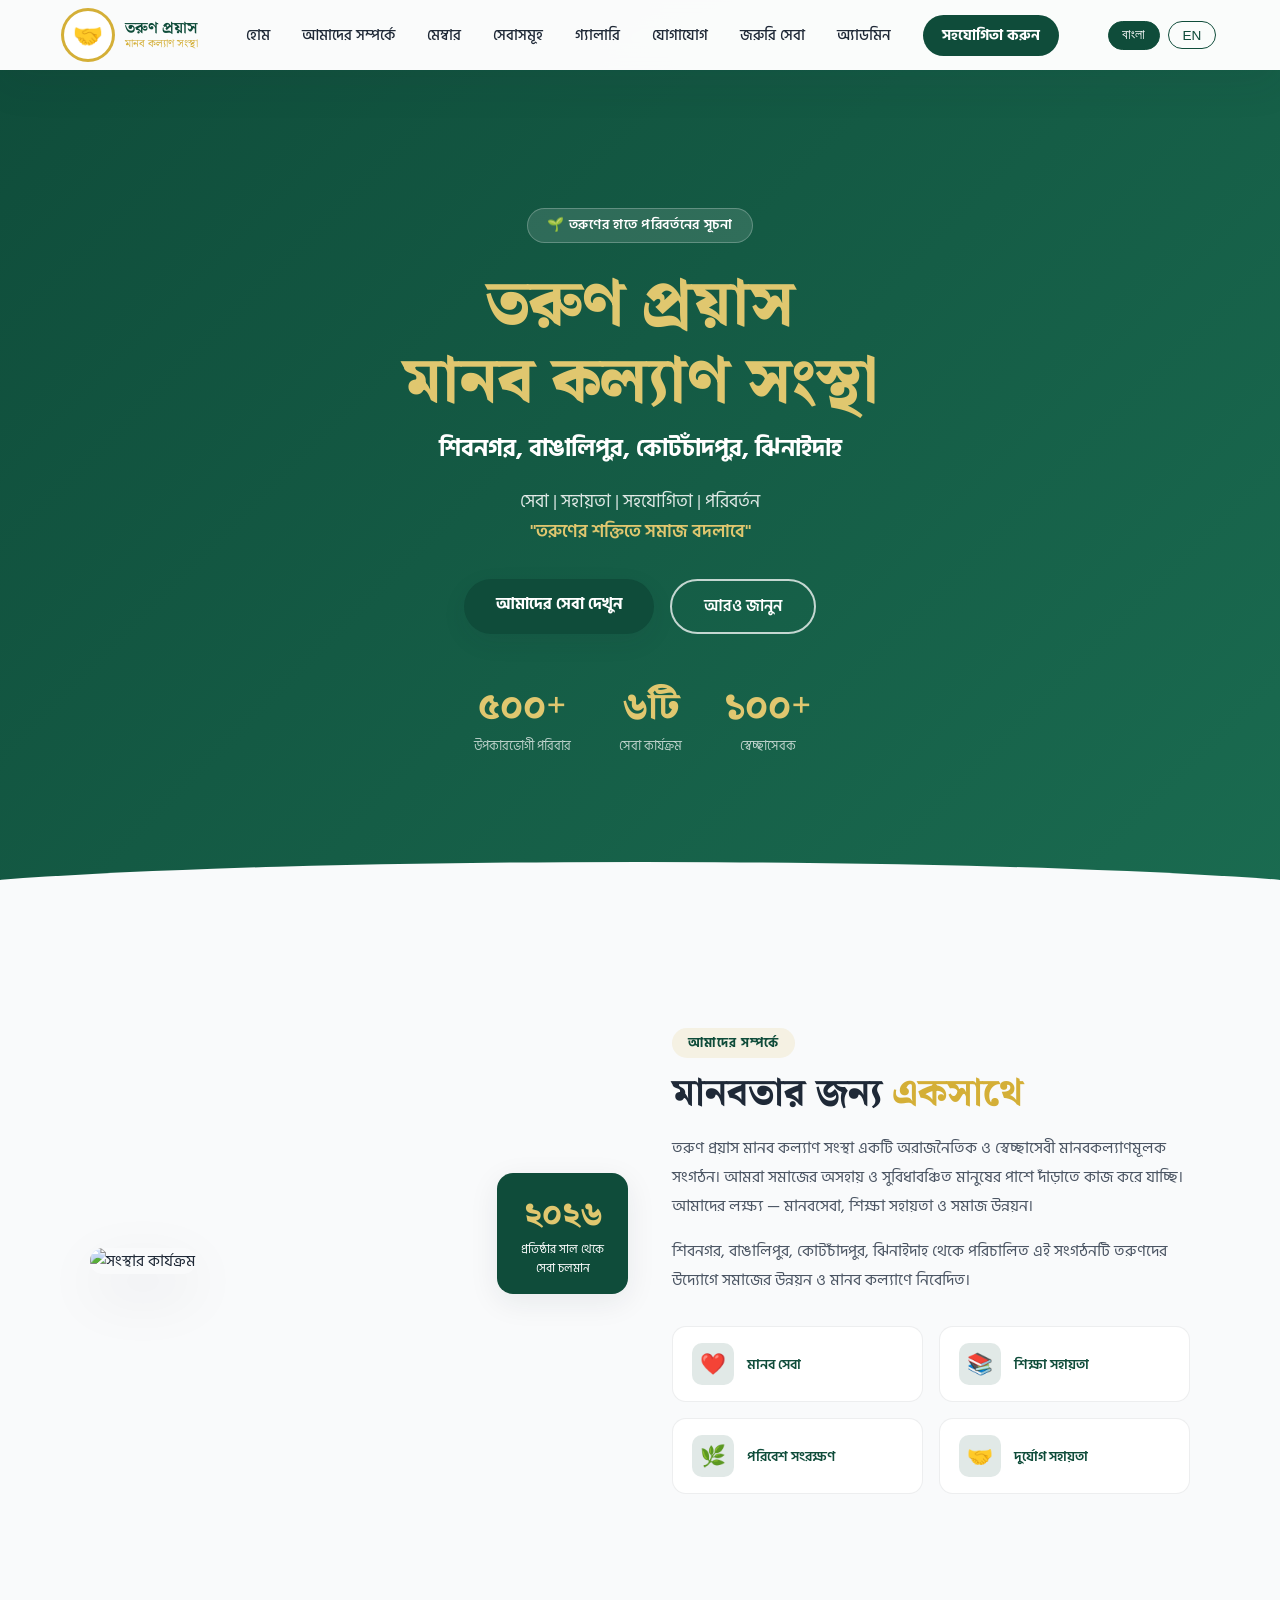
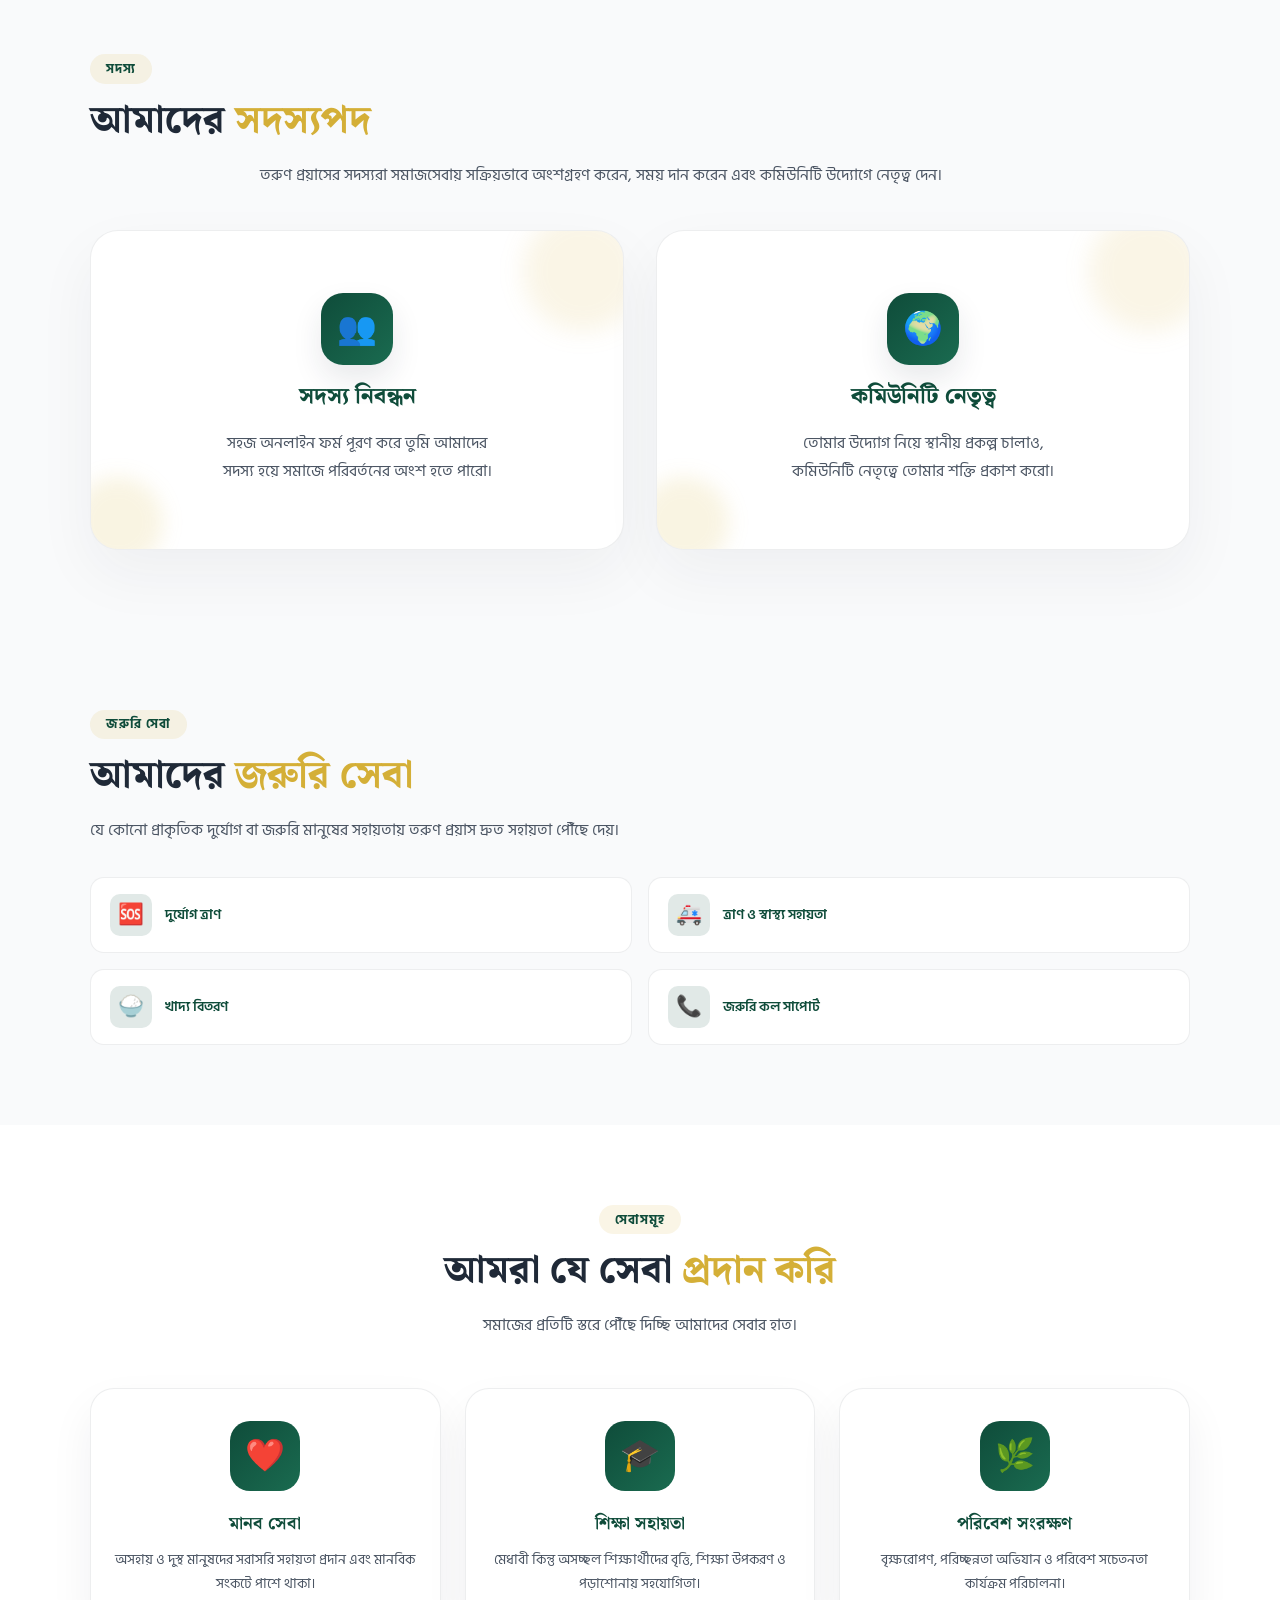
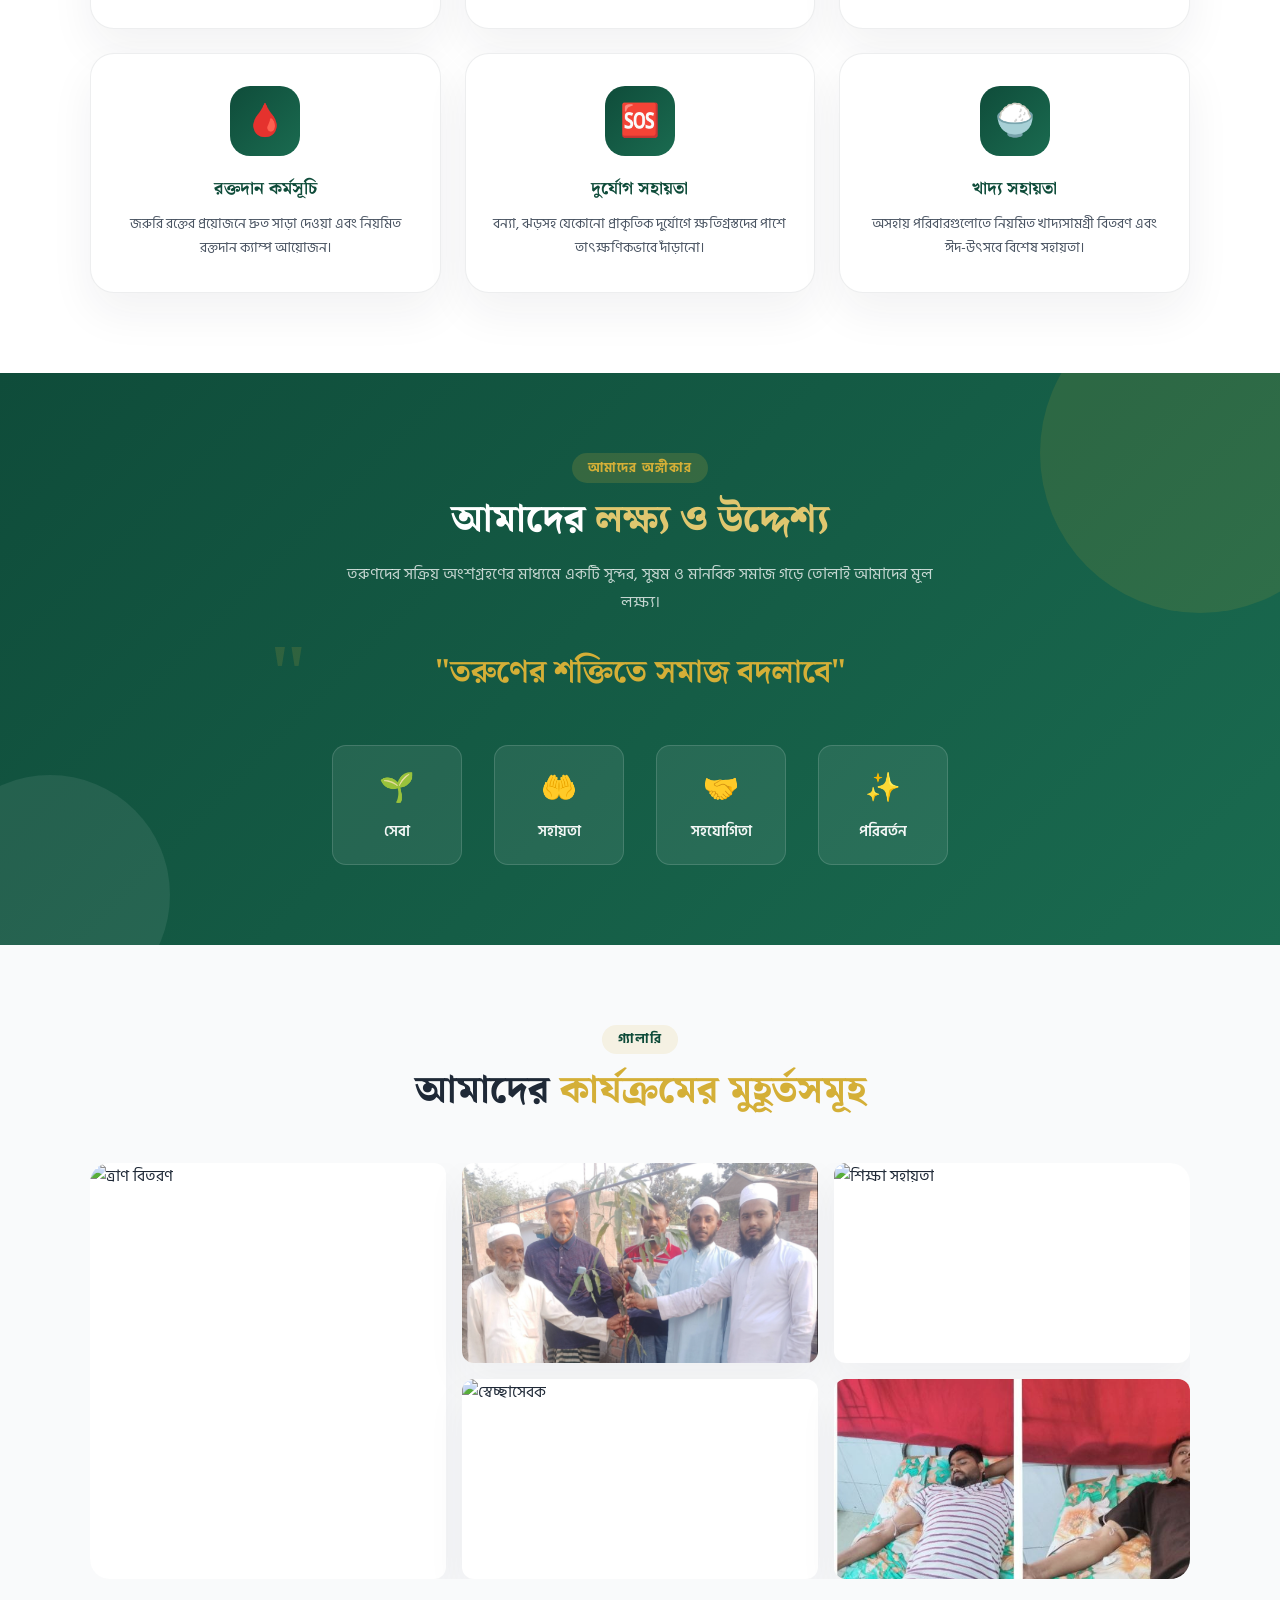
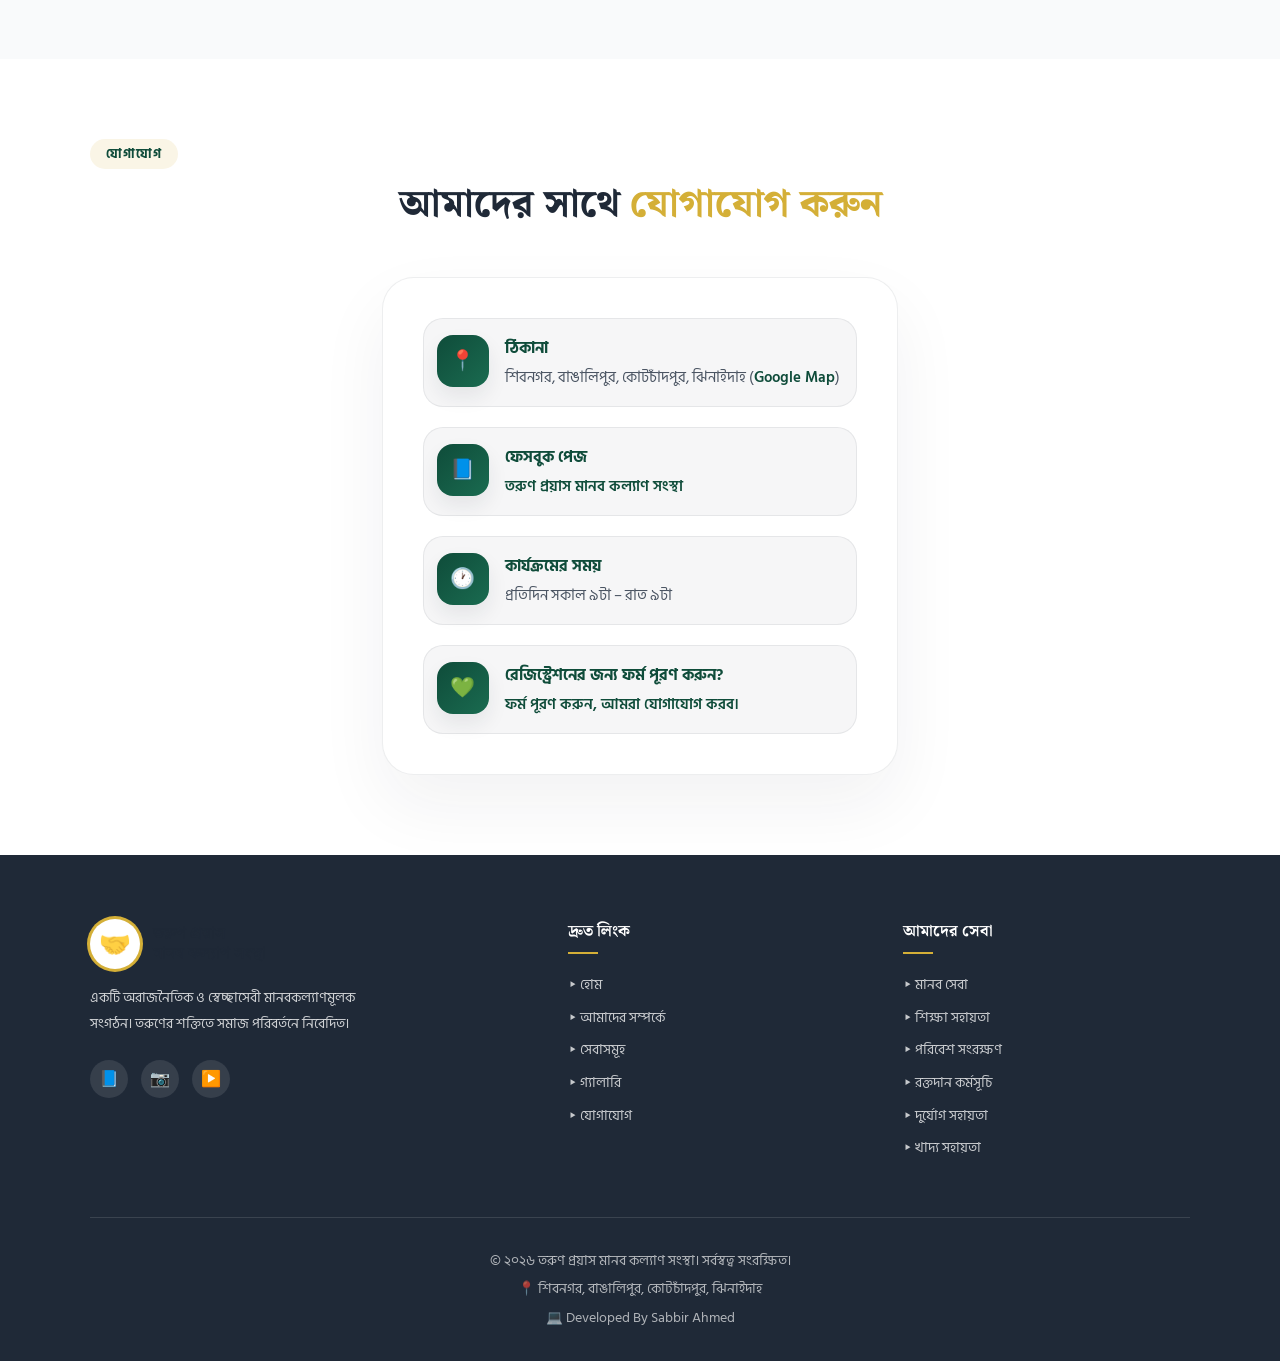
==== index.html @ 4848bf57 "Member Section Added" ====
<!DOCTYPE html>
<html lang="bn">
<head>
  <meta charset="UTF-8" />
  <meta name="viewport" content="width=device-width, initial-scale=1.0"/>
  <title>তরুণ প্রয়াস মানব কল্যাণ সংস্থা</title>
  <link href="https://fonts.googleapis.com/css2?family=Hind+Siliguri:wght@300;400;500;600;700&family=Noto+Serif+Bengali:wght@400;600;700;900&display=swap" rel="stylesheet"/>
  <style>
    :root {
      --green-dark: #0F4C3A;
      --green-mid: #1A6B50;
      --green-light: #4F845E;
      --gold: #D4AF37;
      --gold-light: #E0C76F;
      --white: #ffffff;
      --off-white: #F9FAFB;
      --text-dark: #1F2937;
      --text-mid: #4B5563;
      --shadow: rgba(31,41,55,0.08);
    }

    * { margin: 0; padding: 0; box-sizing: border-box; }

    html { scroll-behavior: smooth; }

    body {
      font-family: 'Hind Siliguri', sans-serif;
      background: var(--off-white);
      color: var(--text-dark);
      overflow-x: hidden;
    }

    /* ===== NAVBAR ===== */
    nav {
      position: fixed;
      top: 0; left: 0; right: 0;
      z-index: 1000;
      background: var(--white);
      backdrop-filter: blur(12px);
      display: flex;
      align-items: center;
      justify-content: space-between;
      padding: 0.7rem 4rem;
      box-shadow: 0 15px 40px rgba(31,41,55,0.08);
    }

    .nav-logo {
      display: flex;
      align-items: center;
      gap: 0.8rem;
      text-decoration: none;
    }

    .nav-logo-icon {
      width: 48px; height: 48px;
      background: var(--white);
      border-radius: 50%;
      display: flex;
      align-items: center;
      justify-content: center;
      font-size: 1.5rem;
      color: var(--green-dark);
      box-shadow: 0 0 0 3px var(--gold);
    }

    .nav-logo-text {
      color: var(--green-dark);
      font-family: 'Noto Serif Bengali', serif;
      font-size: 1rem;
      font-weight: 700;
      line-height: 1.2;
    }

    .nav-logo-text span {
      display: block;
      font-size: 0.7rem;
      font-weight: 400;
      color: var(--gold);
    }

    .nav-links {
      display: flex;
      gap: 2rem;
      list-style: none;
    }

    .nav-links a {
      color: var(--text-dark);
      text-decoration: none;
      font-size: 0.95rem;
      font-weight: 500;
      transition: color 0.2s;
      position: relative;
    }

    .nav-links a::after {
      content: '';
      position: absolute;
      bottom: -4px; left: 0;
      width: 0; height: 2px;
      background: var(--gold);
      transition: width 0.3s;
    }

    .nav-links a:hover { color: var(--gold); }
    .nav-links a:hover::after { width: 100%; }

    .nav-donate-btn {
      background: var(--green-dark);
      color: var(--white) !important;
      padding: 0.5rem 1.2rem;
      border-radius: 50px;
      font-weight: 700 !important;
      transition: background 0.2s, transform 0.2s !important;
    }

    .nav-donate-btn:hover {
      background: var(--gold) !important;
      color: var(--green-dark) !important;
      transform: translateY(-2px);
    }

    .nav-donate-btn::after { display: none; }

    .lang-toggle {
      display: flex;
      gap: 0.5rem;
      align-items: center;
    }

    .lang-btn {
      border: 1px solid var(--green-dark);
      background: transparent;
      color: var(--green-dark);
      padding: 0.35rem 0.85rem;
      border-radius: 999px;
      cursor: pointer;
      font-size: 0.85rem;
      transition: background 0.2s, color 0.2s, transform 0.2s;
    }

    .lang-btn:hover {
      background: rgba(15,76,58,0.08);
      transform: translateY(-1px);
    }

    .lang-btn.active {
      background: var(--green-dark);
      color: var(--white);
      border-color: var(--green-dark);
    }

    /* Hamburger */
    .hamburger {
      display: none;
      flex-direction: column;
      gap: 5px;
      cursor: pointer;
      padding: 4px;
    }

    .hamburger span {
      display: block;
      width: 26px; height: 3px;
      background: var(--green-dark);
      border-radius: 2px;
      transition: 0.3s;
    }

    /* ===== HERO ===== */
    .hero {
      min-height: 100vh;
      background: linear-gradient(135deg, var(--green-dark) 0%, var(--green-mid) 100%);
      display: flex;
      align-items: center;
      justify-content: center;
      text-align: center;
      padding: 8rem 2rem 4rem;
      position: relative;
      overflow: hidden;
      color: var(--white);
    }

    .hero::before {
      content: '';
      position: absolute;
      bottom: -2px; left: 0; right: 0;
      height: 40px;
      background: var(--off-white);
      clip-path: ellipse(60% 100% at 50% 100%);
    }

    .hero-badge {
      display: inline-block;
      background: rgba(255,255,255,0.12);
      border: 1px solid rgba(255,255,255,0.24);
      color: var(--white);
      padding: 0.35rem 1.2rem;
      border-radius: 50px;
      font-size: 0.85rem;
      font-weight: 600;
      letter-spacing: 0.05em;
      margin-bottom: 1.5rem;
      animation: fadeDown 0.8s ease both;
    }

    .hero h1 {
      font-family: 'Noto Serif Bengali', serif;
      font-size: clamp(2.2rem, 5vw, 4rem);
      font-weight: 900;
      color: var(--white);
      line-height: 1.2;
      margin-bottom: 0.5rem;
      animation: fadeDown 0.9s 0.1s ease both;
    }

    .hero h1 span {
      color: var(--gold-light);
      display: block;
    }

    .hero-tagline {
      font-size: 1.1rem;
      color: rgba(255,255,255,0.85);
      margin: 1.2rem auto 2rem;
      max-width: 600px;
      line-height: 1.7;
      animation: fadeDown 1s 0.2s ease both;
    }

    .hero-tagline em {
      color: var(--gold-light);
      font-style: normal;
      font-weight: 600;
    }

    .hero-cta {
      display: flex;
      gap: 1rem;
      justify-content: center;
      flex-wrap: wrap;
      animation: fadeDown 1s 0.3s ease both;
    }

    .btn-primary {
      background: var(--green-dark);
      color: var(--white);
      padding: 0.8rem 2rem;
      border-radius: 50px;
      font-weight: 700;
      font-size: 1rem;
      text-decoration: none;
      font-family: 'Hind Siliguri', sans-serif;
      transition: transform 0.2s, box-shadow 0.2s, background 0.2s;
      box-shadow: 0 8px 24px rgba(31,41,55,0.08);
    }

    .btn-primary:hover {
      background: var(--gold);
      color: var(--green-dark);
      transform: translateY(-3px);
      box-shadow: 0 12px 32px rgba(31,41,55,0.12);
    }

    .btn-outline {
      background: transparent;
      color: var(--white);
      padding: 0.8rem 2rem;
      border-radius: 50px;
      border: 2px solid rgba(255,255,255,0.75);
      font-weight: 600;
      font-size: 1rem;
      text-decoration: none;
      font-family: 'Hind Siliguri', sans-serif;
      transition: background 0.2s, border-color 0.2s;
    }

    .btn-outline:hover {
      background: rgba(255,255,255,0.16);
      border-color: rgba(255,255,255,0.95);
    }

    .hero-stats {
      display: flex;
      gap: 3rem;
      justify-content: center;
      margin-top: 3rem;
      animation: fadeUp 1s 0.5s ease both;
    }

    .stat {
      color: var(--white);
      text-align: center;
    }

    .stat-num {
      font-family: 'Noto Serif Bengali', serif;
      font-size: 2rem;
      font-weight: 900;
      color: var(--gold-light);
    }

    .stat-label {
      font-size: 0.8rem;
      color: rgba(255,255,255,0.7);
      margin-top: 0.2rem;
    }

    /* ===== SECTION SHARED ===== */
    section { padding: 5rem 2rem; }

    .container { max-width: 1100px; margin: 0 auto; }

    .section-label {
      display: inline-block;
      background: rgba(212,175,55,0.12);
      color: var(--green-dark);
      padding: 0.3rem 1rem;
      border-radius: 50px;
      font-size: 0.8rem;
      font-weight: 700;
      letter-spacing: 0.08em;
      margin-bottom: 0.8rem;
      text-transform: uppercase;
    }

    .section-title {
      font-family: 'Noto Serif Bengali', serif;
      font-size: clamp(1.6rem, 3vw, 2.4rem);
      font-weight: 800;
      color: var(--text-dark);
      line-height: 1.25;
      margin-bottom: 1rem;
    }

    .section-title span { color: var(--gold); }

    .section-desc {
      color: var(--text-mid);
      font-size: 1rem;
      line-height: 1.8;
      max-width: 600px;
    }

    /* ===== ABOUT ===== */
    .about { background: var(--off-white); }

    .about-grid {
      display: grid;
      grid-template-columns: 1fr 1fr;
      gap: 4rem;
      align-items: center;
      margin-top: 3rem;
    }

    .about-img-wrap {
      position: relative;
    }

    .about-img-main {
      width: 100%;
      border-radius: 20px;
      object-fit: cover;
      height: 420px;
      box-shadow: 0 20px 60px var(--shadow);
    }

    .about-img-badge {
      position: absolute;
      bottom: -20px; right: -20px;
      background: var(--green-dark);
      color: var(--white);
      border-radius: 16px;
      padding: 1rem 1.5rem;
      text-align: center;
      box-shadow: 0 8px 30px var(--shadow);
    }

    .about-img-badge .num {
      font-family: 'Noto Serif Bengali', serif;
      font-size: 2rem;
      font-weight: 900;
      color: var(--gold-light);
    }

    .about-img-badge .lbl { font-size: 0.75rem; }

    .about-features {
      display: grid;
      grid-template-columns: 1fr 1fr;
      gap: 1rem;
      margin-top: 2rem;
    }

    .about-feature {
      background: var(--white);
      border: 1px solid rgba(31,41,55,0.08);
      border-radius: 14px;
      padding: 1rem 1.2rem;
      display: flex;
      align-items: center;
      gap: 0.8rem;
      transition: box-shadow 0.2s, transform 0.2s;
    }

    .members {
      background: var(--off-white);
    }

    .members .section-desc {
      margin: 0 auto 2.5rem;
      max-width: 760px;
    }

    .members-grid {
      display: grid;
      grid-template-columns: repeat(2, minmax(240px, 1fr));
      gap: 2rem;
      justify-content: center;
      align-items: stretch;
      margin-top: 1rem;
    }

    .member-card {
      position: relative;
      min-height: 320px;
      background: var(--white);
      border: 1px solid rgba(31,41,55,0.08);
      border-radius: 28px;
      padding: 2rem;
      display: flex;
      flex-direction: column;
      align-items: center;
      justify-content: center;
      text-align: center;
      gap: 1.2rem;
      box-shadow: 0 24px 60px rgba(31,41,55,0.05);
      transition: transform 0.3s ease, box-shadow 0.3s ease;
      overflow: hidden;
    }

    .member-card::before {
      content: '';
      position: absolute;
      top: -20px;
      right: -20px;
      width: 120px;
      height: 120px;
      border-radius: 50%;
      background: rgba(212,175,55,0.12);
      filter: blur(12px);
    }

    .member-card::after {
      content: '';
      position: absolute;
      bottom: -18px;
      left: -18px;
      width: 90px;
      height: 90px;
      border-radius: 50%;
      background: rgba(212,175,55,0.14);
      filter: blur(10px);
    }

    .member-card:hover {
      transform: translateY(-8px);
      box-shadow: 0 30px 80px rgba(31,41,55,0.08);
    }

    .member-card-icon {
      width: 72px;
      height: 72px;
      display: grid;
      place-items: center;
      border-radius: 22px;
      background: linear-gradient(135deg, var(--green-dark), var(--green-mid));
      color: #fff;
      font-size: 2rem;
      box-shadow: 0 14px 30px rgba(31,41,55,0.1);
      z-index: 1;
    }

    .member-card-title {
      font-family: 'Noto Serif Bengali', serif;
      font-size: 1.4rem;
      font-weight: 800;
      color: var(--green-dark);
      line-height: 1.2;
      z-index: 1;
    }

    .member-card-text {
      color: var(--text-mid);
      font-size: 0.98rem;
      line-height: 1.8;
      max-width: 18rem;
      z-index: 1;
    }

    .member-card-link {
      display: block;
      text-decoration: none;
      color: inherit;
    }

    .member-card-link:hover .member-card {
      transform: translateY(-10px);
    }

    .about-feature:hover {
      box-shadow: 0 6px 24px var(--shadow);
      transform: translateY(-3px);
    }

    .about-feature-icon {
      width: 42px; height: 42px;
      background: rgba(15,76,58,0.12);
      border-radius: 10px;
      display: flex;
      align-items: center;
      justify-content: center;
      font-size: 1.3rem;
      flex-shrink: 0;
    }

    .about-feature-text {
      font-size: 0.9rem;
      font-weight: 600;
      color: var(--green-dark);
    }

    /* ===== SERVICES ===== */
    .services { background: var(--white); }

    .services-header { text-align: center; margin-bottom: 3rem; }
    .services-header .section-desc { margin: 0 auto; }

    .services-grid {
      display: grid;
      grid-template-columns: repeat(3, 1fr);
      gap: 1.5rem;
    }

    .service-card {
      background: var(--white);
      border: 1px solid rgba(31,41,55,0.08);
      border-radius: 24px;
      padding: 2rem 1.5rem;
      text-align: center;
      transition: transform 0.3s, box-shadow 0.3s, border-color 0.3s;
      position: relative;
      overflow: hidden;
      cursor: default;
      box-shadow: 0 20px 45px rgba(31,41,55,0.06);
    }

    .service-card::before {
      content: '';
      position: absolute;
      top: 0; left: 0; right: 0;
      height: 4px;
      background: var(--gold);
      transform: scaleX(0);
      transition: transform 0.3s;
    }

    .service-card:hover {
      transform: translateY(-8px);
      box-shadow: 0 24px 60px rgba(31,41,55,0.1);
      border-color: var(--gold);
    }

    .service-card:hover::before { transform: scaleX(1); }

    .service-icon {
      width: 70px; height: 70px;
      background: linear-gradient(135deg, var(--green-dark), var(--green-mid));
      border-radius: 20px;
      display: flex;
      align-items: center;
      justify-content: center;
      font-size: 2rem;
      margin: 0 auto 1.2rem;
      transition: transform 0.3s;
    }

    .service-card:hover .service-icon { transform: scale(1.1) rotate(-5deg); }

    .service-title {
      font-family: 'Noto Serif Bengali', serif;
      font-size: 1.1rem;
      font-weight: 700;
      color: var(--green-dark);
      margin-bottom: 0.6rem;
    }

    .service-desc {
      font-size: 0.88rem;
      color: var(--text-mid);
      line-height: 1.7;
    }

    /* ===== MISSION ===== */
    .mission {
      background: linear-gradient(135deg, var(--green-dark) 0%, var(--green-mid) 100%);
      color: var(--white);
      text-align: center;
      position: relative;
      overflow: hidden;
    }

    .mission::before {
      content: '';
      position: absolute;
      top: -80px; right: -80px;
      width: 320px; height: 320px;
      background: rgba(212,175,55,0.12);
      border-radius: 50%;
    }

    .mission::after {
      content: '';
      position: absolute;
      bottom: -70px; left: -70px;
      width: 240px; height: 240px;
      background: rgba(255,255,255,0.08);
      border-radius: 50%;
    }

    .mission .section-title { color: var(--white); }
    .mission .section-desc { color: rgba(255,255,255,0.85); margin: 0 auto; }

    .mission-quote {
      font-family: 'Noto Serif Bengali', serif;
      font-size: clamp(1.4rem, 3vw, 2rem);
      font-weight: 700;
      color: var(--gold);
      margin: 2rem auto;
      max-width: 700px;
      line-height: 1.5;
      position: relative;
      z-index: 1;
    }

    .mission-quote::before {
      content: '"';
      font-size: 5rem;
      color: rgba(212,175,55,0.15);
      position: absolute;
      top: -1rem; left: -1.5rem;
      line-height: 1;
      font-family: serif;
    }

    .mission-values {
      display: flex;
      justify-content: center;
      gap: 2rem;
      flex-wrap: wrap;
      margin-top: 3rem;
      position: relative;
      z-index: 1;
    }

    .mission-value {
      background: rgba(255,255,255,0.08);
      border: 1px solid rgba(255,255,255,0.14);
      border-radius: 14px;
      padding: 1.2rem 1.8rem;
      text-align: center;
      min-width: 130px;
      transition: background 0.2s, transform 0.2s;
    }

    .mission-value:hover {
      background: rgba(255,255,255,0.14);
      transform: translateY(-4px);
    }

    .mission-value .icon { font-size: 1.8rem; margin-bottom: 0.5rem; }
    .mission-value .label {
      font-weight: 600;
      font-size: 0.95rem;
      color: rgba(255,255,255,0.95);
    }

    /* ===== GALLERY ===== */
    .gallery { background: var(--off-white); }
    .gallery-header { text-align: center; margin-bottom: 3rem; }

    .gallery-grid {
      display: grid;
      grid-template-columns: repeat(3, 1fr);
      grid-template-rows: 200px 200px;
      gap: 1rem;
      border-radius: 20px;
      overflow: hidden;
    }

    .gallery-item {
      background: var(--white);
      border-radius: 12px;
      overflow: hidden;
      position: relative;
      box-shadow: 0 18px 40px rgba(31,41,55,0.05);
    }

    .gallery-item:first-child {
      grid-row: 1 / 3;
    }

    .gallery-item img {
      width: 100%; height: 100%;
      object-fit: cover;
      transition: transform 0.4s;
    }

    .gallery-item:hover img { transform: scale(1.08); }

    .gallery-overlay {
      position: absolute;
      inset: 0;
      background: linear-gradient(to top, rgba(15,76,58,0.75), transparent);
      opacity: 0;
      transition: opacity 0.3s;
      display: flex;
      align-items: flex-end;
      padding: 1rem;
      color: var(--white);
      font-weight: 600;
      font-size: 0.9rem;
    }

    .gallery-item:hover .gallery-overlay { opacity: 1; }

    /* ===== CONTACT ===== */
    .contact { background: var(--white); }

    .contact .section-label,
    .contact .section-title {
      text-align: center;
    }

    .contact-grid {
      display: grid;
      justify-content: center;
      margin-top: 3rem;
      padding: 0 0.5rem;
    }

    .contact-card {
      width: 100%;
      max-width: 760px;
      background: var(--white);
      border: 1px solid rgba(31,41,55,0.08);
      border-radius: 32px;
      box-shadow: 0 30px 70px rgba(31,41,55,0.06);
      padding: 2.5rem;
    }

    .contact-info {
      display: grid;
      gap: 1.25rem;
    }

    .contact-item {
      display: flex;
      gap: 1rem;
      align-items: flex-start;
      margin: 0;
      padding: 1rem 1rem 1rem 0.8rem;
      background: rgba(31,41,55,0.04);
      border-radius: 20px;
      border: 1px solid rgba(31,41,55,0.08);
    }

    .contact-icon {
      width: 52px; height: 52px;
      background: linear-gradient(135deg, var(--green-dark), var(--green-mid));
      border-radius: 16px;
      display: flex;
      align-items: center;
      justify-content: center;
      font-size: 1.25rem;
      color: var(--white);
      flex-shrink: 0;
      box-shadow: 0 10px 20px rgba(31,41,55,0.08);
    }

    .contact-detail strong {
      display: block;
      font-weight: 700;
      color: var(--green-dark);
      margin-bottom: 0.2rem;
    }

    .contact-detail p {
      color: var(--text-mid);
      font-size: 0.95rem;
      line-height: 1.7;
      margin: 0;
    }

    .contact-detail p a {
      color: var(--green-dark);
      text-decoration: none;
      font-weight: 600;
    }

    .contact-detail p a:hover {
      color: var(--green-mid);
      text-decoration: underline;
    }

    .contact-form {
      background: var(--white);
      border-radius: 20px;
      padding: 2.5rem;
      border: 1px solid rgba(31,41,55,0.08);
      box-shadow: 0 24px 50px rgba(31,41,55,0.06);
    }

    .form-title {
      font-family: 'Noto Serif Bengali', serif;
      font-size: 1.3rem;
      font-weight: 700;
      color: var(--text-dark);
      margin-bottom: 1.5rem;
    }

    .form-group { margin-bottom: 1.2rem; }

    .form-group label {
      display: block;
      font-size: 0.88rem;
      font-weight: 600;
      color: var(--text-mid);
      margin-bottom: 0.4rem;
    }

    .form-group input,
    .form-group textarea,
    .form-group select {
      width: 100%;
      padding: 0.75rem 1rem;
      border: 1.5px solid rgba(31,41,55,0.12);
      border-radius: 10px;
      font-family: 'Hind Siliguri', sans-serif;
      font-size: 0.95rem;
      color: var(--text-dark);
      background: var(--white);
      transition: border-color 0.2s, box-shadow 0.2s;
      outline: none;
    }

    .form-group input:focus,
    .form-group textarea:focus,
    .form-group select:focus {
      border-color: var(--green-mid);
      box-shadow: 0 0 0 3px rgba(26,107,80,0.12);
    }

    .form-group textarea { resize: vertical; min-height: 100px; }

    .btn-submit {
      width: 100%;
      background: var(--green-dark);
      color: var(--white);
      border: none;
      padding: 0.9rem;
      border-radius: 50px;
      font-family: 'Hind Siliguri', sans-serif;
      font-size: 1rem;
      font-weight: 700;
      cursor: pointer;
      transition: background 0.2s, opacity 0.2s, transform 0.2s;
    }

    .btn-submit:hover {
      background: var(--gold);
      color: var(--green-dark);
      opacity: 0.95;
      transform: translateY(-2px);
    }

    /* ===== FOOTER ===== */
    footer {
      background: var(--text-dark);
      color: rgba(255,255,255,0.87);
      padding: 4rem 2rem 2rem;
    }

    .footer-grid {
      display: grid;
      grid-template-columns: 1.5fr 1fr 1fr;
      gap: 3rem;
      max-width: 1100px;
      margin: 0 auto 3rem;
    }

    .footer-brand {}

    .footer-logo {
      display: flex;
      align-items: center;
      gap: 0.8rem;
      margin-bottom: 1rem;
    }

    .footer-logo-icon {
      width: 50px; height: 50px;
      background: var(--white);
      border-radius: 50%;
      display: flex;
      align-items: center;
      justify-content: center;
      font-size: 1.6rem;
      box-shadow: 0 0 0 3px var(--gold);
    }

    .footer-logo-text {
      font-family: 'Noto Serif Bengali', serif;
      font-size: 1rem;
      font-weight: 700;
      color: var(--text-dark);
      line-height: 1.3;
    }

    .footer-brand p {
      font-size: 0.88rem;
      line-height: 1.8;
      max-width: 280px;
      color: rgba(255,255,255,0.78);
    }

    .footer-social {
      display: flex;
      gap: 0.8rem;
      margin-top: 1.5rem;
    }

    .social-btn {
      width: 38px; height: 38px;
      background: rgba(255,255,255,0.1);
      border-radius: 50%;
      display: flex;
      align-items: center;
      justify-content: center;
      font-size: 1rem;
      text-decoration: none;
      color: var(--white);
      transition: background 0.2s, transform 0.2s;
    }

    .social-btn:hover {
      background: var(--gold);
      color: var(--text-dark);
      transform: translateY(-3px);
    }

    .footer-col h4 {
      font-family: 'Noto Serif Bengali', serif;
      font-size: 1rem;
      font-weight: 700;
      color: var(--white);
      margin-bottom: 1.2rem;
      position: relative;
      padding-bottom: 0.6rem;
    }

    .footer-col h4::after {
      content: '';
      position: absolute;
      bottom: 0; left: 0;
      width: 30px; height: 2px;
      background: var(--gold);
    }

    .footer-col ul { list-style: none; }

    .footer-col ul li {
      margin-bottom: 0.6rem;
    }

    .footer-col ul li a {
      color: rgba(255,255,255,0.75);
      text-decoration: none;
      font-size: 0.9rem;
      transition: color 0.2s, padding-left 0.2s;
      display: flex;
      align-items: center;
      gap: 0.4rem;
    }

    .footer-col ul li a:hover { color: var(--gold); padding-left: 4px; }

    .footer-bottom {
      max-width: 1100px;
      margin: 0 auto;
      padding-top: 2rem;
      border-top: 1px solid rgba(255,255,255,0.12);
      text-align: center;
      font-size: 0.85rem;
      color: rgba(255,255,255,0.65);
    }

    /* ===== SCROLL TO TOP ===== */
    .scroll-top {
      position: fixed;
      bottom: 2rem; right: 2rem;
      width: 46px; height: 46px;
      background: var(--green-dark);
      color: var(--white);
      border: 2px solid var(--gold);
      border-radius: 50%;
      display: flex;
      align-items: center;
      justify-content: center;
      cursor: pointer;
      font-size: 1.2rem;
      opacity: 0;
      transform: translateY(20px);
      transition: opacity 0.3s, transform 0.3s;
      z-index: 999;
      text-decoration: none;
    }

    .scroll-top.visible { opacity: 1; transform: translateY(0); }
    .scroll-top:hover { background: var(--green-mid); }

    /* ===== ANIMATIONS ===== */
    @keyframes fadeDown {
      from { opacity: 0; transform: translateY(-20px); }
      to { opacity: 1; transform: translateY(0); }
    }

    @keyframes fadeUp {
      from { opacity: 0; transform: translateY(20px); }
      to { opacity: 1; transform: translateY(0); }
    }

    .reveal {
      opacity: 0;
      transform: translateY(30px);
      transition: opacity 0.7s ease, transform 0.7s ease;
    }

    .reveal.visible {
      opacity: 1;
      transform: translateY(0);
    }

    /* ===== RESPONSIVE ===== */
    @media (max-width: 900px) {
      nav { padding: 0.7rem 1.5rem; }
      .nav-links { display: none; flex-direction: column; position: absolute; top: 100%; left: 0; right: 0; background: var(--green-dark); padding: 1.5rem; gap: 1rem; }
      .nav-links.open { display: flex; }
      .hamburger { display: flex; }
      .about-grid, .contact-grid, .members-grid { grid-template-columns: 1fr; gap: 2rem; }
      .services-grid { grid-template-columns: repeat(2, 1fr); }
      .gallery-grid { grid-template-columns: 1fr 1fr; grid-template-rows: auto; }
      .gallery-item:first-child { grid-row: auto; }
      .footer-grid { grid-template-columns: 1fr; gap: 2rem; }
      .hero-stats { gap: 1.5rem; }
    }

    @media (max-width: 600px) {
      .services-grid { grid-template-columns: 1fr; }
      .gallery-grid { grid-template-columns: 1fr; grid-template-rows: auto; }
      .about-features { grid-template-columns: 1fr; }
      .mission-values { gap: 1rem; }
      .hero-stats { flex-wrap: wrap; gap: 1rem; }
    }
  </style>
</head>
<body>

<!-- NAVBAR -->
<nav id="navbar">
  <a href="#home" class="nav-logo">
    <div class="nav-logo-icon">🤝</div>
    <div class="nav-logo-text">
      <div data-i18n="org_name">তরুণ প্রয়াস</div>
      <span data-i18n="org_tagline">মানব কল্যাণ সংস্থা</span>
    </div>
  </a>
  <ul class="nav-links" id="navLinks">
    <li><a href="#home" data-i18n="nav_home">হোম</a></li>
    <li><a href="#about" data-i18n="nav_about">আমাদের সম্পর্কে</a></li>
    <li><a href="#members" data-i18n="nav_members">মেম্বার</a></li>
    <li><a href="#services" data-i18n="nav_services">সেবাসমূহ</a></li>
    <li><a href="#gallery" data-i18n="nav_gallery">গ্যালারি</a></li>
    <li><a href="#contact" data-i18n="nav_contact">যোগাযোগ</a></li>
    <li><a href="#emergency" data-i18n="nav_emergency">জরুরি সেবা</a></li>
    <li><a href="admin.html" data-i18n="nav_admin">অ্যাডমিন</a></li>
    <li><a href="#contact" class="nav-donate-btn" data-i18n="nav_donate">সহযোগিতা করুন</a></li>
  </ul>
  <div class="lang-toggle">
    <button type="button" class="lang-btn active" data-lang="bn">বাংলা</button>
    <button type="button" class="lang-btn" data-lang="en">EN</button>
  </div>
  <div class="hamburger" id="hamburger" onclick="toggleMenu()">
    <span></span><span></span><span></span>
  </div>
</nav>

<!-- HERO -->
<section class="hero" id="home">
  <div style="position:relative;z-index:1;">
    <div class="hero-badge" data-i18n="hero_badge">🌱 তরুণের হাতে পরিবর্তনের সূচনা</div>
    <h1>
      <span data-i18n="hero_title">তরুণ প্রয়াস</span>
      <span data-i18n="hero_subtitle">মানব কল্যাণ সংস্থা</span>
    </h1>
    <h2 class="hero-location" data-i18n="hero_location">
      শিবনগর, বাঙালিপুর, কোটচাঁদপুর, ঝিনাইদাহ
    </h2>
    <p class="hero-tagline" data-i18n="hero_tagline">
      সেবা | সহায়তা | সহযোগিতা | পরিবর্তন<br/>
      <em>"তরুণের শক্তিতে সমাজ বদলাবে"</em>
    </p>
    <div class="hero-cta">
      <a href="#services" class="btn-primary" data-i18n="hero_cta_services">আমাদের সেবা দেখুন</a>
      <a href="#about" class="btn-outline" data-i18n="hero_cta_about">আরও জানুন</a>
    </div>
    <div class="hero-stats">
      <div class="stat">
        <div class="stat-num">৫০০+</div>
        <div class="stat-label" data-i18n="stat_families">উপকারভোগী পরিবার</div>
      </div>
      <div class="stat">
        <div class="stat-num">৬টি</div>
        <div class="stat-label" data-i18n="stat_services">সেবা কার্যক্রম</div>
      </div>
      <div class="stat">
        <div class="stat-num">১০০+</div>
        <div class="stat-label" data-i18n="stat_volunteers">স্বেচ্ছাসেবক</div>
      </div>
    </div>
  </div>
</section>

<!-- ABOUT -->
<section class="about" id="about">
  <div class="container">
    <div class="about-grid">
      <div class="about-img-wrap reveal">
        <img
          class="about-img-main"
          src="https://images.unsplash.com/photo-1593113598332-cd288d649433?w=700&q=80"
          alt="সংস্থার কার্যক্রম"
        />
        <div class="about-img-badge">
          <div class="num">২০২৬</div>
          <div class="lbl">প্রতিষ্ঠার সাল থেকে<br/>সেবা চলমান</div>
        </div>
      </div>
      <div class="reveal" style="transition-delay:0.15s">
        <div class="section-label" data-i18n="about_label">আমাদের সম্পর্কে</div>
        <h2 class="section-title" data-i18n="about_title">মানবতার জন্য <span>একসাথে</span></h2>
        <p class="section-desc" data-i18n="about_desc_1">
          তরুণ প্রয়াস মানব কল্যাণ সংস্থা একটি অরাজনৈতিক ও স্বেচ্ছাসেবী মানবকল্যাণমূলক সংগঠন। আমরা সমাজের অসহায় ও সুবিধাবঞ্চিত মানুষের পাশে দাঁড়াতে কাজ করে যাচ্ছি। আমাদের লক্ষ্য — মানবসেবা, শিক্ষা সহায়তা ও সমাজ উন্নয়ন।
        </p>
        <p class="section-desc" style="margin-top:1rem;" data-i18n="about_desc_2">
          শিবনগর, বাঙালিপুর, কোটচাঁদপুর, ঝিনাইদাহ থেকে পরিচালিত এই সংগঠনটি তরুণদের উদ্যোগে সমাজের উন্নয়ন ও মানব কল্যাণে নিবেদিত।
        </p>
        <div class="about-features">
          <div class="about-feature">
            <div class="about-feature-icon">❤️</div>
            <div class="about-feature-text" data-i18n="about_feature_service">মানব সেবা</div>
          </div>
          <div class="about-feature">
            <div class="about-feature-icon">📚</div>
            <div class="about-feature-text" data-i18n="about_feature_education">শিক্ষা সহায়তা</div>
          </div>
          <div class="about-feature">
            <div class="about-feature-icon">🌿</div>
            <div class="about-feature-text" data-i18n="about_feature_environment">পরিবেশ সংরক্ষণ</div>
          </div>
          <div class="about-feature">
            <div class="about-feature-icon">🤝</div>
            <div class="about-feature-text" data-i18n="about_feature_disaster">দুর্যোগ সহায়তা</div>
          </div>
        </div>
      </div>
    </div>
  </div>
</section>

<!-- MEMBERS -->
<section class="members" id="members">
  <div class="container">
    <div class="section-label reveal" data-i18n="members_label">সদস্য</div>
    <h2 class="section-title reveal" data-i18n="members_title">আমাদের <span>সদস্যপদ</span></h2>
    <p class="section-desc reveal" data-i18n="members_desc">
      তরুণ প্রয়াসের সদস্যরা সমাজসেবায় সক্রিয়ভাবে অংশগ্রহণ করেন, সময় দান করেন এবং কমিউনিটি উদ্যোগে নেতৃত্ব দেন।
    </p>
    <div class="members-grid reveal" style="transition-delay:0.15s">
      <article class="member-card">
        <div class="member-card-icon">👥</div>
        <h3 class="member-card-title" data-i18n="members_card_registration_title">সদস্য নিবন্ধন</h3>
        <p class="member-card-text" data-i18n="members_card_registration_desc">সহজ অনলাইন ফর্ম পূরণ করে তুমি আমাদের সদস্য হয়ে সমাজে পরিবর্তনের অংশ হতে পারো।</p>
      </article>
      <a href="leadership.html" class="member-card-link">
        <article class="member-card">
          <div class="member-card-icon">🌍</div>
          <h3 class="member-card-title" data-i18n="members_card_leadership_title">কমিউনিটি নেতৃত্ব</h3>
          <p class="member-card-text" data-i18n="members_card_leadership_desc">তোমার উদ্যোগ নিয়ে স্থানীয় প্রকল্প চালাও, কমিউনিটি নেতৃত্বে তোমার শক্তি প্রকাশ করো।</p>
        </article>
      </a>
    </div>
  </div>
</section>

<!-- EMERGENCY -->
<section class="emergency" id="emergency">
  <div class="container">
    <div class="section-label reveal" data-i18n="emergency_label">জরুরি সেবা</div>
    <h2 class="section-title reveal" data-i18n="emergency_title">আমাদের <span>জরুরি সেবা</span></h2>
    <p class="section-desc reveal" data-i18n="emergency_desc">
      যে কোনো প্রাকৃতিক দুর্যোগ বা জরুরি মানুষের সহায়তায় তরুণ প্রয়াস দ্রুত সহায়তা পৌঁছে দেয়।
    </p>
    <div class="about-features reveal" style="transition-delay:0.15s">
      <div class="about-feature">
        <div class="about-feature-icon">🆘</div>
        <div class="about-feature-text" data-i18n="emergency_relief">দুর্যোগ ত্রাণ</div>
      </div>
      <div class="about-feature">
        <div class="about-feature-icon">🚑</div>
        <div class="about-feature-text" data-i18n="emergency_health">ত্রাণ ও স্বাস্থ্য সহায়তা</div>
      </div>
      <div class="about-feature">
        <div class="about-feature-icon">🍚</div>
        <div class="about-feature-text" data-i18n="emergency_food">খাদ্য বিতরণ</div>
      </div>
      <div class="about-feature">
        <div class="about-feature-icon">📞</div>
        <div class="about-feature-text" data-i18n="emergency_call">জরুরি কল সাপোর্ট</div>
      </div>
    </div>
  </div>
</section>

<!-- SERVICES -->
<section class="services" id="services">
  <div class="container">
    <div class="services-header reveal">
      <div class="section-label" data-i18n="services_label">সেবাসমূহ</div>
      <h2 class="section-title" data-i18n="services_title">আমরা যে সেবা <span>প্রদান করি</span></h2>
      <p class="section-desc" data-i18n="services_desc">সমাজের প্রতিটি স্তরে পৌঁছে দিচ্ছি আমাদের সেবার হাত।</p>
    </div>
    <div class="services-grid">
      <div class="service-card reveal">
        <div class="service-icon">❤️</div>
        <div class="service-title" data-i18n="service_human">মানব সেবা</div>
        <p class="service-desc" data-i18n="service_human_desc">অসহায় ও দুস্থ মানুষদের সরাসরি সহায়তা প্রদান এবং মানবিক সংকটে পাশে থাকা।</p>
      </div>
      <div class="service-card reveal" style="transition-delay:0.1s">
        <div class="service-icon">🎓</div>
        <div class="service-title" data-i18n="service_education">শিক্ষা সহায়তা</div>
        <p class="service-desc" data-i18n="service_education_desc">মেধাবী কিন্তু অসচ্ছল শিক্ষার্থীদের বৃত্তি, শিক্ষা উপকরণ ও পড়াশোনায় সহযোগিতা।</p>
      </div>
      <div class="service-card reveal" style="transition-delay:0.2s">
        <div class="service-icon">🌿</div>
        <div class="service-title" data-i18n="service_environment">পরিবেশ সংরক্ষণ</div>
        <p class="service-desc" data-i18n="service_environment_desc">বৃক্ষরোপণ, পরিচ্ছন্নতা অভিযান ও পরিবেশ সচেতনতা কার্যক্রম পরিচালনা।</p>
      </div>
      <div class="service-card reveal" style="transition-delay:0.1s">
        <div class="service-icon">🩸</div>
        <div class="service-title" data-i18n="service_blood">রক্তদান কর্মসূচি</div>
        <p class="service-desc" data-i18n="service_blood_desc">জরুরি রক্তের প্রয়োজনে দ্রুত সাড়া দেওয়া এবং নিয়মিত রক্তদান ক্যাম্প আয়োজন।</p>
      </div>
      <div class="service-card reveal" style="transition-delay:0.2s">
        <div class="service-icon">🆘</div>
        <div class="service-title" data-i18n="service_disaster">দুর্যোগ সহায়তা</div>
        <p class="service-desc" data-i18n="service_disaster_desc">বন্যা, ঝড়সহ যেকোনো প্রাকৃতিক দুর্যাগে ক্ষতিগ্রস্তদের পাশে তাৎক্ষণিকভাবে দাঁড়ানো।</p>
      </div>
      <div class="service-card reveal" style="transition-delay:0.3s">
        <div class="service-icon">🍚</div>
        <div class="service-title" data-i18n="service_food">খাদ্য সহায়তা</div>
        <p class="service-desc" data-i18n="service_food_desc">অসহায় পরিবারগুলোতে নিয়মিত খাদ্যসামগ্রী বিতরণ এবং ঈদ-উৎসবে বিশেষ সহায়তা।</p>
      </div>
    </div>
  </div>
</section>

<!-- MISSION -->
<section class="mission" id="mission">
  <div class="container" style="text-align:center;">
    <div class="section-label" style="background:rgba(212,175,55,0.18);color:var(--gold);" data-i18n="mission_label">আমাদের অঙ্গীকার</div>
    <h2 class="section-title reveal" style="color:var(--white);" data-i18n="mission_title">আমাদের <span style="color:var(--gold)">লক্ষ্য ও উদ্দেশ্য</span></h2>
    <p class="section-desc reveal" style="color:rgba(255,255,255,0.75);margin:0 auto;" data-i18n="mission_desc">
      তরুণদের সক্রিয় অংশগ্রহণের মাধ্যমে একটি সুন্দর, সুষম ও মানবিক সমাজ গড়ে তোলাই আমাদের মূল লক্ষ্য।
    </p>
    <div class="mission-quote reveal" data-i18n="mission_quote">
      "তরুণের শক্তিতে সমাজ বদলাবে"
    </div>
    <div class="mission-values reveal">
      <div class="mission-value">
        <div class="icon">🌱</div>
        <div class="label" data-i18n="mission_value_service">সেবা</div>
      </div>
      <div class="mission-value">
        <div class="icon">🤲</div>
        <div class="label" data-i18n="mission_value_support">সহায়তা</div>
      </div>
      <div class="mission-value">
        <div class="icon">🤝</div>
        <div class="label" data-i18n="mission_value_cooperation">সহযোগিতা</div>
      </div>
      <div class="mission-value">
        <div class="icon">✨</div>
        <div class="label" data-i18n="mission_value_change">পরিবর্তন</div>
      </div>
    </div>
  </div>
</section>

<!-- GALLERY -->
<section class="gallery" id="gallery">
  <div class="container">
    <div class="gallery-header reveal">
      <div class="section-label" data-i18n="gallery_label">গ্যালারি</div>
      <h2 class="section-title" data-i18n="gallery_title">আমাদের <span>কার্যক্রমের মুহূর্তসমূহ</span></h2>
    </div>
    <div class="gallery-grid reveal">
      <div class="gallery-item">
        <img src="https://images.unsplash.com/photo-1593113598332-cd288d649433?w=600&q=80" alt="ত্রাণ বিতরণ" data-i18n-alt="gallery_alt_relief"/>
        <div class="gallery-overlay" data-i18n="gallery_relief">ত্রাণ বিতরণ কার্যক্রম</div>
      </div>
      <div class="gallery-item">
        <img src="b.png" alt="বৃক্ষরোপণ" data-i18n-alt="gallery_alt_tree"/>
        <div class="gallery-overlay" data-i18n="gallery_tree">বৃক্ষরোপণ অভিযান</div>
      </div>    
      <div class="gallery-item">
        <img src="https://images.unsplash.com/photo-1544027993-37dbfe43562a?w=600&q=80" alt="শিক্ষা সহায়তা" data-i18n-alt="gallery_alt_education"/>
        <div class="gallery-overlay" data-i18n="gallery_education">শিক্ষা সহায়তা কার্যক্রম</div>
      </div>
      <div class="gallery-item">
        <img src="https://images.unsplash.com/photo-1488521787991-ed7bbaae773c?w=600&q=80" alt="স্বেচ্ছাসেবক" data-i18n-alt="gallery_alt_volunteer"/>
        <div class="gallery-overlay" data-i18n="gallery_volunteer">স্বেচ্ছাসেবক দল</div>
      </div>
      <div class="gallery-item">
        <img src="sa.jpg" alt="রক্তদান" data-i18n-alt="gallery_alt_blood"/>
        <div class="gallery-overlay" data-i18n="gallery_blood">রক্তদান কর্মসূচি</div>
      </div>
    </div>
  </div>
</section>

<!-- CONTACT -->
<section class="contact" id="contact">
  <div class="container">
    <div class="reveal">
      <div class="section-label" data-i18n="contact_label">যোগাযোগ</div>
      <h2 class="section-title" data-i18n="contact_title">আমাদের সাথে <span>যোগাযোগ করুন</span></h2>
    </div>
    <div class="contact-grid">
      <div class="contact-card reveal">
        <div class="contact-info">
          <div class="contact-item">
            <div class="contact-icon">📍</div>
            <div class="contact-detail">
              <strong data-i18n="contact_address_label">ঠিকানা</strong>
              <p data-i18n="contact_address_text">
                শিবনগর, বাঙালিপুর, কোটচাঁদপুর, ঝিনাইদহ
                (<a href="https://maps.app.goo.gl/NgXJiAhzKcJTaBTy9" target="_blank" data-i18n="contact_map_link">Google Map</a>)
              </p>
            </div>
          </div>
          <div class="contact-item">
            <div class="contact-icon">📘</div>
            <div class="contact-detail">
              <strong data-i18n="contact_facebook_label">ফেসবুক পেজ</strong>
              <p>
                <a href="https://www.facebook.com/tarunproyash" target="_blank" data-i18n="contact_facebook_name">তরুণ প্রয়াস মানব কল্যাণ সংস্থা</a>
              </p>
            </div>
          </div>
          <div class="contact-item">
            <div class="contact-icon">🕐</div>
            <div class="contact-detail">
              <strong data-i18n="contact_hours_label">কার্যক্রমের সময়</strong>
              <p data-i18n="contact_hours_text">প্রতিদিন সকাল ৯টা – রাত ৯টা</p>
            </div>
          </div>
          <div class="contact-item">
            <div class="contact-icon">💚</div>
            <div class="contact-detail">
              <strong data-i18n="contact_registration_label">রেজিস্ট্রেশনের জন্য ফর্ম পূরণ করুন?</strong>
              <p>
                <a href="https://forms.gle/ne2CLZtT2cyU45M36" target="_blank" data-i18n="contact_registration_link">ফর্ম পূরণ করুন, আমরা যোগাযোগ করব।</a>
              </p>
            </div>
          </div>
        </div>
      </div>
    </div>
  </div>
</section>

<!-- FOOTER -->
<footer>
  <div class="footer-grid">
    <div class="footer-brand">
      <div class="footer-logo">
        <div class="footer-logo-icon">🤝</div>
        <div class="footer-logo-text" data-i18n="footer_org_name">তরুণ প্রয়াস<br/>মানব কল্যাণ সংস্থা</div>
      </div>
      <p data-i18n="footer_about">একটি অরাজনৈতিক ও স্বেচ্ছাসেবী মানবকল্যাণমূলক সংগঠন। তরুণের শক্তিতে সমাজ পরিবর্তনে নিবেদিত।</p>
      <div class="footer-social">
        <a href="#" class="social-btn">📘</a>
        <a href="#" class="social-btn">📷</a>
        <a href="#" class="social-btn">▶️</a>
      </div>
    </div>
    <div class="footer-col">
      <h4 data-i18n="footer_links_label">দ্রুত লিংক</h4>
      <ul>
        <li><a href="#home" data-i18n="footer_link_home">▸ হোম</a></li>
        <li><a href="#about" data-i18n="footer_link_about">▸ আমাদের সম্পর্কে</a></li>
        <li><a href="#services" data-i18n="footer_link_services">▸ সেবাসমূহ</a></li>
        <li><a href="#gallery" data-i18n="footer_link_gallery">▸ গ্যালারি</a></li>
        <li><a href="#contact" data-i18n="footer_link_contact">▸ যোগাযোগ</a></li>
      </ul>
    </div>
    <div class="footer-col">
      <h4 data-i18n="footer_services_label">আমাদের সেবা</h4>
      <ul>
        <li><a href="#" data-i18n="footer_service_human">▸ মানব সেবা</a></li>
        <li><a href="#" data-i18n="footer_service_education">▸ শিক্ষা সহায়তা</a></li>
        <li><a href="#" data-i18n="footer_service_environment">▸ পরিবেশ সংরক্ষণ</a></li>
        <li><a href="#" data-i18n="footer_service_blood">▸ রক্তদান কর্মসূচি</a></li>
        <li><a href="#" data-i18n="footer_service_disaster">▸ দুর্যোগ সহায়তা</a></li>
        <li><a href="#" data-i18n="footer_service_food">▸ খাদ্য সহায়তা</a></li>
      </ul>
    </div>
  </div>
  <div class="footer-bottom">
    <p data-i18n="footer_copyright">© ২০২৬ তরুণ প্রয়াস মানব কল্যাণ সংস্থা। সর্বস্বত্ব সংরক্ষিত।</p>
    <p style="margin-top:0.4rem;" data-i18n="footer_address">📍 শিবনগর, বাঙালিপুর, কোটচাঁদপুর, ঝিনাইদাহ</p>
    <p style="margin-top:0.4rem;" data-i18n="footer_credit">💻 Developed By Sabbir Ahmed</p>
  </div>
</footer>

<!-- Scroll to Top -->
<a href="#home" class="scroll-top" id="scrollTop">↑</a>

<script>
  // Navbar scroll effect
  window.addEventListener('scroll', () => {
    const nav = document.getElementById('navbar');
    if (window.scrollY > 60) {
      nav.style.background = 'rgba(255,255,255,0.98)';
      nav.style.boxShadow = '0 15px 40px rgba(31,41,55,0.08)';
    } else {
      nav.style.background = 'rgba(255,255,255,0.98)';
      nav.style.boxShadow = '0 15px 40px rgba(31,41,55,0.08)';
    }

    // Scroll to top button
    const scrollBtn = document.getElementById('scrollTop');
    if (window.scrollY > 400) {
      scrollBtn.classList.add('visible');
    } else {
      scrollBtn.classList.remove('visible');
    }
  });

  // Mobile menu
  function toggleMenu() {
    const links = document.getElementById('navLinks');
    links.classList.toggle('open');
  }

  // Close menu on link click
  document.querySelectorAll('.nav-links a').forEach(link => {
    link.addEventListener('click', () => {
      document.getElementById('navLinks').classList.remove('open');
    });
  });

  // Reveal on scroll
  const observer = new IntersectionObserver((entries) => {
    entries.forEach(e => {
      if (e.isIntersecting) {
        e.target.classList.add('visible');
      }
    });
  }, { threshold: 0.12 });

  document.querySelectorAll('.reveal').forEach(el => observer.observe(el));



  // Counter animation
  function animateCounters() {
    const stats = document.querySelectorAll('.stat-num');
    stats.forEach(stat => {
      stat.style.transition = 'transform 0.5s';
      stat.style.transform = 'scale(1.15)';
      setTimeout(() => stat.style.transform = 'scale(1)', 500);
    });
  }

  // Trigger counter on hero visible
  const heroObserver = new IntersectionObserver((entries) => {
    if (entries[0].isIntersecting) animateCounters();
  }, { threshold: 0.5 });
  heroObserver.observe(document.querySelector('.hero-stats'));

  const translations = {
    bn: {
      nav_home: 'হোম',
      nav_about: 'আমাদের সম্পর্কে',
      nav_members: 'মেম্বার',
      nav_services: 'সেবাসমূহ',
      nav_gallery: 'গ্যালারি',
      nav_contact: 'যোগাযোগ',
      nav_emergency: 'জরুরি সেবা',
      nav_donate: 'সহযোগিতা করুন',
      nav_admin: 'অ্যাডমিন',
      org_name: 'তরুণ প্রয়াস',
      org_tagline: 'মানব কল্যাণ সংস্থা',
      hero_badge: '🌱 তরুণের হাতে পরিবর্তনের সূচনা',
      hero_title: 'তরুণ প্রয়াস',
      hero_subtitle: 'মানব কল্যাণ সংস্থা',
      hero_location: 'শিবনগর, বাঙালিপুর, কোটচাঁদপুর, ঝিনাইদাহ',
      hero_tagline: 'সেবা | সহায়তা | সহযোগিতা | পরিবর্তন<br/><em>"তরুণের শক্তিতে সমাজ বদলাবে"</em>',
      hero_cta_services: 'আমাদের সেবা দেখুন',
      hero_cta_about: 'আরও জানুন',
      stat_families: 'উপকারভোগী পরিবার',
      stat_services: 'সেবা কার্যক্রম',
      stat_volunteers: 'স্বেচ্ছাসেবক',
      about_label: 'আমাদের সম্পর্কে',
      about_title: 'মানবতার জন্য <span>একসাথে</span>',
      about_desc_1: 'তরুণ প্রয়াস মানব কল্যাণ সংস্থা একটি অরাজনৈতিক ও স্বেচ্ছাসেবী মানবকল্যাণমূলক সংগঠন। আমরা সমাজের অসহায় ও সুবিধাবঞ্চিত মানুষের পাশে দাঁড়াতে কাজ করে যাচ্ছি। আমাদের লক্ষ্য — মানবসেবা, শিক্ষা সহায়তা ও সমাজ উন্নয়ন।',
      about_desc_2: 'শিবনগর, বাঙালিপুর, কোটচাঁদপুর, ঝিনাইদাহ থেকে পরিচালিত এই সংগঠনটি তরুণদের উদ্যোগে সমাজের উন্নয়ন ও মানব কল্যাণে নিবেদিত।',
      about_feature_service: 'মানব সেবা',
      about_feature_education: 'শিক্ষা সহায়তা',
      about_feature_environment: 'পরিবেশ সংরক্ষণ',
      about_feature_disaster: 'দুর্যোগ সহায়তা',
      members_label: 'সদস্য',
      members_title: 'আমাদের <span>সদস্যপদ</span>',
      members_desc: 'তরুণ প্রয়াসের সদস্যরা সমাজসেবায় সক্রিয়ভাবে অংশগ্রহণ করেন, সময় দান করেন এবং কমিউনিটি উদ্যোগে নেতৃত্ব দেন।',
      members_registration: 'সদস্য নিবন্ধন',
      members_participation: 'সক্রিয় অংশগ্রহণ',
      members_training: 'স্বেচ্ছাসেবী প্রশিক্ষণ',
      members_leadership: 'কমিউনিটি নেতৃত্ব',
      members_card_registration_title: 'সদস্য নিবন্ধন',
      members_card_registration_desc: 'সহজ অনলাইন ফর্ম পূরণ করে তুমি আমাদের সদস্য হয়ে সমাজে পরিবর্তনের অংশ হতে পারো।',
      members_card_leadership_title: 'কমিউনিটি নেতৃত্ব',
      members_card_leadership_desc: 'তোমার উদ্যোগ নিয়ে স্থানীয় প্রকল্প চালাও, কমিউনিটি নেতৃত্বে তোমার শক্তি প্রকাশ করো।',
      emergency_label: 'জরুরি সেবা',
      emergency_title: 'আমাদের <span>জরুরি সেবা</span>',
      emergency_desc: 'যে কোনো প্রাকৃতিক দুর্যোগ বা জরুরি মানুষের সহায়তায় তরুণ প্রয়াস দ্রুত সহায়তা পৌঁছে দেয়।',
      emergency_relief: 'দুর্যোগ ত্রাণ',
      emergency_health: 'ত্রাণ ও স্বাস্থ্য সহায়তা',
      emergency_food: 'খাদ্য বিতরণ',
      emergency_call: 'জরুরি কল সাপোর্ট',
      services_label: 'সেবাসমূহ',
      services_title: 'আমরা যে সেবা <span>প্রদান করি</span>',
      services_desc: 'সমাজের প্রতিটি স্তরে পৌঁছে দিচ্ছি আমাদের সেবার হাত।',
      service_human: 'মানব সেবা',
      service_human_desc: 'অসহায় ও দুস্থ মানুষদের সরাসরি সহায়তা প্রদান এবং মানবিক সংকটে পাশে থাকা।',
      service_education: 'শিক্ষা সহায়তা',
      service_education_desc: 'মেধাবী কিন্তু অসচ্ছল শিক্ষার্থীদের বৃত্তি, শিক্ষা উপকরণ ও পড়াশোনায় সহযোগিতা।',
      service_environment: 'পরিবেশ সংরক্ষণ',
      service_environment_desc: 'বৃক্ষরোপণ, পরিচ্ছন্নতা অভিযান ও পরিবেশ সচেতনতা কার্যক্রম পরিচালনা।',
      service_blood: 'রক্তদান কর্মসূচি',
      service_blood_desc: 'জরুরি রক্তের প্রয়োজনে দ্রুত সাড়া দেওয়া এবং নিয়মিত রক্তদান ক্যাম্প আয়োজন।',
      service_disaster: 'দুর্যোগ সহায়তা',
      service_disaster_desc: 'বন্যা, ঝড়সহ যেকোনো প্রাকৃতিক দুর্যোগে ক্ষতিগ্রস্তদের পাশে তাৎক্ষণিকভাবে দাঁড়ানো।',
      service_food: 'খাদ্য সহায়তা',
      service_food_desc: 'অসহায় পরিবারগুলোতে নিয়মিত খাদ্যসামগ্রী বিতরণ এবং ঈদ-উৎসবে বিশেষ সহায়তা।',
      mission_label: 'আমাদের অঙ্গীকার',
      mission_title: 'আমাদের <span style="color:var(--gold-light)">লক্ষ্য ও উদ্দেশ্য</span>',
      mission_desc: 'তরুণদের সক্রিয় অংশগ্রহণের মাধ্যমে একটি সুন্দর, সুষম ও মানবিক সমাজ গড়ে তোলাই আমাদের মূল লক্ষ্য।',
      mission_quote: '"তরুণের শক্তিতে সমাজ বদলাবে"',
      mission_value_service: 'সেবা',
      mission_value_support: 'সহায়তা',
      mission_value_cooperation: 'সহযোগিতা',
      mission_value_change: 'পরিবর্তন',
      gallery_label: 'গ্যালারি',
      gallery_title: 'আমাদের <span>কার্যক্রমের মুহূর্তসমূহ</span>',
      gallery_relief: 'ত্রাণ বিতরণ কার্যক্রম',
      gallery_tree: 'বৃক্ষরোপণ অভিযান',
      gallery_education: 'শিক্ষা সহায়তা কার্যক্রম',
      gallery_volunteer: 'স্বেচ্ছাসেবক দল',
      gallery_blood: 'রক্তদান কর্মসূচি',
      contact_label: 'যোগাযোগ',
      contact_title: 'আমাদের সাথে <span>যোগাযোগ করুন</span>',
      contact_address_label: 'ঠিকানা',
      contact_address_text: 'শিবনগর, বাঙালিপুর, কোটচাঁদপুর, ঝিনাইদাহ (<a href="https://maps.app.goo.gl/NgXJiAhzKcJTaBTy9" target="_blank">Google Map</a>)',
      contact_map_link: 'Google Map',
      contact_facebook_label: 'ফেসবুক পেজ',
      contact_facebook_name: 'তরুণ প্রয়াস মানব কল্যাণ সংস্থা',
      contact_hours_label: 'কার্যক্রমের সময়',
      contact_hours_text: 'প্রতিদিন সকাল ৯টা – রাত ৯টা',
      contact_registration_label: 'রেজিস্ট্রেশনের জন্য ফর্ম পূরণ করুন?',
      contact_registration_link: 'ফর্ম পূরণ করুন, আমরা যোগাযোগ করব।',
      form_title: '📨 বার্তা পাঠান বা স্বেচ্ছাসেবক হিসেবে যোগ দিন',
      form_name_label: 'আপনার নাম *',
      form_name_placeholder: 'আপনার পূর্ণ নাম লিখুন',
      form_phone_label: 'ফোন নম্বর *',
      form_phone_placeholder: '০১XXXXXXXXX',
      form_subject_label: 'উদ্দেশ্য',
      form_option_volunteer: 'স্বেচ্ছাসেবক হতে চাই',
      form_option_help: 'সহায়তার আবেদন',
      form_option_blood: 'রক্তদান সংক্রান্ত',
      form_option_general: 'সাধারণ যোগাযোগ',
      form_option_donate: 'অনুদান দিতে চাই',
      form_message_label: 'বার্তা',
      form_message_placeholder: 'আপনার বার্তা লিখুন...',
      form_submit: 'বার্তা পাঠান ✉️',
      footer_org_name: 'তরুণ প্রয়াস<br/>মানব কল্যাণ সংস্থা',
      footer_about: 'একটি অরাজনৈতিক ও স্বেচ্ছাসেবী মানবকল্যাণমূলক সংগঠন। তরুণের শক্তিতে সমাজ পরিবর্তনে নিবেদিত।',
      footer_links_label: 'দ্রুত লিংক',
      footer_link_home: '▸ হোম',
      footer_link_about: '▸ আমাদের সম্পর্কে',
      footer_link_services: '▸ সেবাসমূহ',
      footer_link_gallery: '▸ গ্যালারি',
      footer_link_contact: '▸ যোগাযোগ',
      footer_services_label: 'আমাদের সেবা',
      footer_service_human: '▸ মানব সেবা',
      footer_service_education: '▸ শিক্ষা সহায়তা',
      footer_service_environment: '▸ পরিবেশ সংরক্ষণ',
      footer_service_blood: '▸ রক্তদান কর্মসূচি',
      footer_service_disaster: '▸ দুর্যোগ সহায়তা',
      footer_service_food: '▸ খাদ্য সহায়তা',
      footer_copyright: '© ২০২৬ তরুণ প্রয়াস মানব কল্যাণ সংস্থা। সর্বস্বত্ব সংরক্ষিত।',
      footer_address: '📍 শিবনগর, বাঙালিপুর, কোটচাঁদপুর, ঝিনাইদাহ',
      footer_credit: '💻 Developed By Sabbir Ahmed'
    },
    en: {
      nav_home: 'Home',
      nav_about: 'About',
      nav_members: 'Members',
      nav_services: 'Services',
      nav_gallery: 'Gallery',
      nav_contact: 'Contact',
      nav_emergency: 'Emergency',
      nav_donate: 'Support Us',
      nav_admin: 'Admin',
      org_name: 'Tarun Proyash',
      org_tagline: 'Human Welfare Organization',
      hero_badge: '🌱 Change begins with youth',
      hero_title: 'Tarun Proyash',
      hero_subtitle: 'Human Welfare Organization',
      hero_location: 'Shibnagar, Bangalipur, Kotchandpur, Jhenaidah',
      hero_tagline: 'Service | Support | Cooperation | Change<br/><em>"Youth power will change society"</em>',
      hero_cta_services: 'View Our Services',
      hero_cta_about: 'Learn More',
      stat_families: 'Beneficiary Families',
      stat_services: 'Programs',
      stat_volunteers: 'Volunteers',
      about_label: 'About Us',
      about_title: 'Together for <span>humanity</span>',
      about_desc_1: 'Tarun Proyash is a non-political volunteer-based welfare organization. We work to support the helpless and underprivileged, with a focus on human service, education, and community development.',
      about_desc_2: 'Based in Shibnagar, Bangalipur, Kotchandpur, Jhenaidah, our organization is devoted to social progress and welfare through youth-led initiatives.',
      about_feature_service: 'Human Service',
      about_feature_education: 'Education Support',
      about_feature_environment: 'Environmental Protection',
      about_feature_disaster: 'Disaster Relief',
      members_label: 'Members',
      members_title: 'Our <span>Membership</span>',
      members_desc: 'Members of Tarun Proyash actively participate in social service, donate their time, and lead community initiatives.',
      members_registration: 'Membership Registration',
      members_participation: 'Active Participation',
      members_training: 'Volunteer Training',
      members_leadership: 'Community Leadership',
      members_card_registration_title: 'Membership Registration',
      members_card_registration_desc: 'Fill the simple online form to join us and become part of positive change in your community.',
      members_card_leadership_title: 'Community Leadership',
      members_card_leadership_desc: 'Lead local projects with your initiative and help shape stronger community action.',
      emergency_label: 'Emergency Service',
      emergency_title: 'Our <span>Emergency Services</span>',
      emergency_desc: 'Tarun Proyash quickly delivers assistance during natural disasters and urgent human needs.',
      emergency_relief: 'Disaster Relief',
      emergency_health: 'Relief and Health Support',
      emergency_food: 'Food Distribution',
      emergency_call: 'Emergency Call Support',
      services_label: 'Services',
      services_title: 'What <span>we provide</span>',
      services_desc: 'We reach every layer of society with a helping hand.',
      service_human: 'Human Service',
      service_human_desc: 'Providing direct support to vulnerable people and standing by them in humanitarian crises.',
      service_education: 'Education Support',
      service_education_desc: 'Supporting talented but underprivileged students with scholarships, materials, and study assistance.',
      service_environment: 'Environmental Protection',
      service_environment_desc: 'Organizing tree planting, clean-up drives, and awareness campaigns.',
      service_blood: 'Blood Donation Campaign',
      service_blood_desc: 'Responding quickly to urgent blood needs and organizing regular donation camps.',
      service_disaster: 'Disaster Assistance',
      service_disaster_desc: 'Standing by those affected by floods, storms, and other natural disasters.',
      service_food: 'Food Assistance',
      service_food_desc: 'Delivering regular food supplies to needy families and special support during festivals.',
      mission_label: 'Our Commitment',
      mission_title: 'Our <span style="color:var(--gold-light)">Goals and Purpose</span>',
      mission_desc: 'Our main goal is to build a beautiful, balanced, and humane society through active youth participation.',
      mission_quote: '"Youth power will change society"',
      mission_value_service: 'Service',
      mission_value_support: 'Support',
      mission_value_cooperation: 'Cooperation',
      mission_value_change: 'Change',
      gallery_label: 'Gallery',
      gallery_title: 'Our <span>activity moments</span>',
      gallery_relief: 'Relief distribution activity',
      gallery_tree: 'Tree planting campaign',
      gallery_education: 'Education support activities',
      gallery_volunteer: 'Volunteer team',
      gallery_blood: 'Blood donation campaign',
      contact_label: 'Contact',
      contact_title: 'Get in <span>touch with us</span>',
      contact_address_label: 'Address',
      contact_address_text: 'Shibnagar, Bangalipur, Kotchandpur, Jhenaidah (<a href="https://maps.app.goo.gl/NgXJiAhzKcJTaBTy9" target="_blank">Google Map</a>)',
      contact_map_link: 'Google Map',
      contact_facebook_label: 'Facebook Page',
      contact_facebook_name: 'Tarun Proyash Human Welfare Organization',
      contact_hours_label: 'Working Hours',
      contact_hours_text: 'Daily 9:00 AM – 9:00 PM',
      contact_registration_label: 'Fill the form for registration?',
      contact_registration_link: 'Fill the form and we will contact you.',
      form_title: '📨 Send a message or join as a volunteer',
      form_name_label: 'Your Name *',
      form_name_placeholder: 'Enter your full name',
      form_phone_label: 'Phone Number *',
      form_phone_placeholder: '01XXXXXXXXX',
      form_subject_label: 'Purpose',
      form_option_volunteer: 'I want to volunteer',
      form_option_help: 'Request help',
      form_option_blood: 'Blood donation related',
      form_option_general: 'General inquiry',
      form_option_donate: 'I want to donate',
      form_message_label: 'Message',
      form_message_placeholder: 'Write your message...',
      form_submit: 'Send Message ✉️',
      footer_org_name: 'Tarun Proyash<br/>Human Welfare Organization',
      footer_about: 'A non-political volunteer welfare organization devoted to social change through youth power.',
      footer_links_label: 'Quick Links',
      footer_link_home: '▸ Home',
      footer_link_about: '▸ About Us',
      footer_link_services: '▸ Services',
      footer_link_gallery: '▸ Gallery',
      footer_link_contact: '▸ Contact',
      footer_services_label: 'Our Services',
      footer_service_human: '▸ Human Service',
      footer_service_education: '▸ Education Support',
      footer_service_environment: '▸ Environmental Protection',
      footer_service_blood: '▸ Blood Donation Campaign',
      footer_service_disaster: '▸ Disaster Assistance',
      footer_service_food: '▸ Food Assistance',
      footer_copyright: '© 2026 Tarun Proyash Human Welfare Organization. All rights reserved.',
      footer_address: '📍 Shibnagar, Bangalipur, Kotchandpur, Jhenaidah',
      footer_credit: '💻 Developed By Sabbir Ahmed'
    }
  };

  function applyTranslations(lang) {
    document.querySelectorAll('[data-i18n]').forEach(el => {
      const key = el.dataset.i18n;
      if (translations[lang] && translations[lang][key] !== undefined) {
        el.innerHTML = translations[lang][key];
      }
    });
    document.querySelectorAll('[data-i18n-placeholder]').forEach(el => {
      const key = el.dataset.i18nPlaceholder;
      if (translations[lang] && translations[lang][key] !== undefined) {
        el.placeholder = translations[lang][key];
      }
    });
    document.querySelectorAll('[data-i18n-alt]').forEach(el => {
      const key = el.dataset.i18nAlt;
      if (translations[lang] && translations[lang][key] !== undefined) {
        el.alt = translations[lang][key];
      }
    });
    document.querySelectorAll('.lang-btn').forEach(btn => {
      btn.classList.toggle('active', btn.dataset.lang === lang);
    });
  }

  document.querySelectorAll('.lang-btn').forEach(btn => {
    btn.addEventListener('click', () => applyTranslations(btn.dataset.lang));
  });

  applyTranslations('bn');
</script>
</body>
</html>
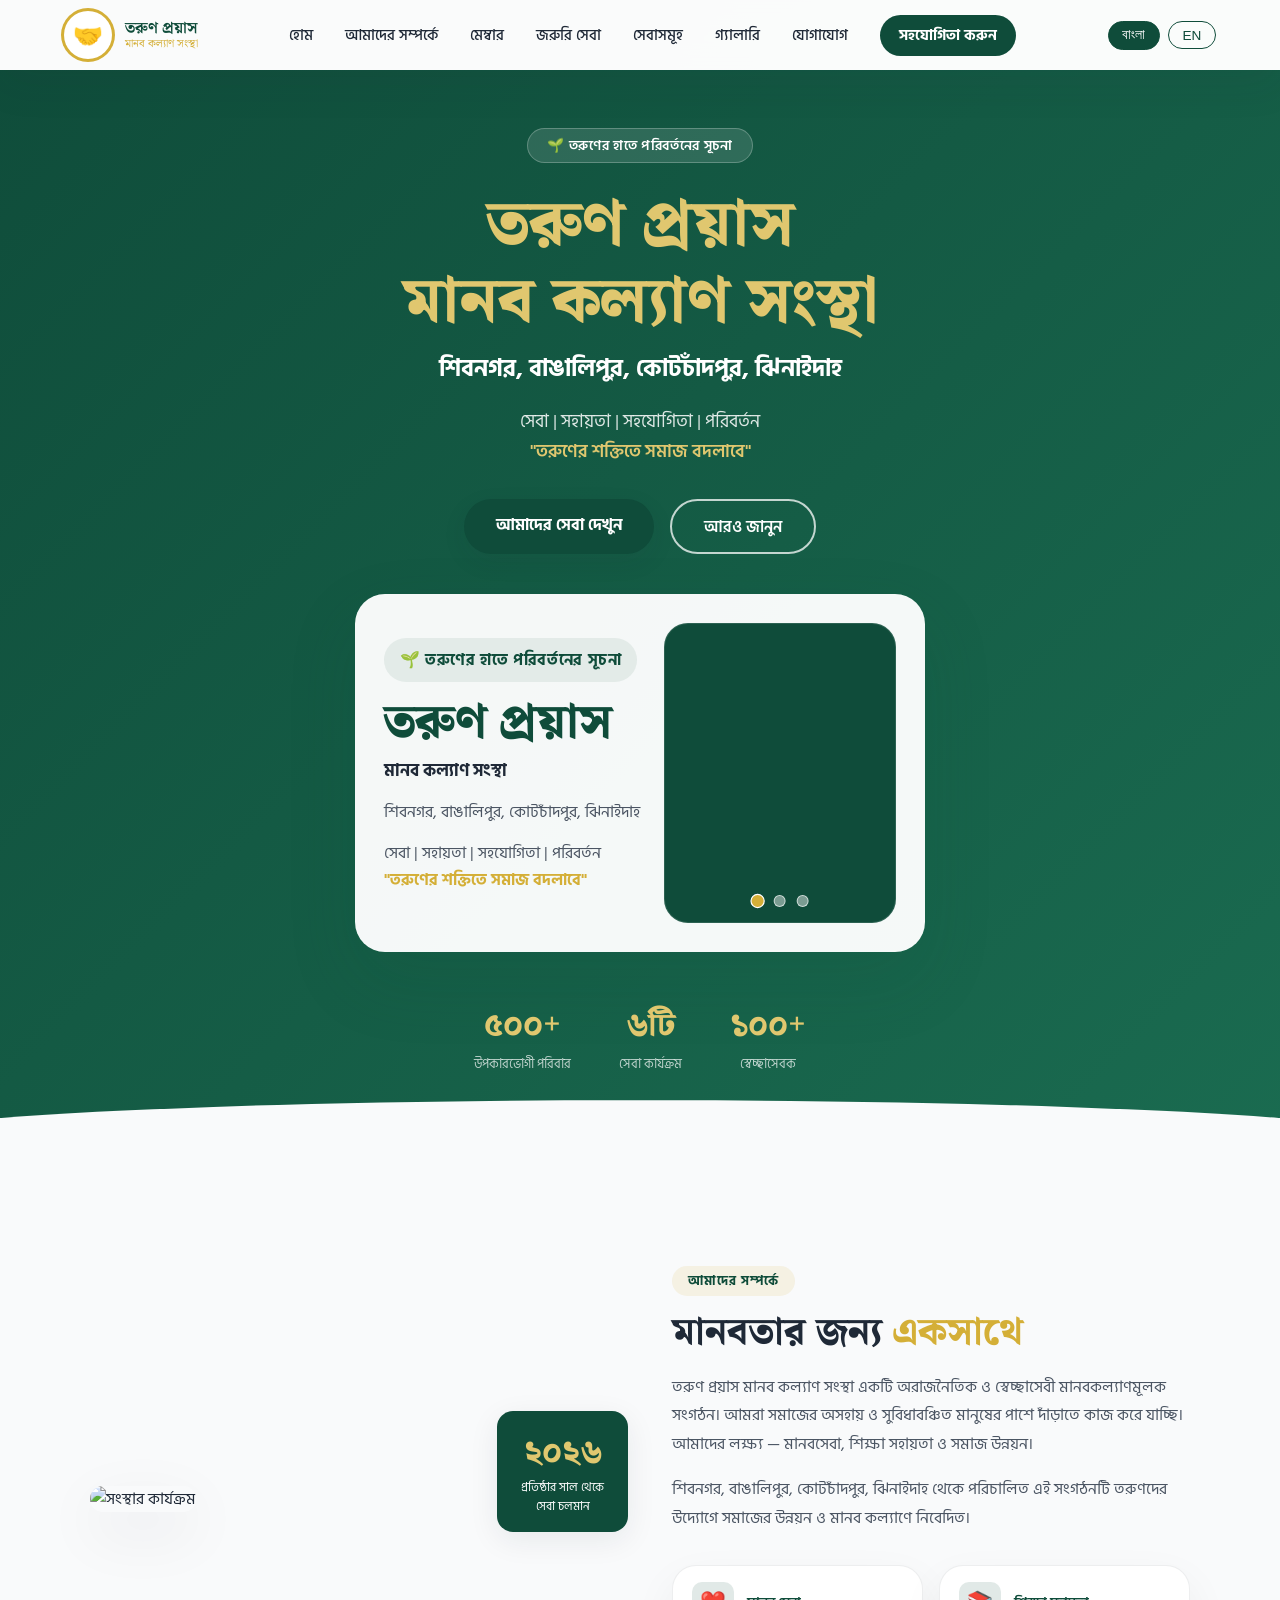
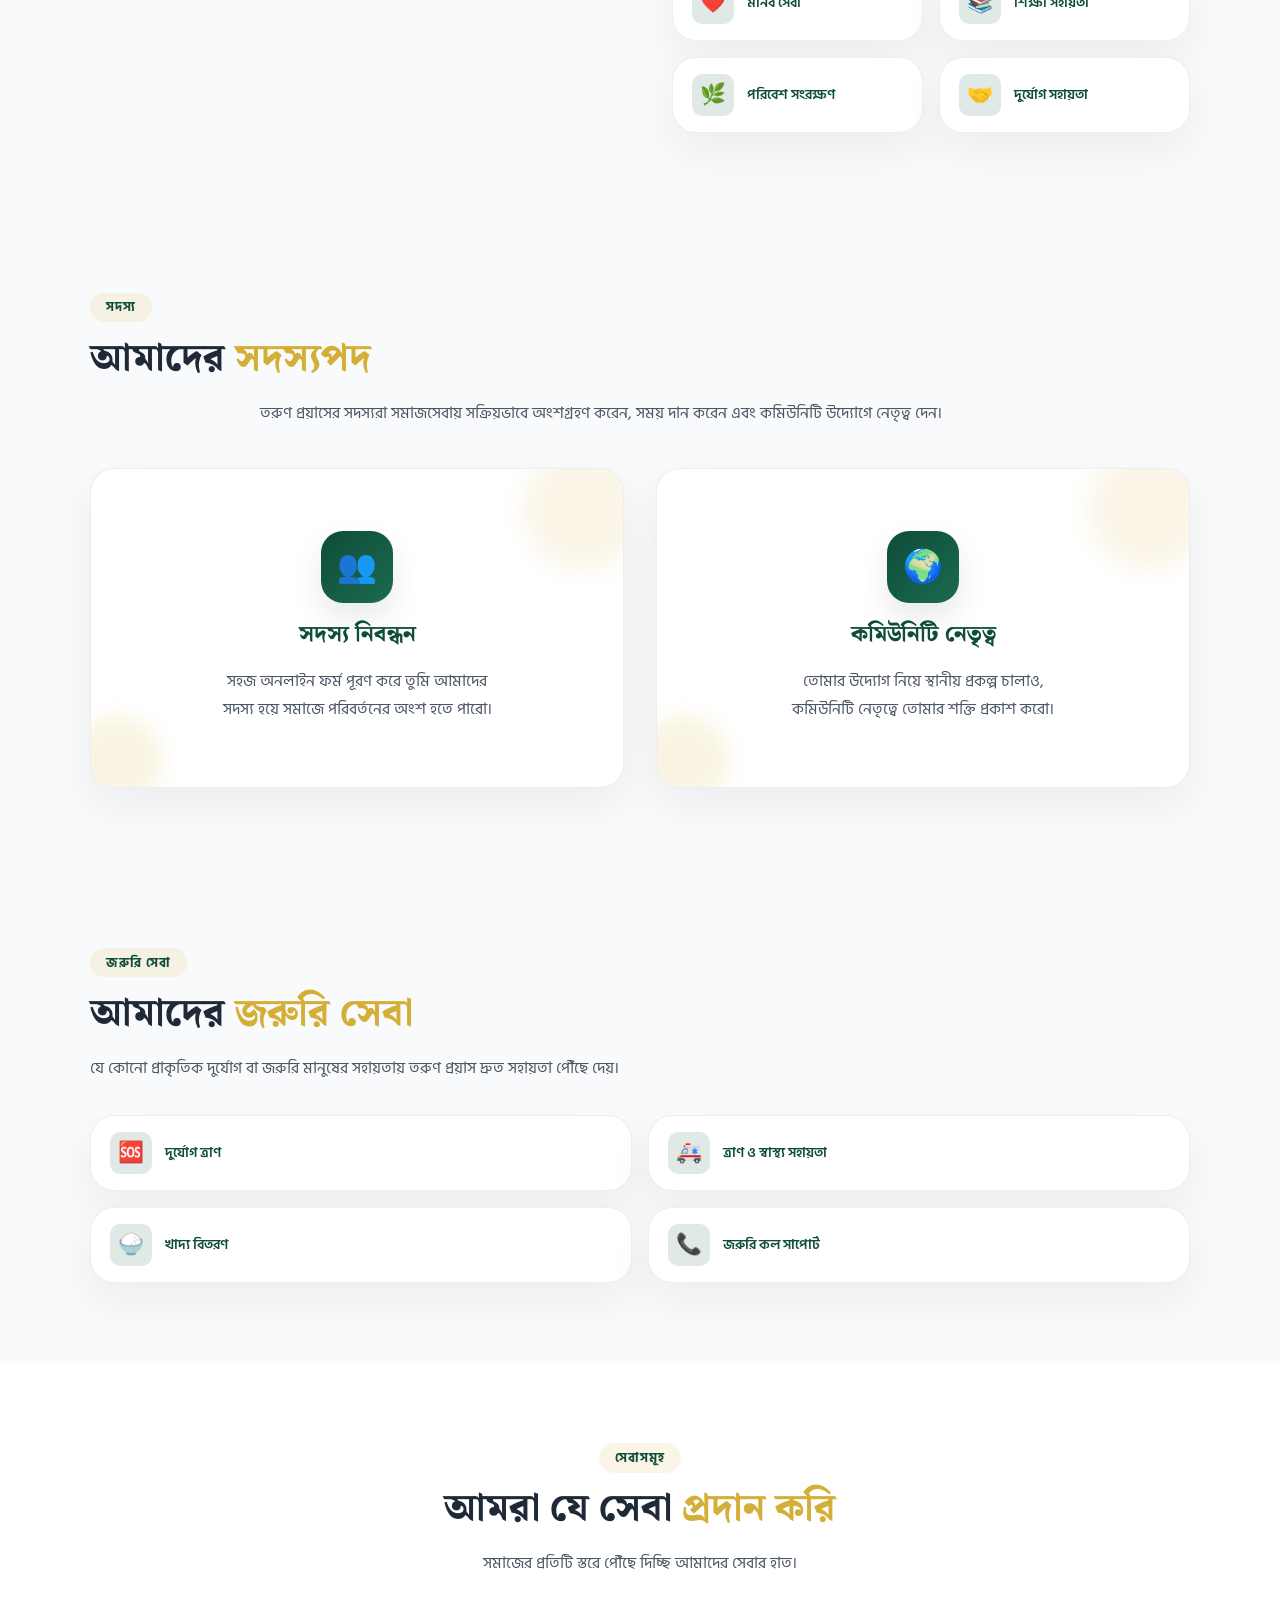
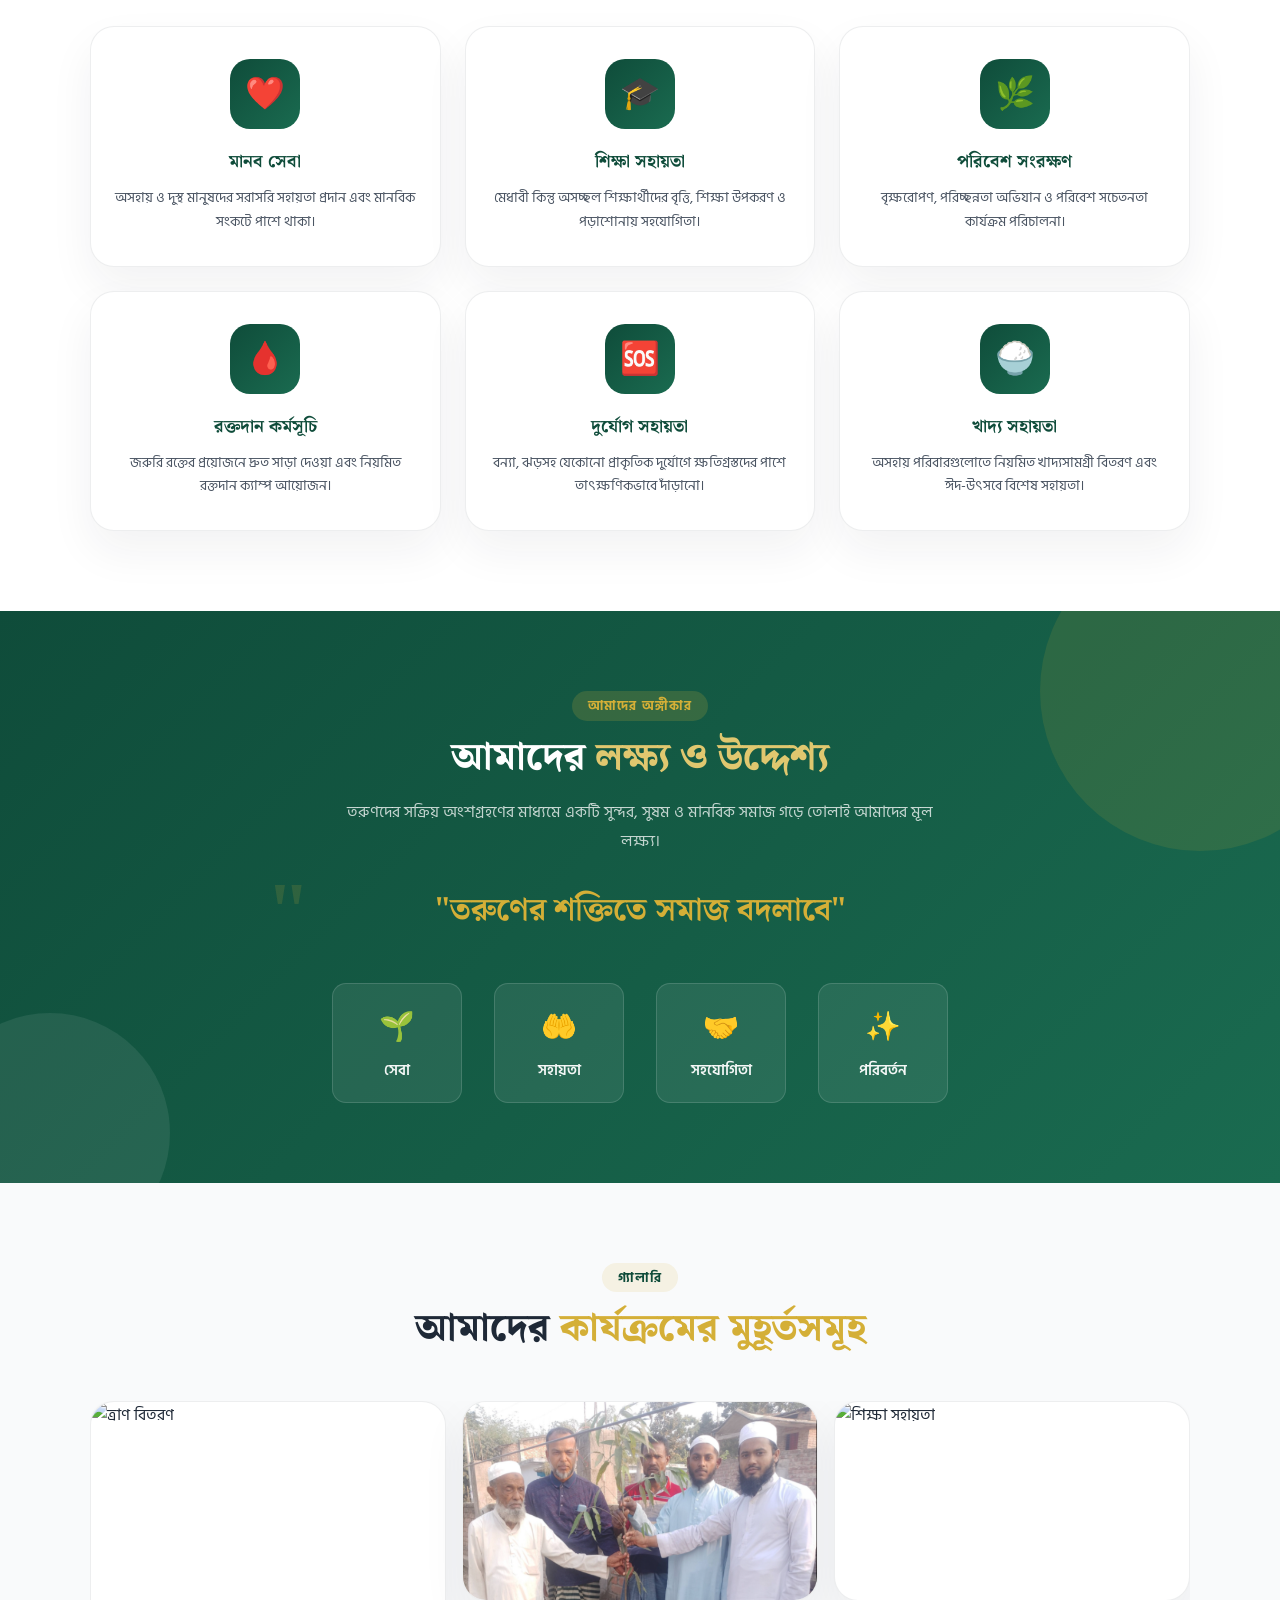
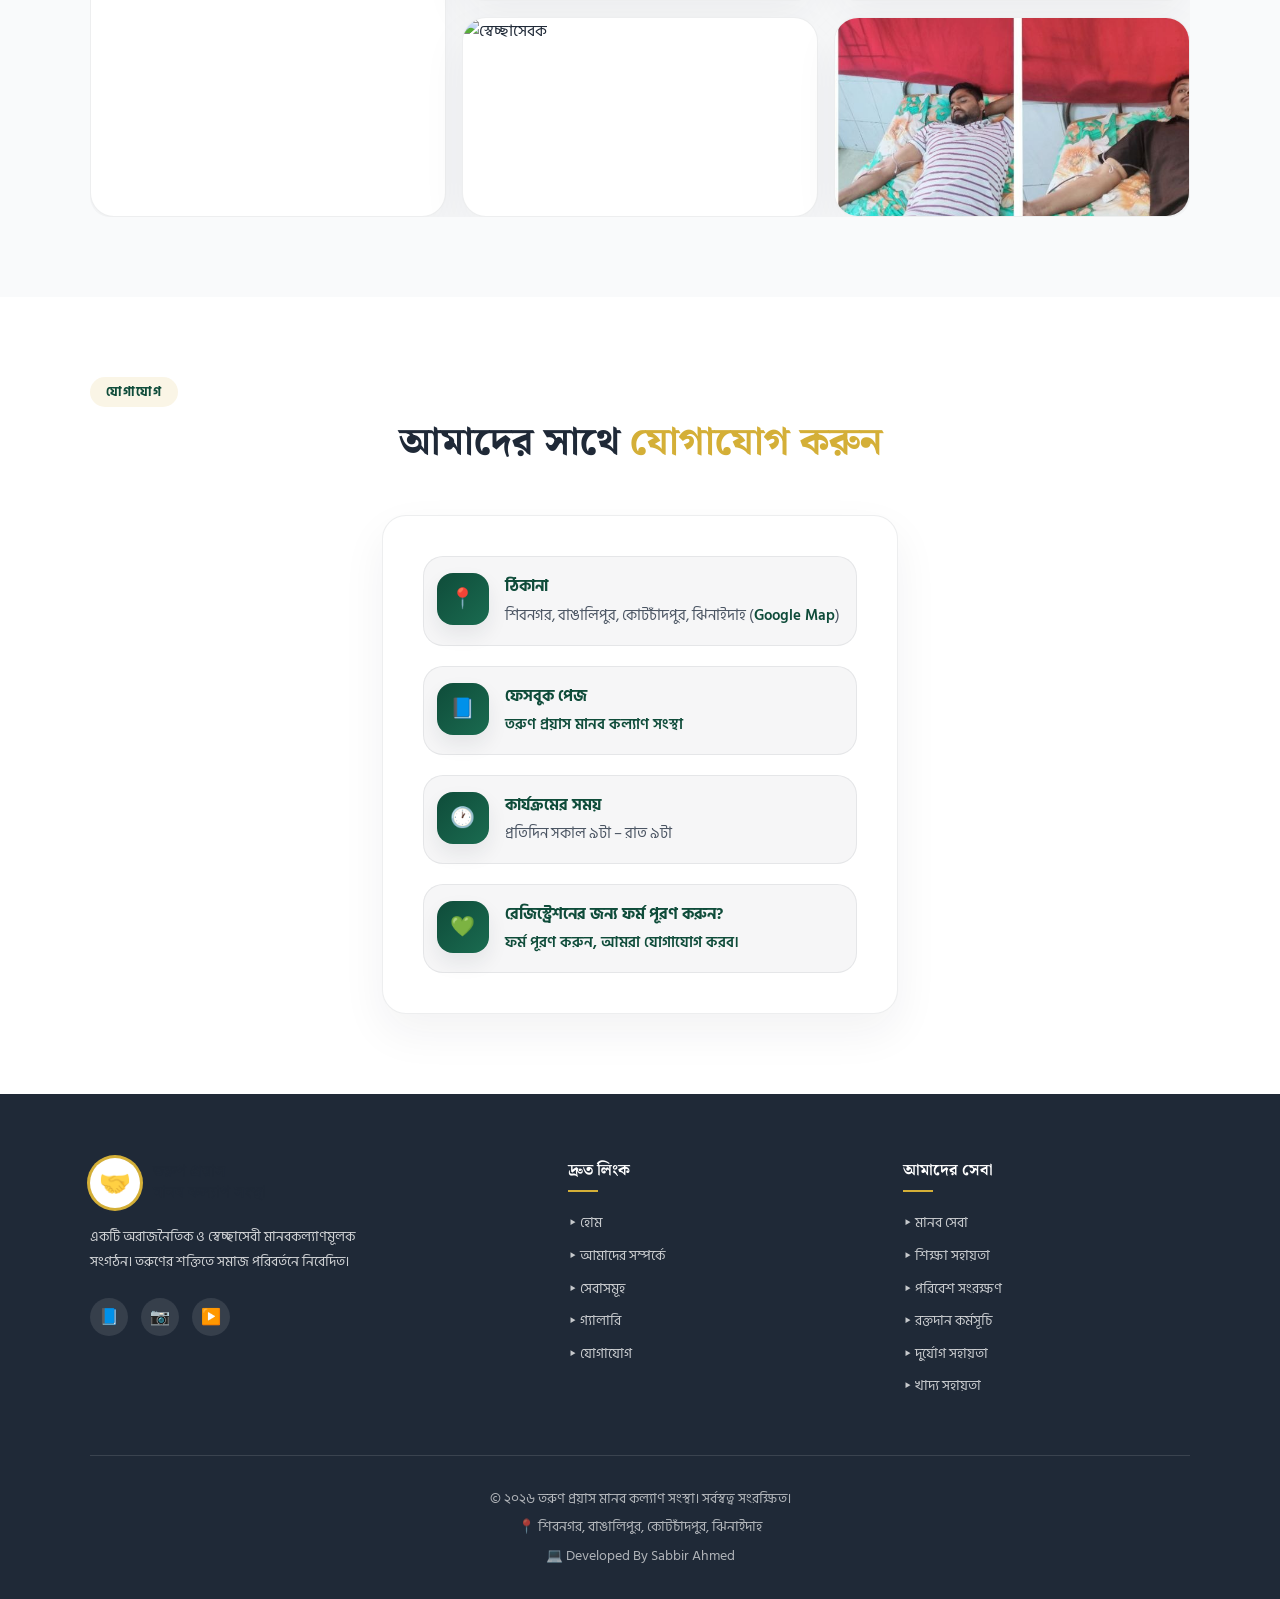
==== commit 9101850e: "Some change" ====
--- a/index.html
+++ b/index.html
@@ -234,6 +234,146 @@
       font-weight: 600;
     }
 
+    .hero-box {
+      max-width: 980px;
+      margin: 2.5rem auto 0;
+      display: grid;
+      grid-template-columns: 1.1fr 1fr;
+      gap: 1.5rem;
+      background: rgba(255,255,255,0.96);
+      border-radius: 30px;
+      padding: 1.8rem;
+      box-shadow: 0 28px 70px rgba(15,76,58,0.14);
+      color: var(--text-dark);
+      align-items: center;
+    }
+
+    .hero-box-copy {
+      text-align: left;
+    }
+
+    .hero-box-copy .hero-box-badge {
+      display: inline-flex;
+      align-items: center;
+      gap: 0.6rem;
+      background: rgba(15,76,58,0.08);
+      color: var(--green-dark);
+      padding: 0.55rem 1rem;
+      border-radius: 999px;
+      font-weight: 700;
+      letter-spacing: 0.04em;
+      margin-bottom: 1rem;
+    }
+
+    .hero-box-copy h3 {
+      font-family: 'Noto Serif Bengali', serif;
+      font-size: clamp(2rem, 4vw, 3rem);
+      font-weight: 900;
+      margin-bottom: 0.5rem;
+      color: var(--green-dark);
+      line-height: 1.05;
+    }
+
+    .hero-box-copy p {
+      margin-bottom: 0.85rem;
+      font-size: 0.98rem;
+      line-height: 1.75;
+      color: var(--text-mid);
+    }
+
+    .hero-box-copy .hero-box-subtitle {
+      font-size: 1.05rem;
+      color: var(--text-dark);
+      font-weight: 700;
+    }
+
+    .hero-box-copy .hero-box-location {
+      color: var(--text-mid);
+    }
+
+    .hero-box-copy .hero-box-points em {
+      color: var(--gold);
+      font-style: normal;
+      font-weight: 700;
+    }
+
+    .hero-box-slider {
+      position: relative;
+      min-height: 300px;
+      border-radius: 24px;
+      overflow: hidden;
+      background: var(--green-dark);
+      box-shadow: inset 0 0 0 1px rgba(255,255,255,0.12);
+    }
+
+    .hero-slider {
+      position: relative;
+      width: 100%;
+      height: 100%;
+    }
+
+    .hero-slide {
+      position: absolute;
+      inset: 0;
+      background-size: cover;
+      background-position: center;
+      opacity: 0;
+      transition: opacity 0.8s ease;
+    }
+
+    .hero-slide.active {
+      opacity: 1;
+    }
+
+    .hero-slide-overlay {
+      position: absolute;
+      inset: 0;
+      background: linear-gradient(180deg, rgba(15,76,58,0.32), rgba(15,76,58,0.9));
+    }
+
+    .hero-slide-caption {
+      position: absolute;
+      bottom: 1rem;
+      left: 1rem;
+      right: 1rem;
+      color: var(--white);
+      font-size: 1.05rem;
+      font-weight: 700;
+      text-shadow: 0 8px 18px rgba(0,0,0,0.28);
+      z-index: 1;
+    }
+
+    .slider-nav {
+      position: absolute;
+      left: 50%;
+      bottom: 1rem;
+      transform: translateX(-50%);
+      display: flex;
+      gap: 0.65rem;
+      z-index: 2;
+    }
+
+    .slider-dot {
+      width: 12px;
+      height: 12px;
+      border-radius: 50%;
+      background: rgba(255,255,255,0.45);
+      border: 1px solid rgba(255,255,255,0.65);
+      cursor: pointer;
+      transition: transform 0.2s ease, background 0.2s ease;
+    }
+
+    .slider-dot.active {
+      background: var(--gold);
+      transform: scale(1.2);
+      border-color: #fff;
+    }
+
+    @media (max-width: 900px) {
+      .hero-box { grid-template-columns: 1fr; }
+      .hero-box-slider { min-height: 220px; }
+    }
+
     .hero-cta {
       display: flex;
       gap: 1rem;
@@ -342,7 +482,24 @@
       max-width: 600px;
     }
 
-    /* ===== ABOUT ===== */
+    .card-shared {
+      border-radius: 24px;
+      border: 1px solid rgba(31,41,55,0.08);
+      box-shadow: 0 18px 45px rgba(31,41,55,0.06);
+      transition: transform 0.3s ease, box-shadow 0.3s ease, border-color 0.3s ease, background 0.3s ease;
+    }
+
+    .service-card,
+    .member-card,
+    .gallery-item,
+    .contact-card,
+    .about-feature {
+      border-radius: 24px;
+      border: 1px solid rgba(31,41,55,0.08);
+      box-shadow: 0 18px 45px rgba(31,41,55,0.06);
+      transition: transform 0.3s ease, box-shadow 0.3s ease, border-color 0.3s ease, background 0.3s ease;
+    }
+
     .about { background: var(--off-white); }
 
     .about-grid {
@@ -394,13 +551,10 @@
 
     .about-feature {
       background: var(--white);
-      border: 1px solid rgba(31,41,55,0.08);
-      border-radius: 14px;
       padding: 1rem 1.2rem;
       display: flex;
       align-items: center;
       gap: 0.8rem;
-      transition: box-shadow 0.2s, transform 0.2s;
     }
 
     .members {
@@ -426,7 +580,7 @@
       min-height: 320px;
       background: var(--white);
       border: 1px solid rgba(31,41,55,0.08);
-      border-radius: 28px;
+      border-radius: 24px;
       padding: 2rem;
       display: flex;
       flex-direction: column;
@@ -434,8 +588,8 @@
       justify-content: center;
       text-align: center;
       gap: 1.2rem;
-      box-shadow: 0 24px 60px rgba(31,41,55,0.05);
-      transition: transform 0.3s ease, box-shadow 0.3s ease;
+      box-shadow: 0 18px 45px rgba(31,41,55,0.06);
+      transition: transform 0.3s ease, box-shadow 0.3s ease, border-color 0.3s ease, background 0.3s ease;
       overflow: hidden;
     }
 
@@ -700,10 +854,11 @@
 
     .gallery-item {
       background: var(--white);
-      border-radius: 12px;
+      border-radius: 24px;
       overflow: hidden;
       position: relative;
-      box-shadow: 0 18px 40px rgba(31,41,55,0.05);
+      box-shadow: 0 18px 45px rgba(31,41,55,0.06);
+      transition: transform 0.3s ease, box-shadow 0.3s ease, border-color 0.3s ease, background 0.3s ease;
     }
 
     .gallery-item:first-child {
@@ -717,6 +872,11 @@
     }
 
     .gallery-item:hover img { transform: scale(1.08); }
+    .gallery-item:hover {
+      transform: translateY(-5px);
+      box-shadow: 0 28px 80px rgba(31,41,55,0.12);
+      border-color: rgba(212,175,55,0.16);
+    }
 
     .gallery-overlay {
       position: absolute;
@@ -754,9 +914,16 @@
       max-width: 760px;
       background: var(--white);
       border: 1px solid rgba(31,41,55,0.08);
-      border-radius: 32px;
-      box-shadow: 0 30px 70px rgba(31,41,55,0.06);
+      border-radius: 24px;
+      box-shadow: 0 18px 45px rgba(31,41,55,0.06);
       padding: 2.5rem;
+      transition: transform 0.3s ease, box-shadow 0.3s ease, border-color 0.3s ease, background 0.3s ease;
+    }
+
+    .contact-card:hover {
+      transform: translateY(-5px);
+      box-shadow: 0 28px 80px rgba(31,41,55,0.12);
+      border-color: rgba(212,175,55,0.16);
     }
 
     .contact-info {
@@ -1089,11 +1256,10 @@
     <li><a href="#home" data-i18n="nav_home">হোম</a></li>
     <li><a href="#about" data-i18n="nav_about">আমাদের সম্পর্কে</a></li>
     <li><a href="#members" data-i18n="nav_members">মেম্বার</a></li>
+    <li><a href="#emergency" data-i18n="nav_emergency">জরুরি সেবা</a></li>
     <li><a href="#services" data-i18n="nav_services">সেবাসমূহ</a></li>
     <li><a href="#gallery" data-i18n="nav_gallery">গ্যালারি</a></li>
     <li><a href="#contact" data-i18n="nav_contact">যোগাযোগ</a></li>
-    <li><a href="#emergency" data-i18n="nav_emergency">জরুরি সেবা</a></li>
-    <li><a href="admin.html" data-i18n="nav_admin">অ্যাডমিন</a></li>
     <li><a href="#contact" class="nav-donate-btn" data-i18n="nav_donate">সহযোগিতা করুন</a></li>
   </ul>
   <div class="lang-toggle">
@@ -1123,6 +1289,36 @@
     <div class="hero-cta">
       <a href="#services" class="btn-primary" data-i18n="hero_cta_services">আমাদের সেবা দেখুন</a>
       <a href="#about" class="btn-outline" data-i18n="hero_cta_about">আরও জানুন</a>
+    </div>
+    <div class="hero-box reveal">
+      <div class="hero-box-copy">
+        <div class="hero-box-badge">🌱 তরুণের হাতে পরিবর্তনের সূচনা</div>
+        <h3>তরুণ প্রয়াস</h3>
+        <p class="hero-box-subtitle">মানব কল্যাণ সংস্থা</p>
+        <p class="hero-box-location">শিবনগর, বাঙালিপুর, কোটচাঁদপুর, ঝিনাইদাহ</p>
+        <p class="hero-box-points">সেবা | সহায়তা | সহযোগিতা | পরিবর্তন<br/><em>"তরুণের শক্তিতে সমাজ বদলাবে"</em></p>
+      </div>
+      <div class="hero-box-slider">
+        <div class="hero-slider" id="heroSlider">
+          <div class="hero-slide active" style="background-image:url('https://images.unsplash.com/photo-1500530855697-b586d89ba3ee?w=1200&q=80');">
+            <div class="hero-slide-overlay"></div>
+            <div class="hero-slide-caption">সেবায় আনন্দ, পরিবর্তনে শক্তি</div>
+          </div>
+          <div class="hero-slide" style="background-image:url('https://images.unsplash.com/photo-1517841905240-472988babdf9?w=1200&q=80');">
+            <div class="hero-slide-overlay"></div>
+            <div class="hero-slide-caption">দূরত্ব নয়, ঐক্যই সাফল্যের পথ</div>
+          </div>
+          <div class="hero-slide" style="background-image:url('https://images.unsplash.com/photo-1481954171064-13c14f0913f7?w=1200&q=80');">
+            <div class="hero-slide-overlay"></div>
+            <div class="hero-slide-caption">সমাজ বদলাতে তরুণের ভূমিকা</div>
+          </div>
+        </div>
+        <div class="slider-nav">
+          <button class="slider-dot active" data-index="0"></button>
+          <button class="slider-dot" data-index="1"></button>
+          <button class="slider-dot" data-index="2"></button>
+        </div>
+      </div>
     </div>
     <div class="hero-stats">
       <div class="stat">
@@ -1492,7 +1688,39 @@
 
   document.querySelectorAll('.reveal').forEach(el => observer.observe(el));
 
-
+  const slider = document.getElementById('heroSlider');
+  const slides = slider ? slider.querySelectorAll('.hero-slide') : [];
+  const dots = document.querySelectorAll('.slider-dot');
+  let heroSlideIndex = 0;
+  let heroSlideTimer;
+
+  function setHeroSlide(index) {
+    if (!slides.length) return;
+    slides.forEach((slide, idx) => slide.classList.toggle('active', idx === index));
+    dots.forEach((dot, idx) => dot.classList.toggle('active', idx === index));
+    heroSlideIndex = index;
+  }
+
+  function startHeroSlider() {
+    heroSlideTimer = setInterval(() => {
+      setHeroSlide((heroSlideIndex + 1) % slides.length);
+    }, 4500);
+  }
+
+  function resetHeroSlider() {
+    clearInterval(heroSlideTimer);
+    startHeroSlider();
+  }
+
+  dots.forEach(dot => {
+    dot.addEventListener('click', () => {
+      const index = parseInt(dot.dataset.index, 10);
+      setHeroSlide(index);
+      resetHeroSlider();
+    });
+  });
+
+  startHeroSlider();
 
   // Counter animation
   function animateCounters() {
@@ -1520,7 +1748,6 @@
       nav_contact: 'যোগাযোগ',
       nav_emergency: 'জরুরি সেবা',
       nav_donate: 'সহযোগিতা করুন',
-      nav_admin: 'অ্যাডমিন',
       org_name: 'তরুণ প্রয়াস',
       org_tagline: 'মানব কল্যাণ সংস্থা',
       hero_badge: '🌱 তরুণের হাতে পরিবর্তনের সূচনা',
@@ -1642,7 +1869,6 @@
       nav_contact: 'Contact',
       nav_emergency: 'Emergency',
       nav_donate: 'Support Us',
-      nav_admin: 'Admin',
       org_name: 'Tarun Proyash',
       org_tagline: 'Human Welfare Organization',
       hero_badge: '🌱 Change begins with youth',
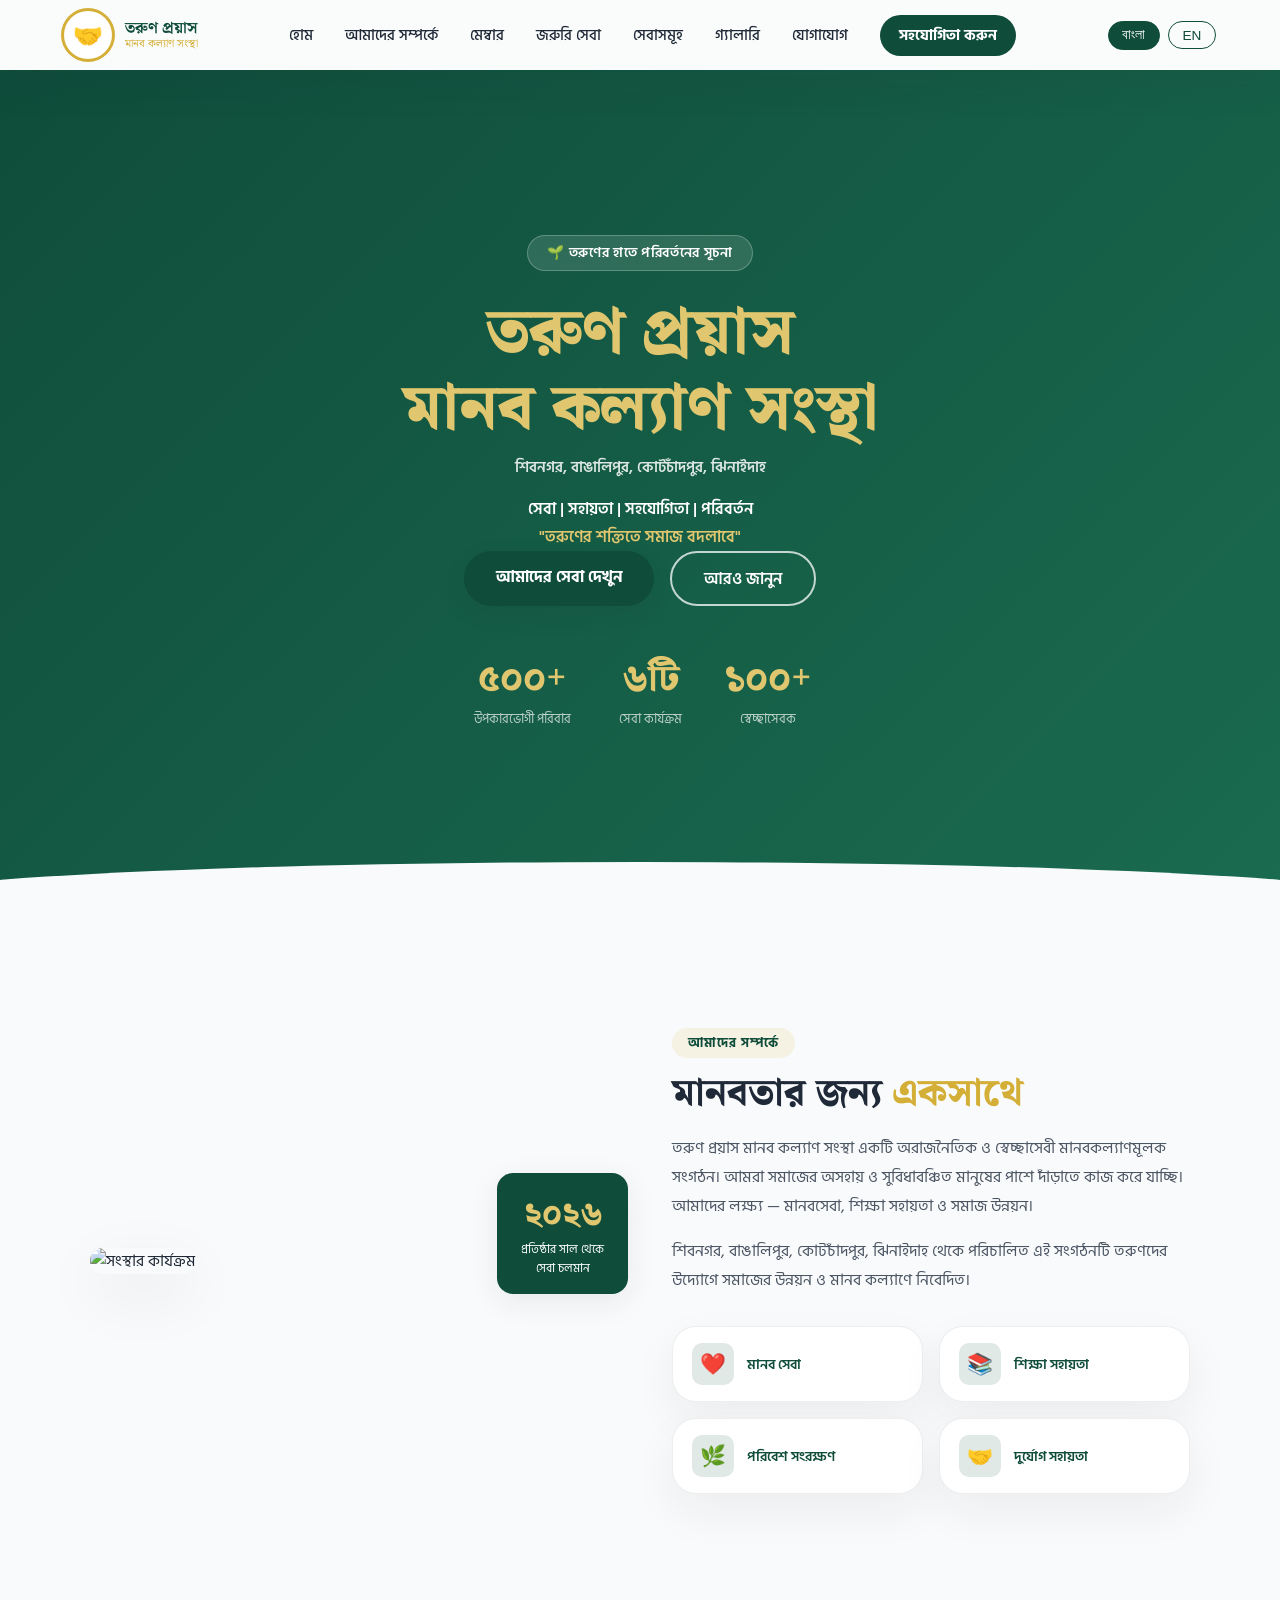
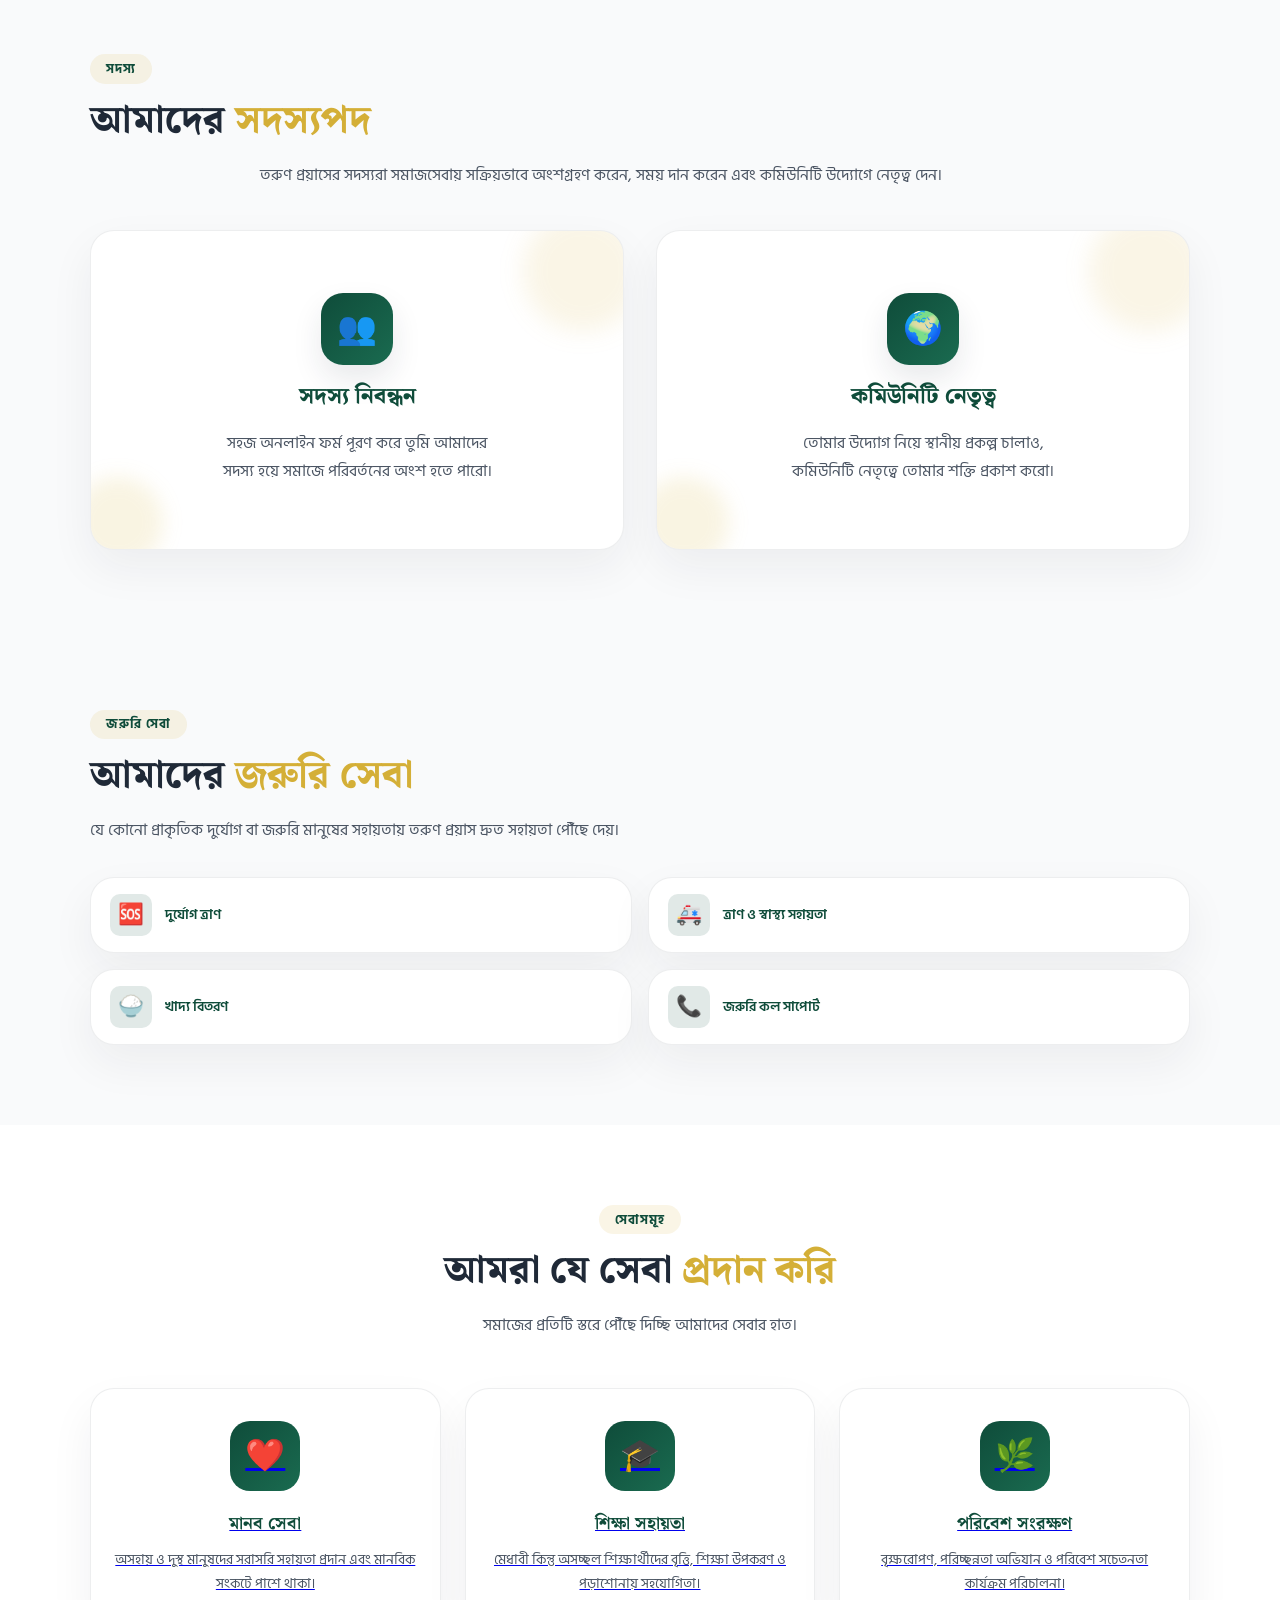
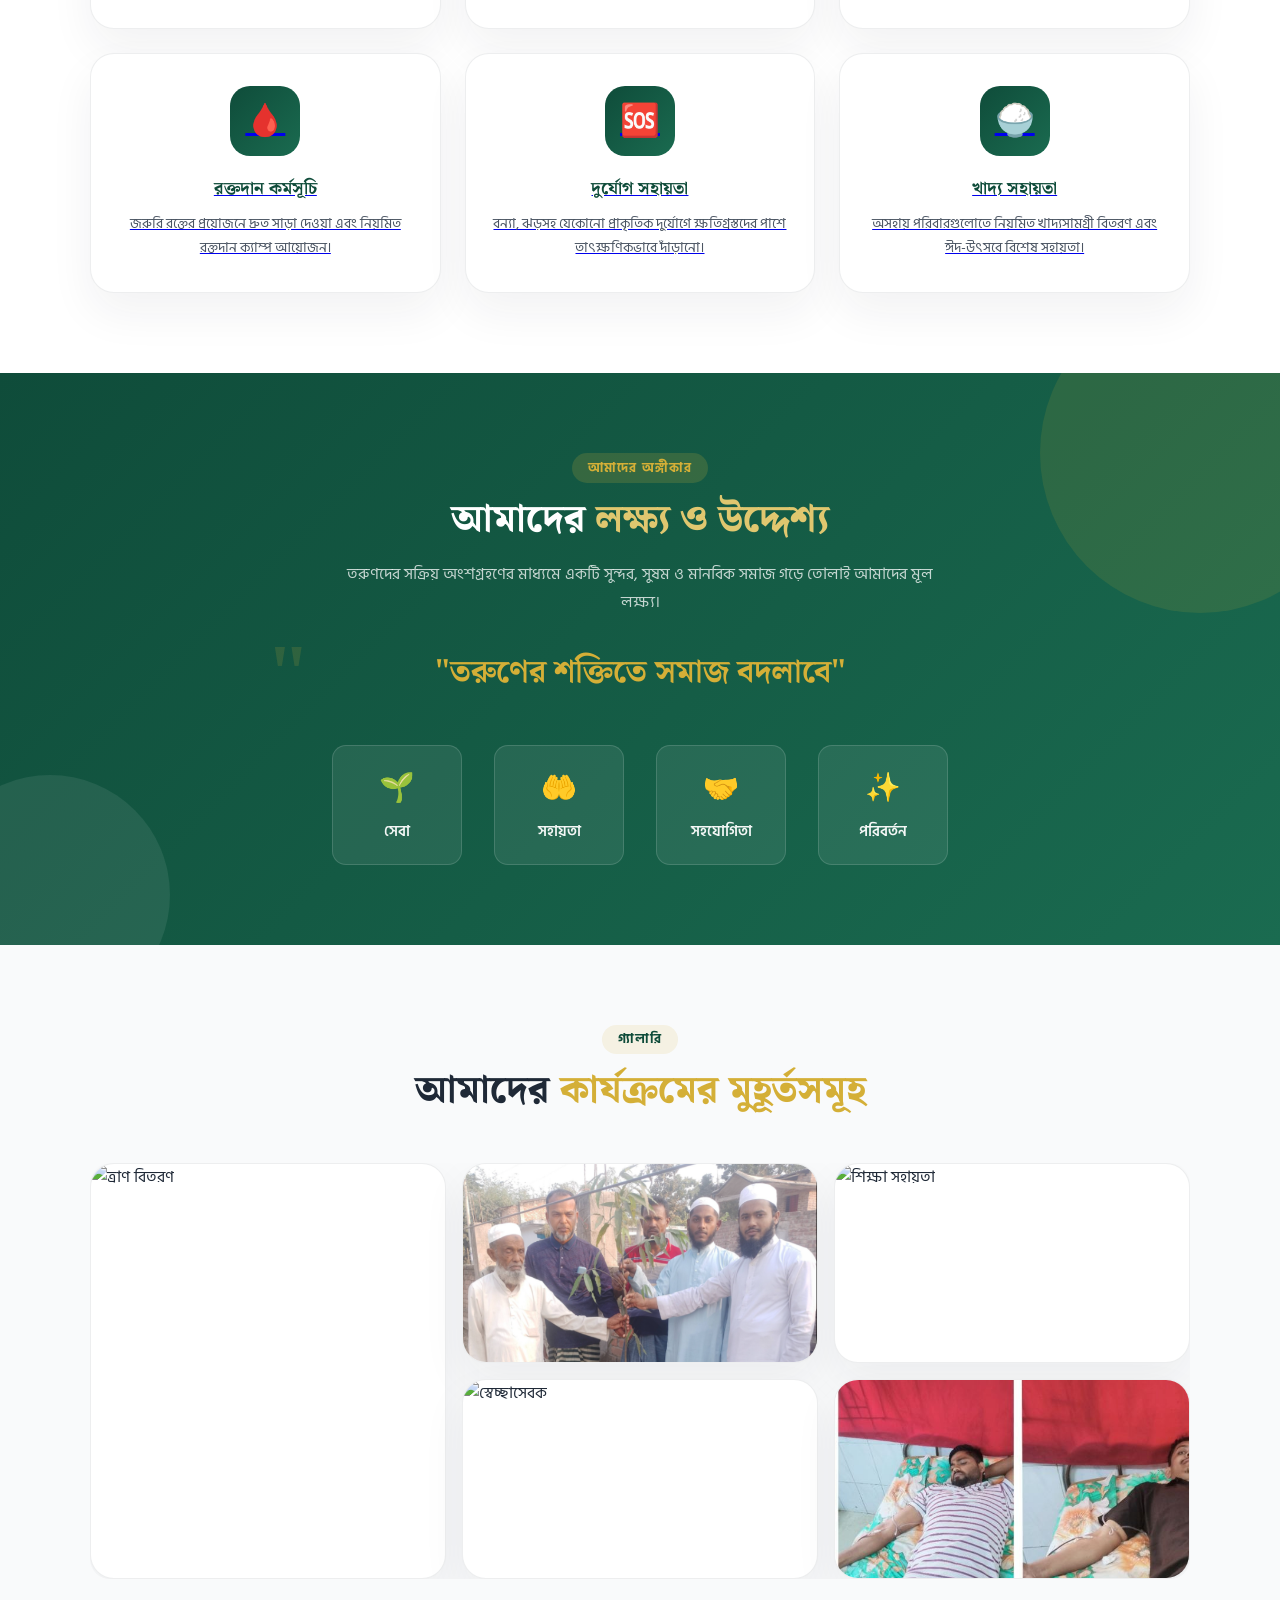
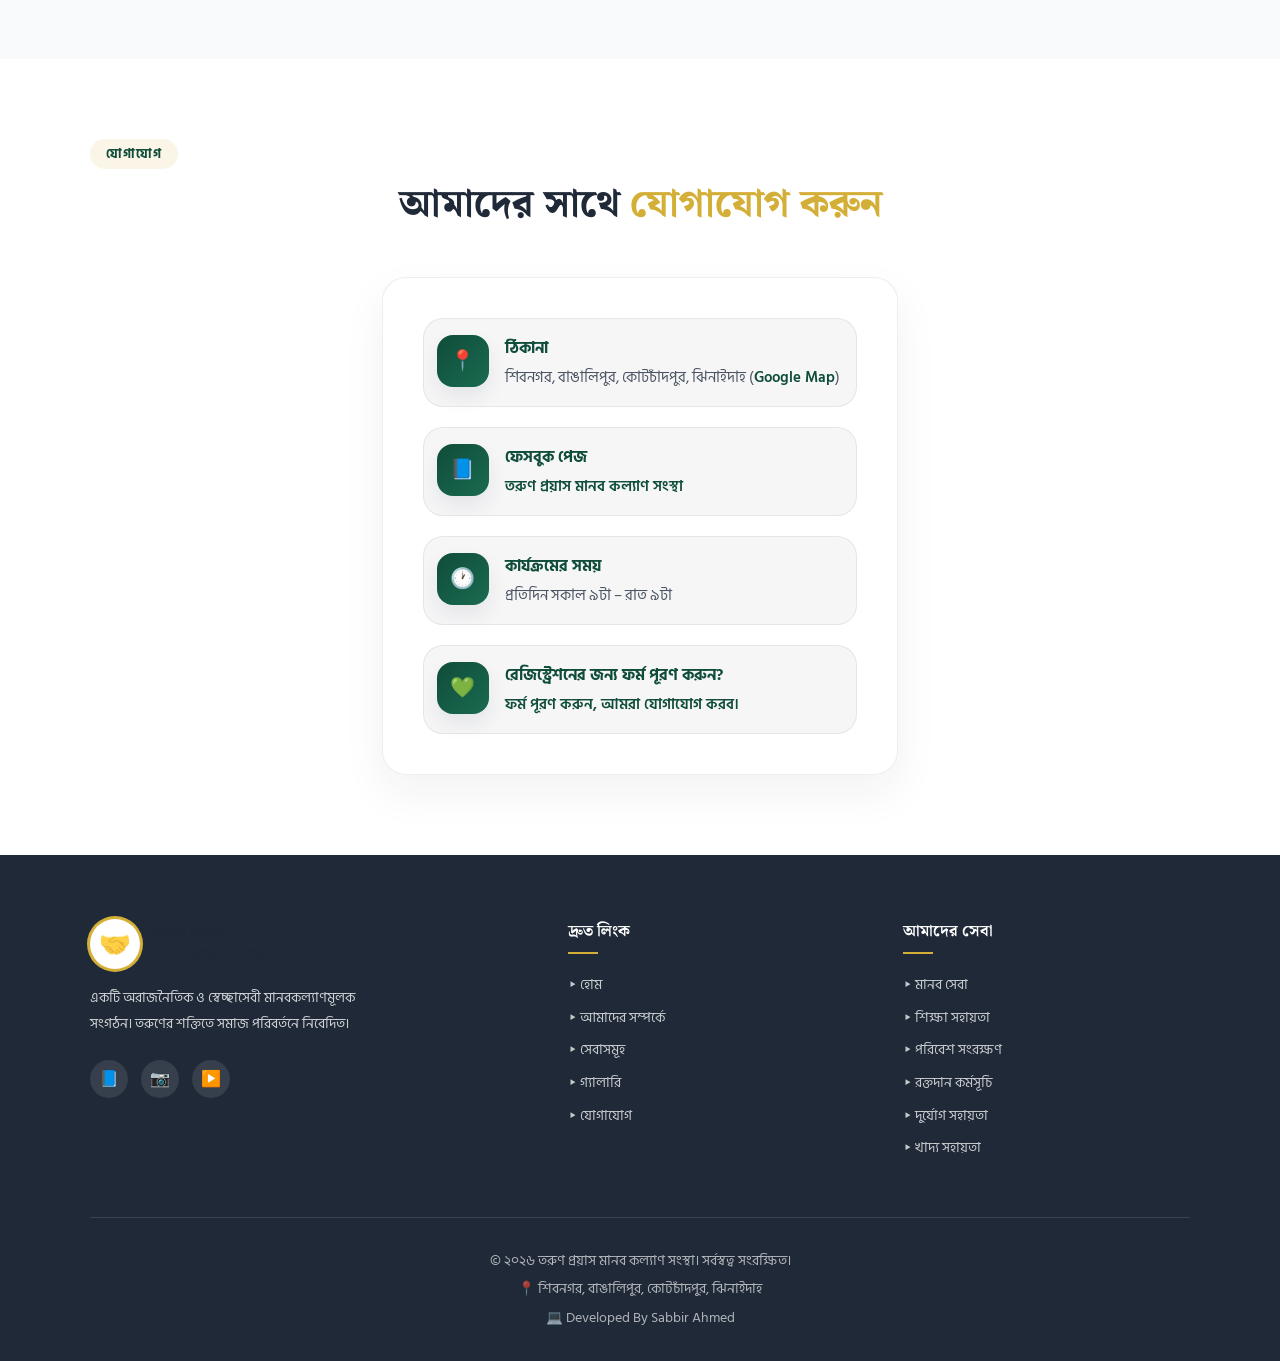
==== commit 7c26f491: "Some Change" ====
--- a/index.html
+++ b/index.html
@@ -697,6 +697,7 @@
     }
 
     .service-card {
+      display: block;
       background: var(--white);
       border: 1px solid rgba(31,41,55,0.08);
       border-radius: 24px;
@@ -705,7 +706,7 @@
       transition: transform 0.3s, box-shadow 0.3s, border-color 0.3s;
       position: relative;
       overflow: hidden;
-      cursor: default;
+      cursor: pointer;
       box-shadow: 0 20px 45px rgba(31,41,55,0.06);
     }
 
@@ -1232,12 +1233,105 @@
       .hero-stats { gap: 1.5rem; }
     }
 
+    /* ===== HERO CENTER LAYOUT ===== */
+    .hero-container {
+      display: flex;
+      flex-direction: column;
+      align-items: center;
+      width: 100%;
+    }
+
+    .hero-header {
+      text-align: center;
+      margin-bottom: 3rem;
+      animation: fadeDown 0.8s ease both;
+    }
+
+    .hero-title {
+      font-family: 'Noto Serif Bengali', serif;
+      font-size: clamp(2.5rem, 5vw, 3.5rem);
+      font-weight: 900;
+      color: var(--white);
+      line-height: 1.1;
+      margin-bottom: 0.5rem;
+    }
+
+    .hero-subtitle {
+      font-size: 1.1rem;
+      color: var(--gold-light);
+      font-weight: 600;
+      letter-spacing: 0.05em;
+      animation: fadeDown 0.9s 0.1s ease both;
+    }
+
+    .hero-center-layout {
+      display: grid;
+      grid-template-columns: 1fr 1.2fr 1fr;
+      gap: 2rem;
+      align-items: center;
+      max-width: 1100px;
+      margin: 0 auto 3rem;
+      animation: fadeDown 1s 0.2s ease both;
+    }
+
+    .hero-info-left,
+    .hero-info-right {
+      text-align: center;
+    }
+
+    .hero-location {
+      font-size: 0.95rem;
+      color: rgba(255,255,255,0.85);
+      line-height: 1.6;
+      margin-bottom: 1rem;
+      font-weight: 600;
+    }
+
+    .hero-services {
+      font-size: 0.9rem;
+      color: var(--gold-light);
+      letter-spacing: 0.06em;
+      font-weight: 700;
+    }
+
+    .hero-tagline {
+      font-size: 1rem;
+      color: var(--white);
+      line-height: 1.7;
+      font-weight: 600;
+      margin: 0;
+    }
+
+    .hero-image-box {
+      position: relative;
+      width: 100%;
+      min-height: 350px;
+      border-radius: 28px;
+      overflow: hidden;
+      background: var(--green-dark);
+      box-shadow: 0 24px 60px rgba(15,76,58,0.35), inset 0 0 0 1px rgba(255,255,255,0.12);
+      animation: fadeUp 1s 0.3s ease both;
+    }
+
+    @media (max-width: 1200px) {
+      .hero-center-layout {
+        grid-template-columns: 1fr;
+        gap: 1.5rem;
+      }
+
+      .hero-image-box {
+        min-height: 300px;
+      }
+    }
+
     @media (max-width: 600px) {
       .services-grid { grid-template-columns: 1fr; }
       .gallery-grid { grid-template-columns: 1fr; grid-template-rows: auto; }
       .about-features { grid-template-columns: 1fr; }
       .mission-values { gap: 1rem; }
       .hero-stats { flex-wrap: wrap; gap: 1rem; }
+      .hero-center-layout { gap: 1rem; }
+      .hero-header { margin-bottom: 2rem; }
     }
   </style>
 </head>
@@ -1290,36 +1384,7 @@
       <a href="#services" class="btn-primary" data-i18n="hero_cta_services">আমাদের সেবা দেখুন</a>
       <a href="#about" class="btn-outline" data-i18n="hero_cta_about">আরও জানুন</a>
     </div>
-    <div class="hero-box reveal">
-      <div class="hero-box-copy">
-        <div class="hero-box-badge">🌱 তরুণের হাতে পরিবর্তনের সূচনা</div>
-        <h3>তরুণ প্রয়াস</h3>
-        <p class="hero-box-subtitle">মানব কল্যাণ সংস্থা</p>
-        <p class="hero-box-location">শিবনগর, বাঙালিপুর, কোটচাঁদপুর, ঝিনাইদাহ</p>
-        <p class="hero-box-points">সেবা | সহায়তা | সহযোগিতা | পরিবর্তন<br/><em>"তরুণের শক্তিতে সমাজ বদলাবে"</em></p>
-      </div>
-      <div class="hero-box-slider">
-        <div class="hero-slider" id="heroSlider">
-          <div class="hero-slide active" style="background-image:url('https://images.unsplash.com/photo-1500530855697-b586d89ba3ee?w=1200&q=80');">
-            <div class="hero-slide-overlay"></div>
-            <div class="hero-slide-caption">সেবায় আনন্দ, পরিবর্তনে শক্তি</div>
-          </div>
-          <div class="hero-slide" style="background-image:url('https://images.unsplash.com/photo-1517841905240-472988babdf9?w=1200&q=80');">
-            <div class="hero-slide-overlay"></div>
-            <div class="hero-slide-caption">দূরত্ব নয়, ঐক্যই সাফল্যের পথ</div>
-          </div>
-          <div class="hero-slide" style="background-image:url('https://images.unsplash.com/photo-1481954171064-13c14f0913f7?w=1200&q=80');">
-            <div class="hero-slide-overlay"></div>
-            <div class="hero-slide-caption">সমাজ বদলাতে তরুণের ভূমিকা</div>
-          </div>
-        </div>
-        <div class="slider-nav">
-          <button class="slider-dot active" data-index="0"></button>
-          <button class="slider-dot" data-index="1"></button>
-          <button class="slider-dot" data-index="2"></button>
-        </div>
-      </div>
-    </div>
+    
     <div class="hero-stats">
       <div class="stat">
         <div class="stat-num">৫০০+</div>
@@ -1447,36 +1512,36 @@
       <p class="section-desc" data-i18n="services_desc">সমাজের প্রতিটি স্তরে পৌঁছে দিচ্ছি আমাদের সেবার হাত।</p>
     </div>
     <div class="services-grid">
-      <div class="service-card reveal">
+      <a href="human-service.html" class="service-card reveal service-link">
         <div class="service-icon">❤️</div>
         <div class="service-title" data-i18n="service_human">মানব সেবা</div>
         <p class="service-desc" data-i18n="service_human_desc">অসহায় ও দুস্থ মানুষদের সরাসরি সহায়তা প্রদান এবং মানবিক সংকটে পাশে থাকা।</p>
-      </div>
-      <div class="service-card reveal" style="transition-delay:0.1s">
+      </a>
+      <a href="education-service.html" class="service-card reveal service-link" style="transition-delay:0.1s">
         <div class="service-icon">🎓</div>
         <div class="service-title" data-i18n="service_education">শিক্ষা সহায়তা</div>
         <p class="service-desc" data-i18n="service_education_desc">মেধাবী কিন্তু অসচ্ছল শিক্ষার্থীদের বৃত্তি, শিক্ষা উপকরণ ও পড়াশোনায় সহযোগিতা।</p>
-      </div>
-      <div class="service-card reveal" style="transition-delay:0.2s">
+      </a>
+      <a href="environment-service.html" class="service-card reveal service-link" style="transition-delay:0.2s">
         <div class="service-icon">🌿</div>
         <div class="service-title" data-i18n="service_environment">পরিবেশ সংরক্ষণ</div>
         <p class="service-desc" data-i18n="service_environment_desc">বৃক্ষরোপণ, পরিচ্ছন্নতা অভিযান ও পরিবেশ সচেতনতা কার্যক্রম পরিচালনা।</p>
-      </div>
-      <div class="service-card reveal" style="transition-delay:0.1s">
+      </a>
+      <a href="blood-drive.html" class="service-card reveal service-link" style="transition-delay:0.1s">
         <div class="service-icon">🩸</div>
         <div class="service-title" data-i18n="service_blood">রক্তদান কর্মসূচি</div>
         <p class="service-desc" data-i18n="service_blood_desc">জরুরি রক্তের প্রয়োজনে দ্রুত সাড়া দেওয়া এবং নিয়মিত রক্তদান ক্যাম্প আয়োজন।</p>
-      </div>
-      <div class="service-card reveal" style="transition-delay:0.2s">
+      </a>
+      <a href="disaster-aid.html" class="service-card reveal service-link" style="transition-delay:0.2s">
         <div class="service-icon">🆘</div>
         <div class="service-title" data-i18n="service_disaster">দুর্যোগ সহায়তা</div>
         <p class="service-desc" data-i18n="service_disaster_desc">বন্যা, ঝড়সহ যেকোনো প্রাকৃতিক দুর্যাগে ক্ষতিগ্রস্তদের পাশে তাৎক্ষণিকভাবে দাঁড়ানো।</p>
-      </div>
-      <div class="service-card reveal" style="transition-delay:0.3s">
+      </a>
+      <a href="food-support.html" class="service-card reveal service-link" style="transition-delay:0.3s">
         <div class="service-icon">🍚</div>
         <div class="service-title" data-i18n="service_food">খাদ্য সহায়তা</div>
         <p class="service-desc" data-i18n="service_food_desc">অসহায় পরিবারগুলোতে নিয়মিত খাদ্যসামগ্রী বিতরণ এবং ঈদ-উৎসবে বিশেষ সহায়তা।</p>
-      </div>
+      </a>
     </div>
   </div>
 </section>
@@ -1624,12 +1689,12 @@
     <div class="footer-col">
       <h4 data-i18n="footer_services_label">আমাদের সেবা</h4>
       <ul>
-        <li><a href="#" data-i18n="footer_service_human">▸ মানব সেবা</a></li>
-        <li><a href="#" data-i18n="footer_service_education">▸ শিক্ষা সহায়তা</a></li>
-        <li><a href="#" data-i18n="footer_service_environment">▸ পরিবেশ সংরক্ষণ</a></li>
-        <li><a href="#" data-i18n="footer_service_blood">▸ রক্তদান কর্মসূচি</a></li>
-        <li><a href="#" data-i18n="footer_service_disaster">▸ দুর্যোগ সহায়তা</a></li>
-        <li><a href="#" data-i18n="footer_service_food">▸ খাদ্য সহায়তা</a></li>
+        <li><a href="human-service.html" data-i18n="footer_service_human">▸ মানব সেবা</a></li>
+        <li><a href="education-service.html" data-i18n="footer_service_education">▸ শিক্ষা সহায়তা</a></li>
+        <li><a href="environment-service.html" data-i18n="footer_service_environment">▸ পরিবেশ সংরক্ষণ</a></li>
+        <li><a href="blood-drive.html" data-i18n="footer_service_blood">▸ রক্তদান কর্মসূচি</a></li>
+        <li><a href="disaster-aid.html" data-i18n="footer_service_disaster">▸ দুর্যোগ সহায়তা</a></li>
+        <li><a href="food-support.html" data-i18n="footer_service_food">▸ খাদ্য সহায়তা</a></li>
       </ul>
     </div>
   </div>
@@ -1658,7 +1723,7 @@
     // Scroll to top button
     const scrollBtn = document.getElementById('scrollTop');
     if (window.scrollY > 400) {
-      scrollBtn.classList.add('visible');
+      scrollBtn.classList.add('visible');  r
     } else {
       scrollBtn.classList.remove('visible');
     }
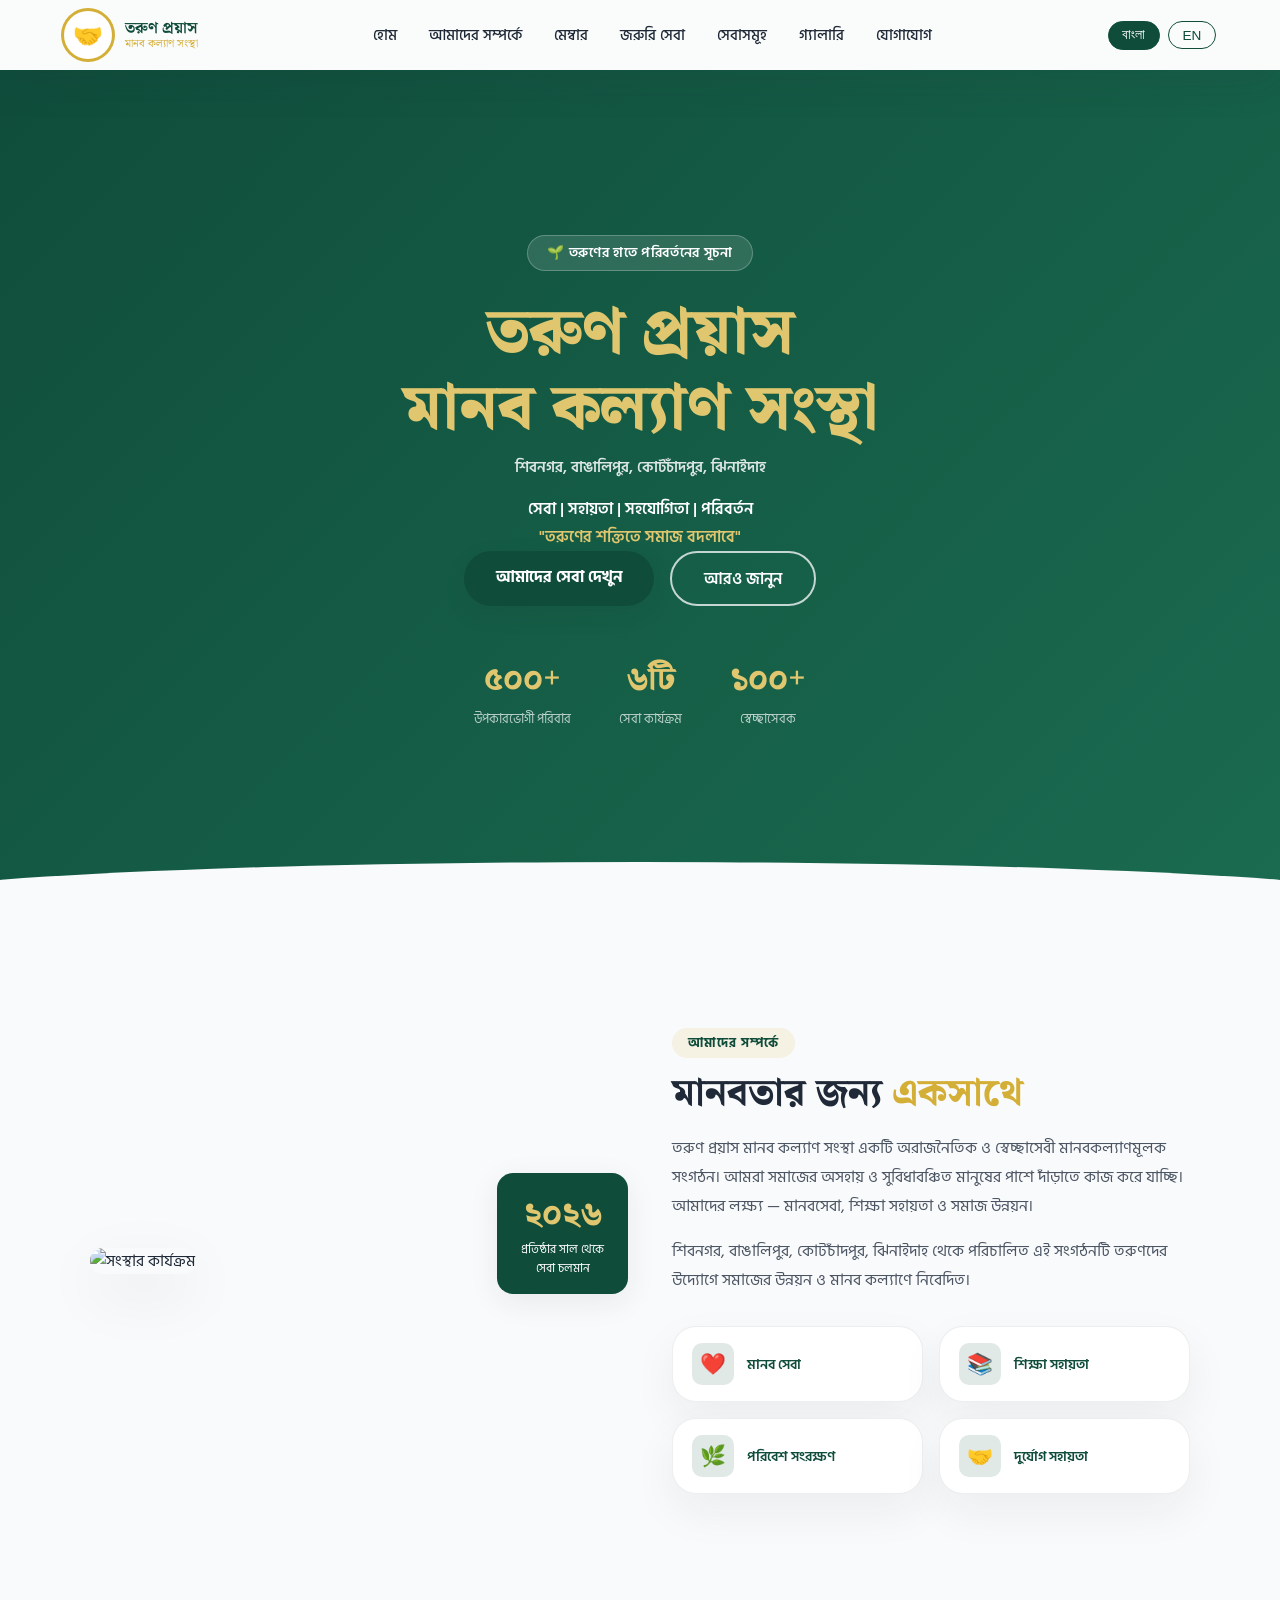
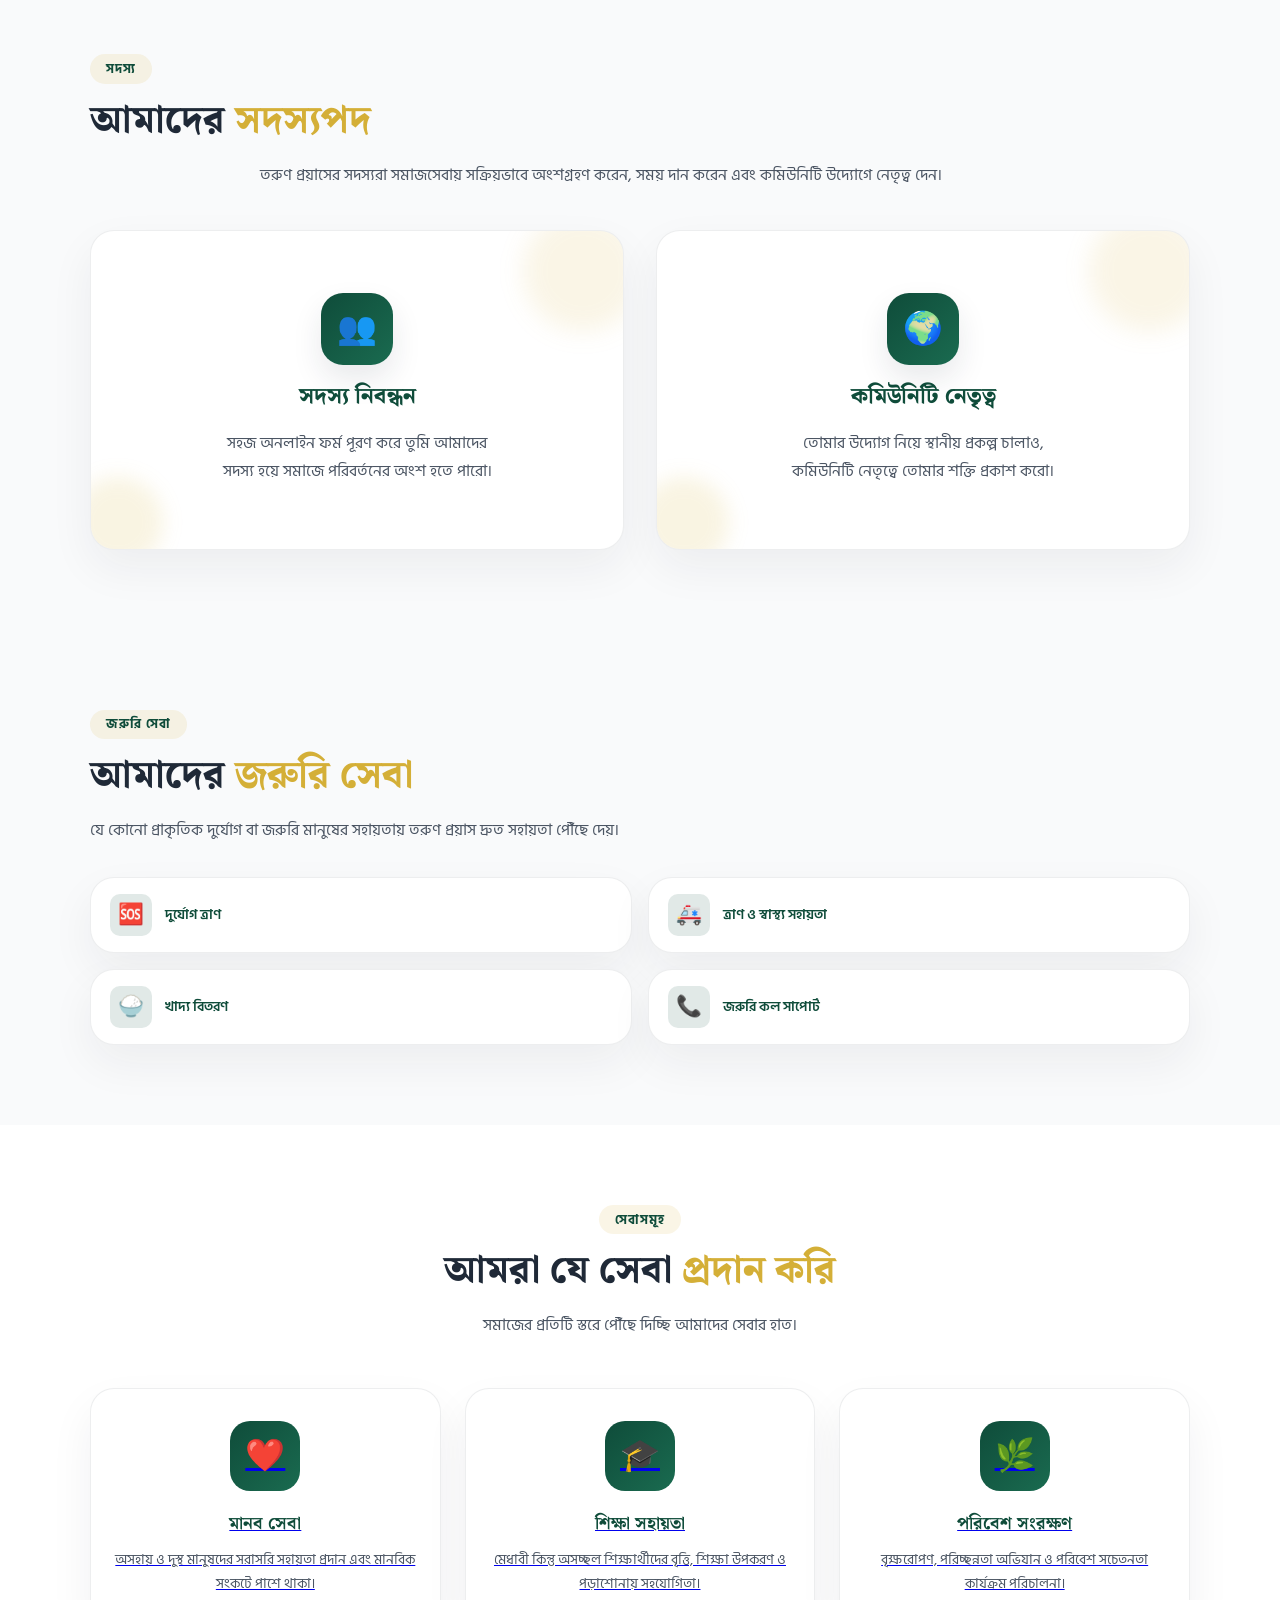
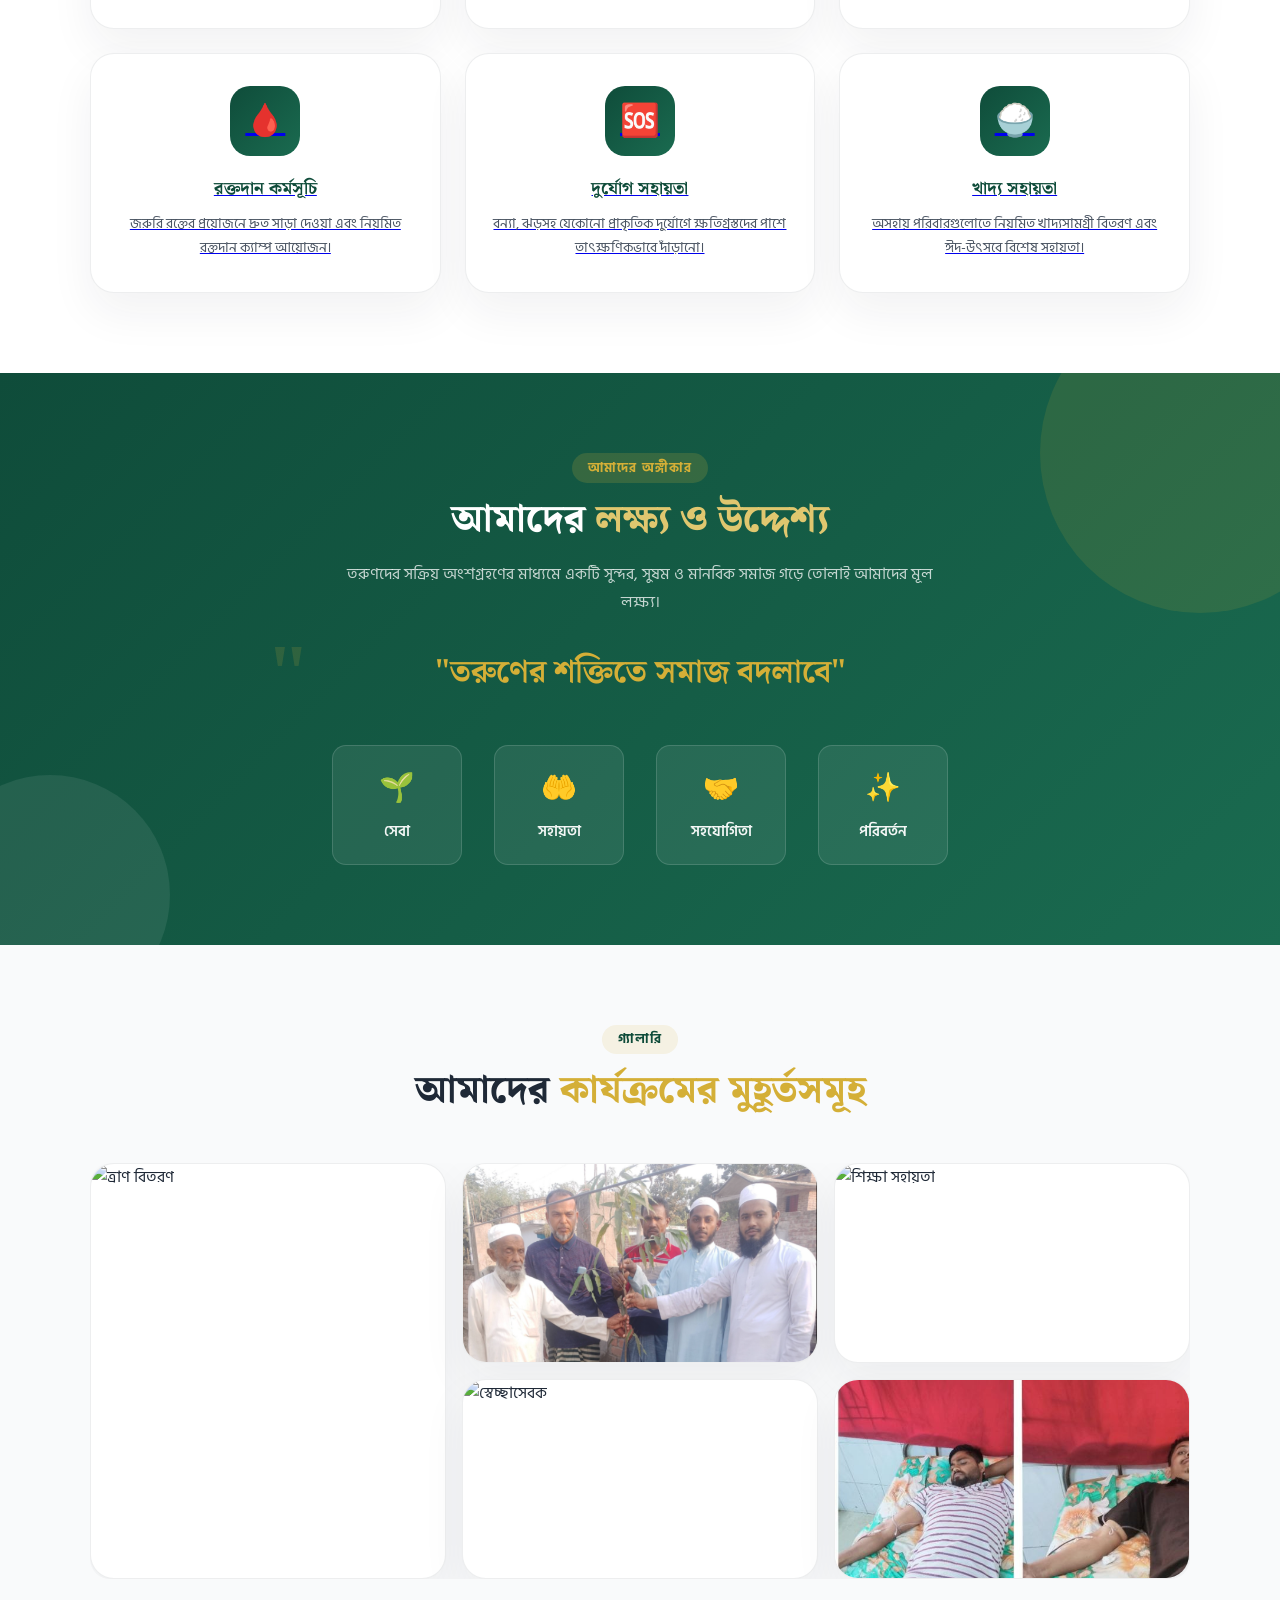
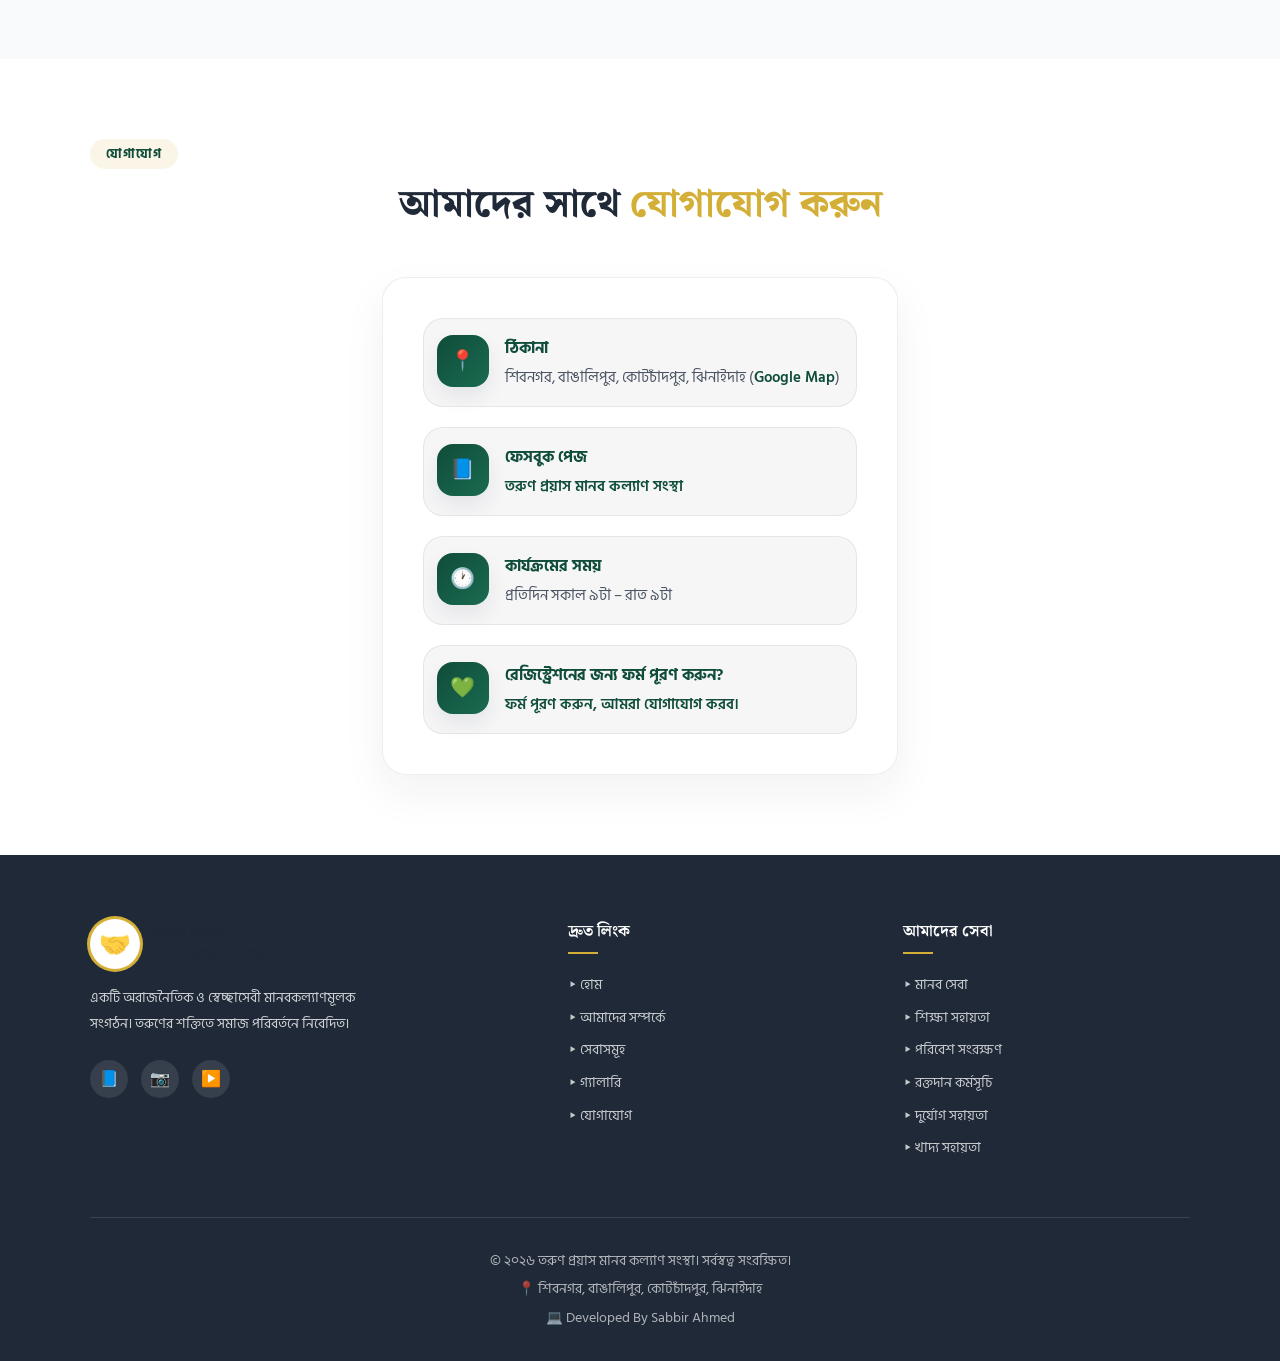
==== commit 6c874ee8: "None" ====
--- a/index.html
+++ b/index.html
@@ -1354,7 +1354,6 @@
     <li><a href="#services" data-i18n="nav_services">সেবাসমূহ</a></li>
     <li><a href="#gallery" data-i18n="nav_gallery">গ্যালারি</a></li>
     <li><a href="#contact" data-i18n="nav_contact">যোগাযোগ</a></li>
-    <li><a href="#contact" class="nav-donate-btn" data-i18n="nav_donate">সহযোগিতা করুন</a></li>
   </ul>
   <div class="lang-toggle">
     <button type="button" class="lang-btn active" data-lang="bn">বাংলা</button>
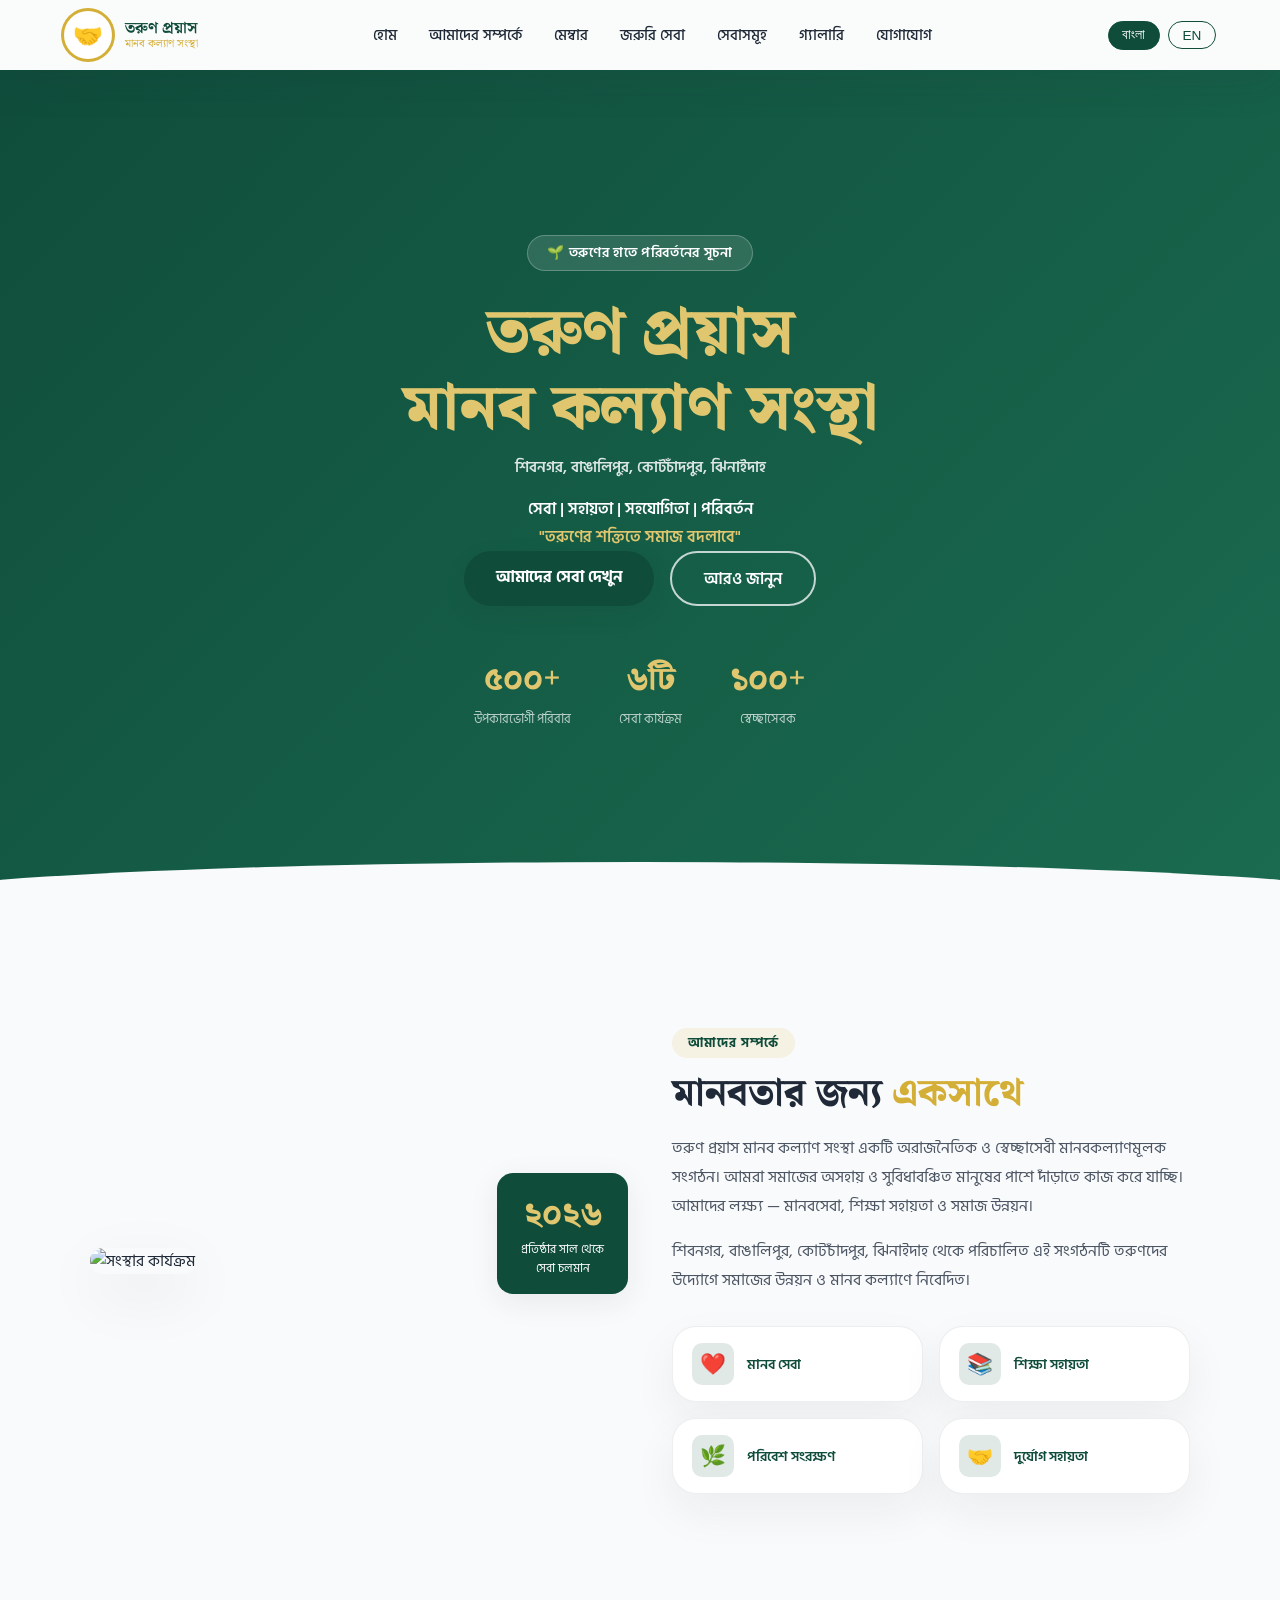
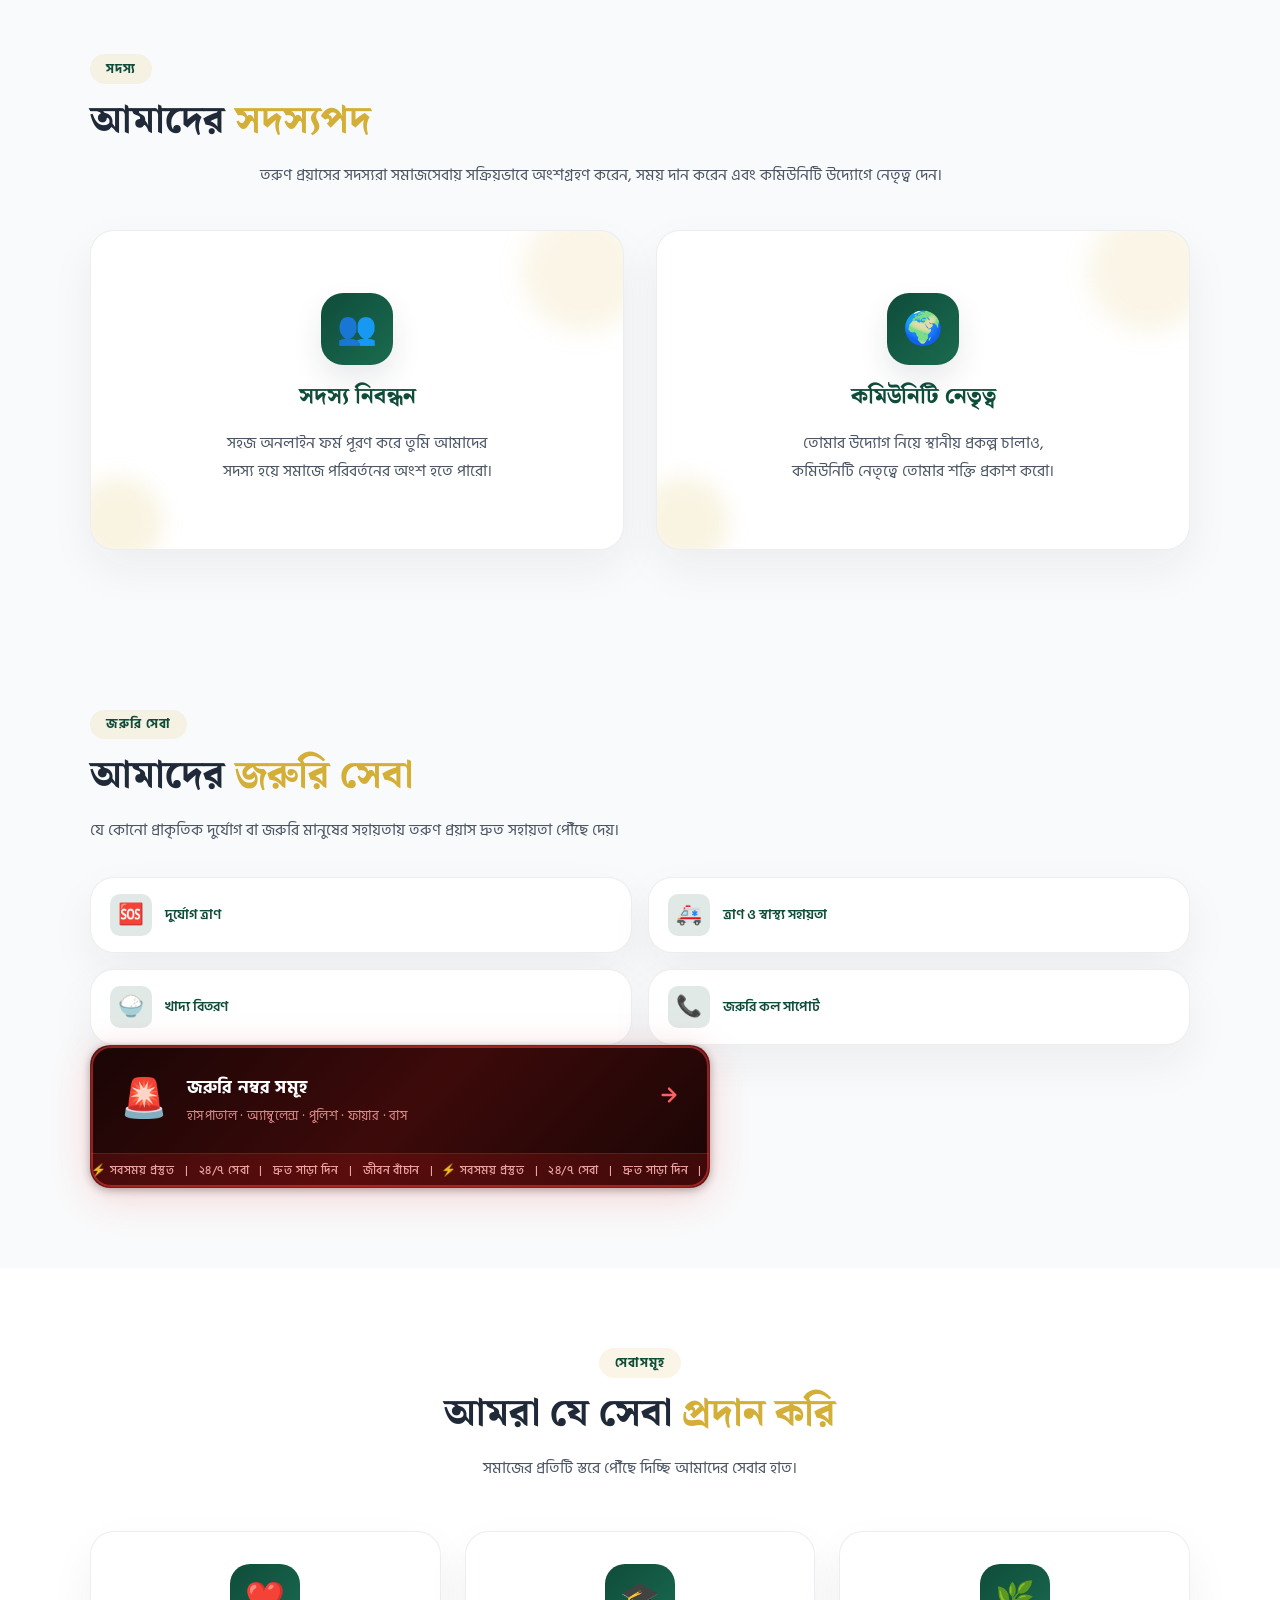
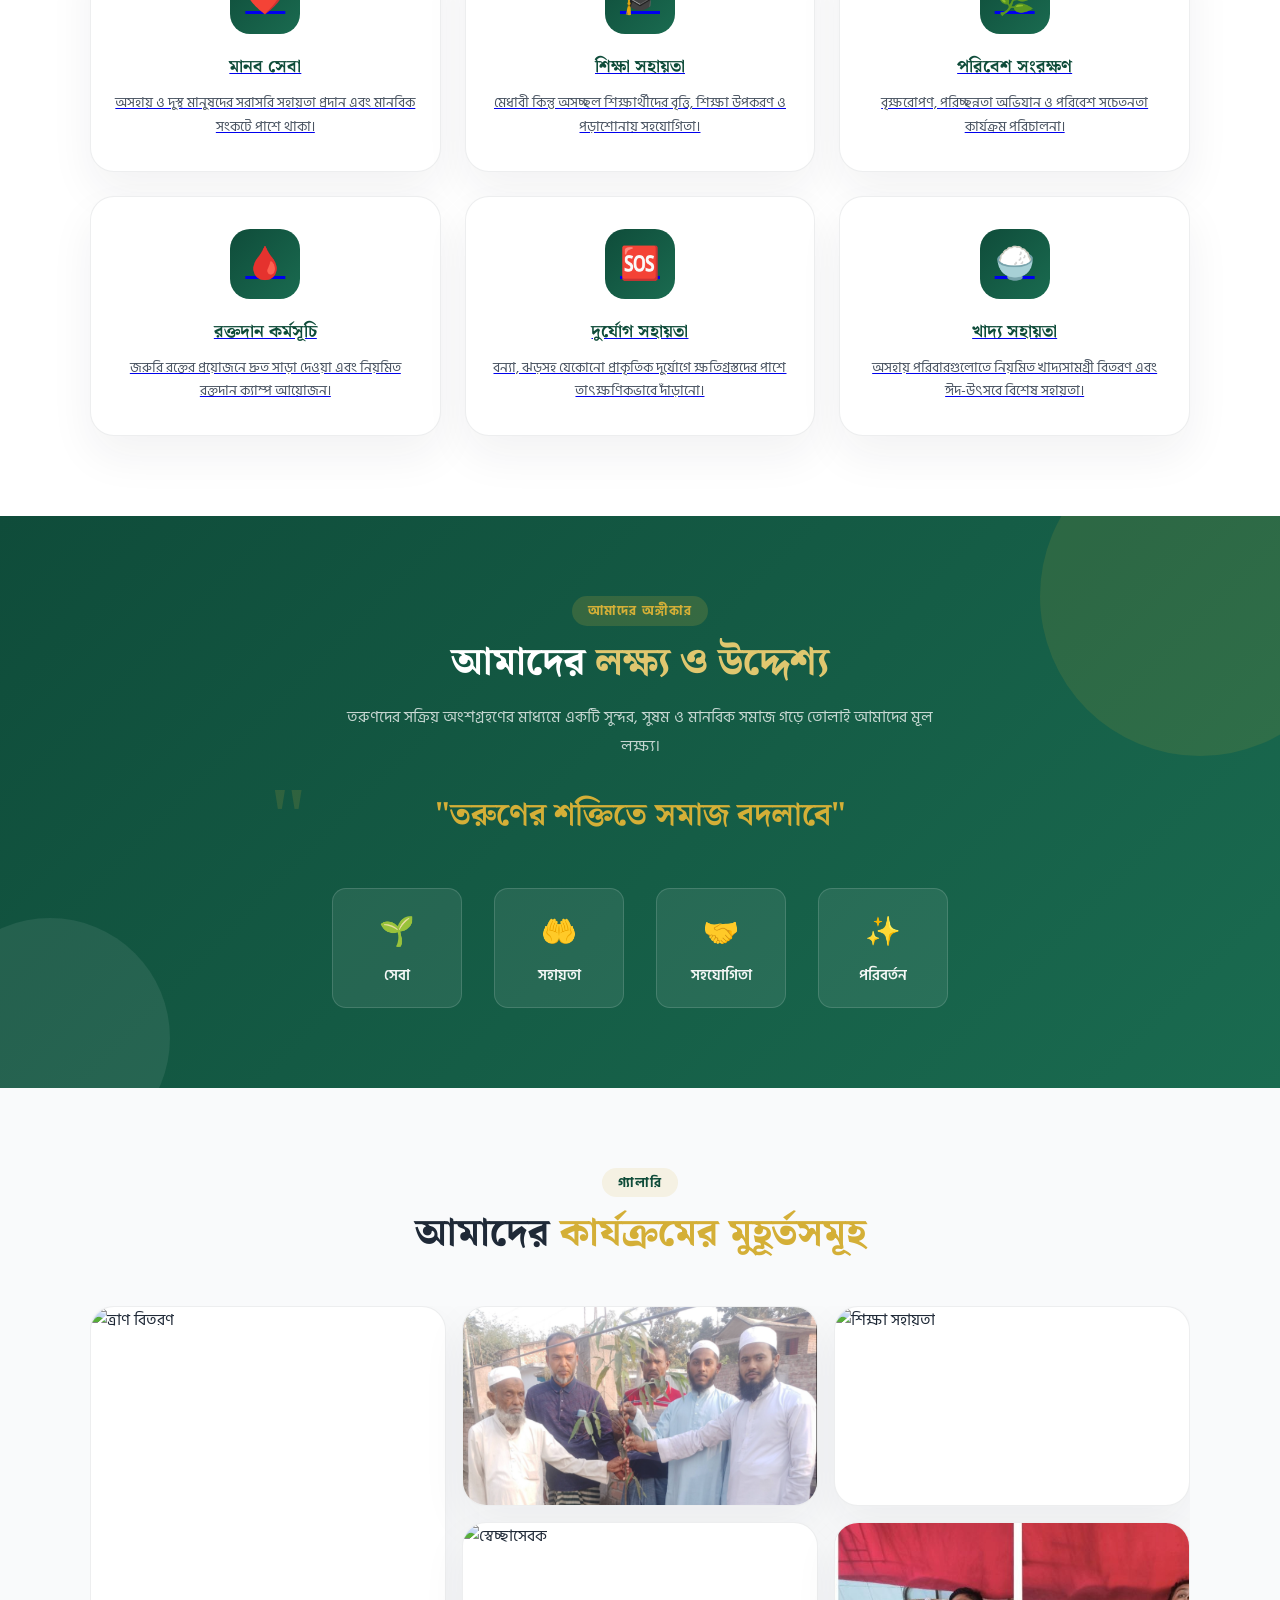
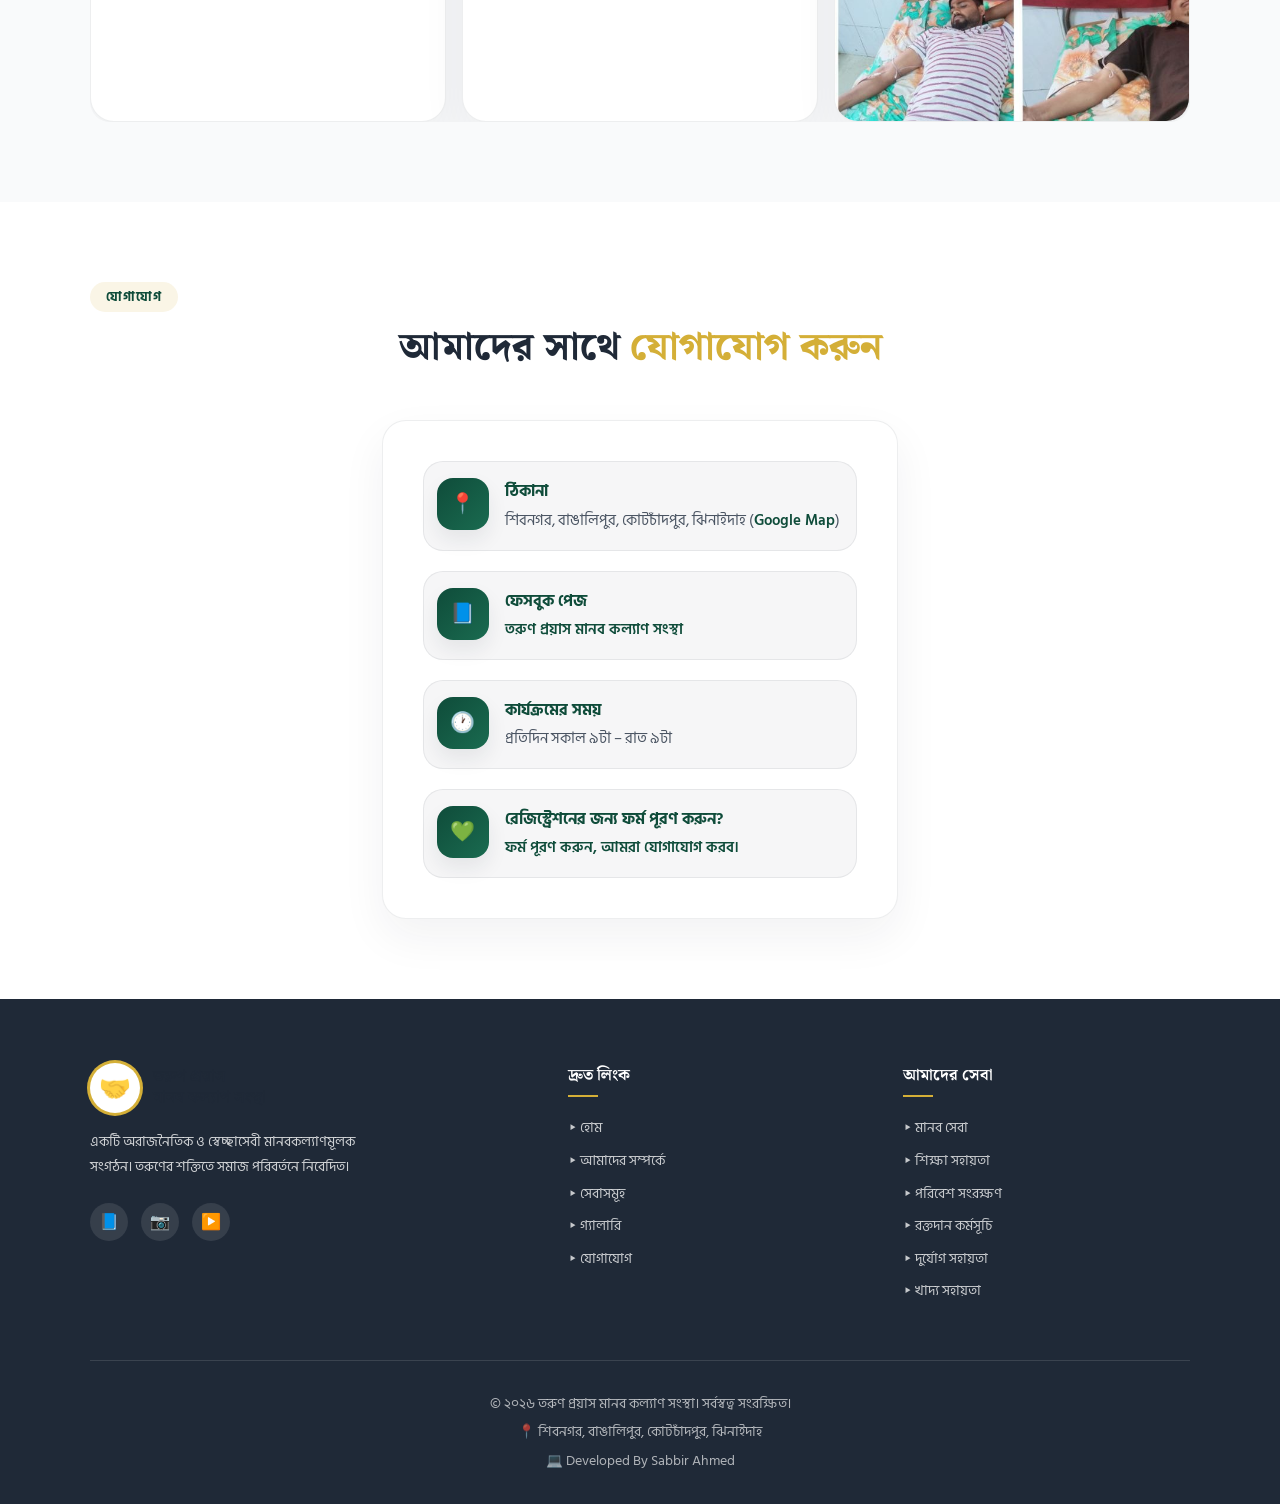
==== commit 5577ee60: ".." ====
--- a/index.html
+++ b/index.html
@@ -1333,6 +1333,130 @@
       .hero-center-layout { gap: 1rem; }
       .hero-header { margin-bottom: 2rem; }
     }
+<!-- ======= EMERGENCY CARD STYLES (add to your main CSS) ======= -->
+
+.emergency-card-wrapper {
+  margin-top: 2.5rem;
+  display: flex;
+  justify-content: center;
+}
+
+.emergency-card {
+  position: relative;
+  display: block;
+  text-decoration: none;
+  width: 100%;
+  max-width: 620px;
+  border-radius: 20px;
+  overflow: hidden;
+  background: linear-gradient(135deg, #1a0505 0%, #3d0a0a 50%, #1a0505 100%);
+  border: 1.5px solid rgba(255,80,80,0.35);
+  box-shadow: 0 8px 40px rgba(220,30,30,0.18), 0 2px 8px rgba(0,0,0,0.3);
+  transition: transform 0.22s cubic-bezier(.4,0,.2,1), box-shadow 0.22s;
+  cursor: pointer;
+}
+
+.emergency-card:hover {
+  transform: translateY(-4px) scale(1.012);
+  box-shadow: 0 16px 60px rgba(220,30,30,0.32), 0 4px 16px rgba(0,0,0,0.4);
+}
+
+.emergency-card:hover .emergency-card-arrow {
+  transform: translateX(5px);
+}
+
+/* Pulsing border glow */
+.emergency-card-pulse {
+  position: absolute;
+  inset: 0;
+  border-radius: 20px;
+  border: 2px solid rgba(255,60,60,0.5);
+  animation: cardPulse 2s ease-in-out infinite;
+  pointer-events: none;
+}
+
+@keyframes cardPulse {
+  0%, 100% { opacity: 1; box-shadow: 0 0 0 0 rgba(255,60,60,0.3); }
+  50% { opacity: 0.6; box-shadow: 0 0 0 8px rgba(255,60,60,0); }
+}
+
+.emergency-card-inner {
+  display: flex;
+  align-items: center;
+  gap: 1.2rem;
+  padding: 1.4rem 1.8rem;
+}
+
+.emergency-card-icon {
+  font-size: 2.4rem;
+  flex-shrink: 0;
+  animation: iconBounce 1.8s ease-in-out infinite;
+}
+
+@keyframes iconBounce {
+  0%, 100% { transform: scale(1); }
+  50% { transform: scale(1.12); }
+}
+
+.emergency-card-content {
+  flex: 1;
+  display: flex;
+  flex-direction: column;
+  gap: 0.25rem;
+}
+
+.emergency-card-title {
+  font-size: 1.15rem;
+  font-weight: 700;
+  color: #fff;
+  letter-spacing: 0.01em;
+}
+
+.emergency-card-sub {
+  font-size: 0.8rem;
+  color: rgba(255,160,160,0.85);
+  letter-spacing: 0.03em;
+}
+
+.emergency-card-arrow {
+  color: #ff6060;
+  transition: transform 0.22s ease;
+  flex-shrink: 0;
+}
+
+/* Scrolling ticker */
+.emergency-card-ticker {
+  background: rgba(220,30,30,0.18);
+  border-top: 1px solid rgba(255,80,80,0.2);
+  padding: 0.45rem 0;
+  display: flex;
+  overflow: hidden;
+  white-space: nowrap;
+}
+
+.emergency-card-ticker span {
+  display: inline-block;
+  color: rgba(255,180,180,0.9);
+  font-size: 0.75rem;
+  font-weight: 500;
+  letter-spacing: 0.04em;
+  animation: tickerScroll 14s linear infinite;
+}
+
+.emergency-card-ticker span:nth-child(2) {
+  animation-delay: -7s;
+}
+
+@keyframes tickerScroll {
+  0%   { transform: translateX(100%); }
+  100% { transform: translateX(-100%); }
+}
+
+@media (max-width: 600px) {
+  .emergency-card-inner { padding: 1.1rem 1.2rem; gap: 0.9rem; }
+  .emergency-card-icon { font-size: 2rem; }
+  .emergency-card-title { font-size: 1rem; }
+}
   </style>
 </head>
 <body>
@@ -1474,6 +1598,7 @@
 </section>
 
 <!-- EMERGENCY -->
+<!-- EMERGENCY SECTION (modified) - paste this into your main page -->
 <section class="emergency" id="emergency">
   <div class="container">
     <div class="section-label reveal" data-i18n="emergency_label">জরুরি সেবা</div>
@@ -1499,8 +1624,32 @@
         <div class="about-feature-text" data-i18n="emergency_call">জরুরি কল সাপোর্ট</div>
       </div>
     </div>
+
+    <!-- DYNAMIC EMERGENCY CARD -->
+    <div class="emergency-card-wrapper reveal" style="transition-delay:0.3s">
+      <a href="emergency-numbers.html" class="emergency-card" id="emergencyCard">
+        <div class="emergency-card-pulse"></div>
+        <div class="emergency-card-inner">
+          <div class="emergency-card-icon">🚨</div>
+          <div class="emergency-card-content">
+            <span class="emergency-card-title">জরুরি নম্বর সমূহ</span>
+            <span class="emergency-card-sub">হাসপাতাল · অ্যাম্বুলেন্স · পুলিশ · ফায়ার · বাস</span>
+          </div>
+          <div class="emergency-card-arrow">
+            <svg width="22" height="22" viewBox="0 0 24 24" fill="none" stroke="currentColor" stroke-width="2.5" stroke-linecap="round" stroke-linejoin="round"><path d="M5 12h14M12 5l7 7-7 7"/></svg>
+          </div>
+        </div>
+        <div class="emergency-card-ticker">
+          <span>⚡ সবসময় প্রস্তুত &nbsp;&nbsp;|&nbsp;&nbsp; ২৪/৭ সেবা &nbsp;&nbsp;|&nbsp;&nbsp; দ্রুত সাড়া দিন &nbsp;&nbsp;|&nbsp;&nbsp; জীবন বাঁচান &nbsp;&nbsp;|&nbsp;&nbsp;</span>
+          <span>⚡ সবসময় প্রস্তুত &nbsp;&nbsp;|&nbsp;&nbsp; ২৪/৭ সেবা &nbsp;&nbsp;|&nbsp;&nbsp; দ্রুত সাড়া দিন &nbsp;&nbsp;|&nbsp;&nbsp; জীবন বাঁচান &nbsp;&nbsp;|&nbsp;&nbsp;</span>
+        </div>
+      </a>
+    </div>
+
   </div>
 </section>
+
+
 
 <!-- SERVICES -->
 <section class="services" id="services">
@@ -2077,5 +2226,6 @@
 
   applyTranslations('bn');
 </script>
+<script src="scroll-restore.js"></script>
 </body>
 </html>
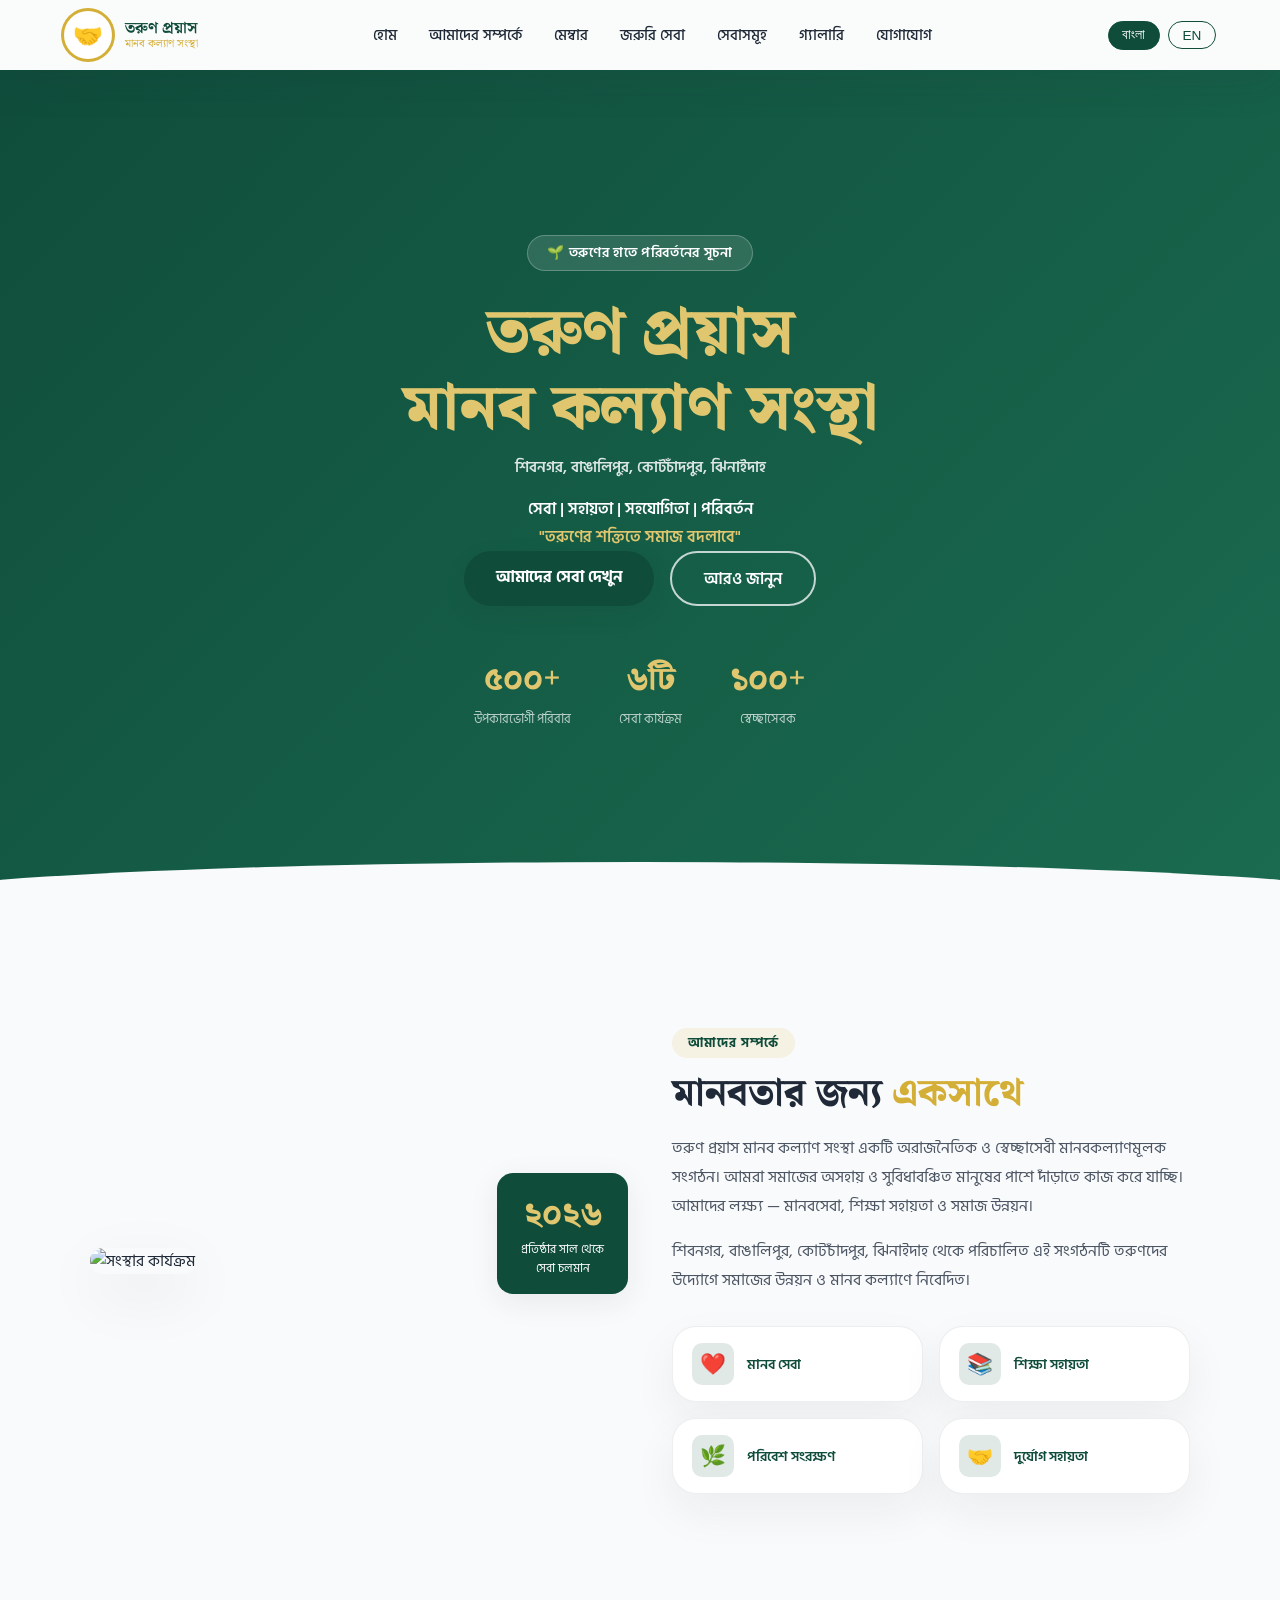
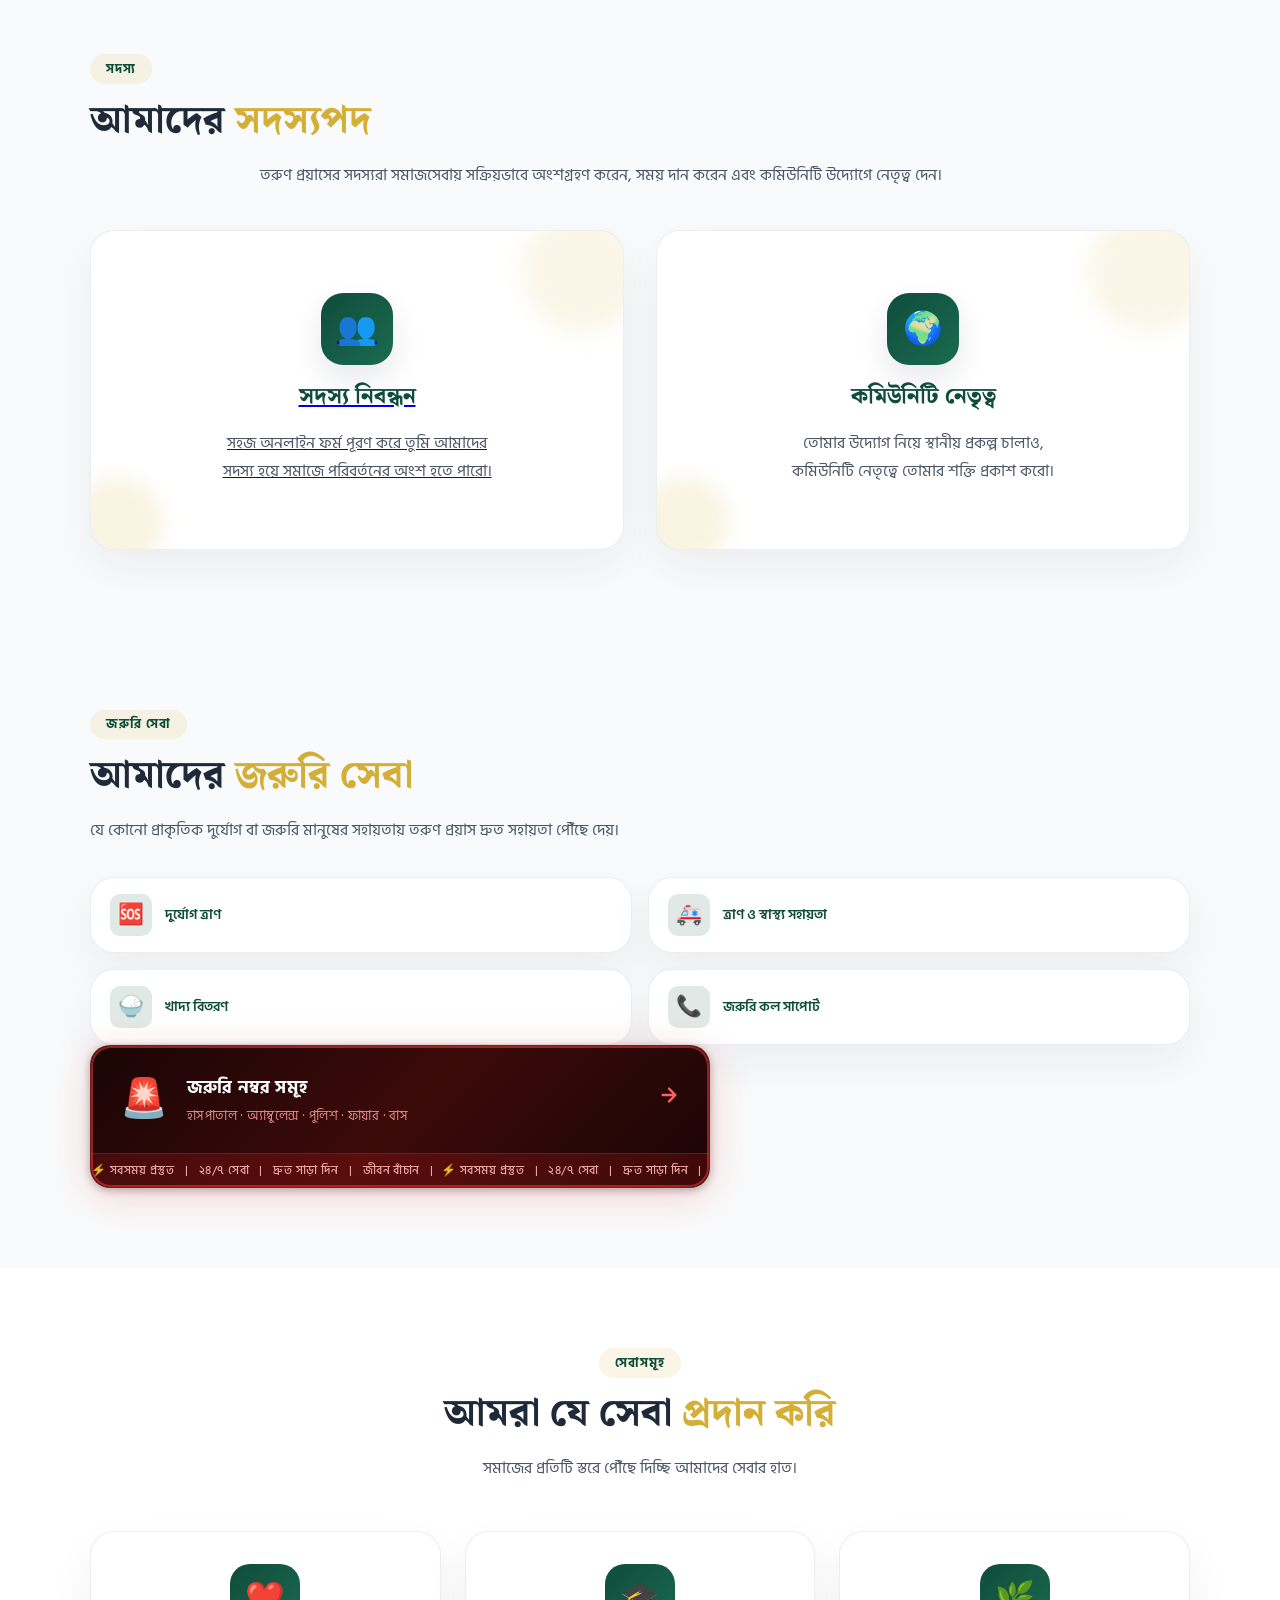
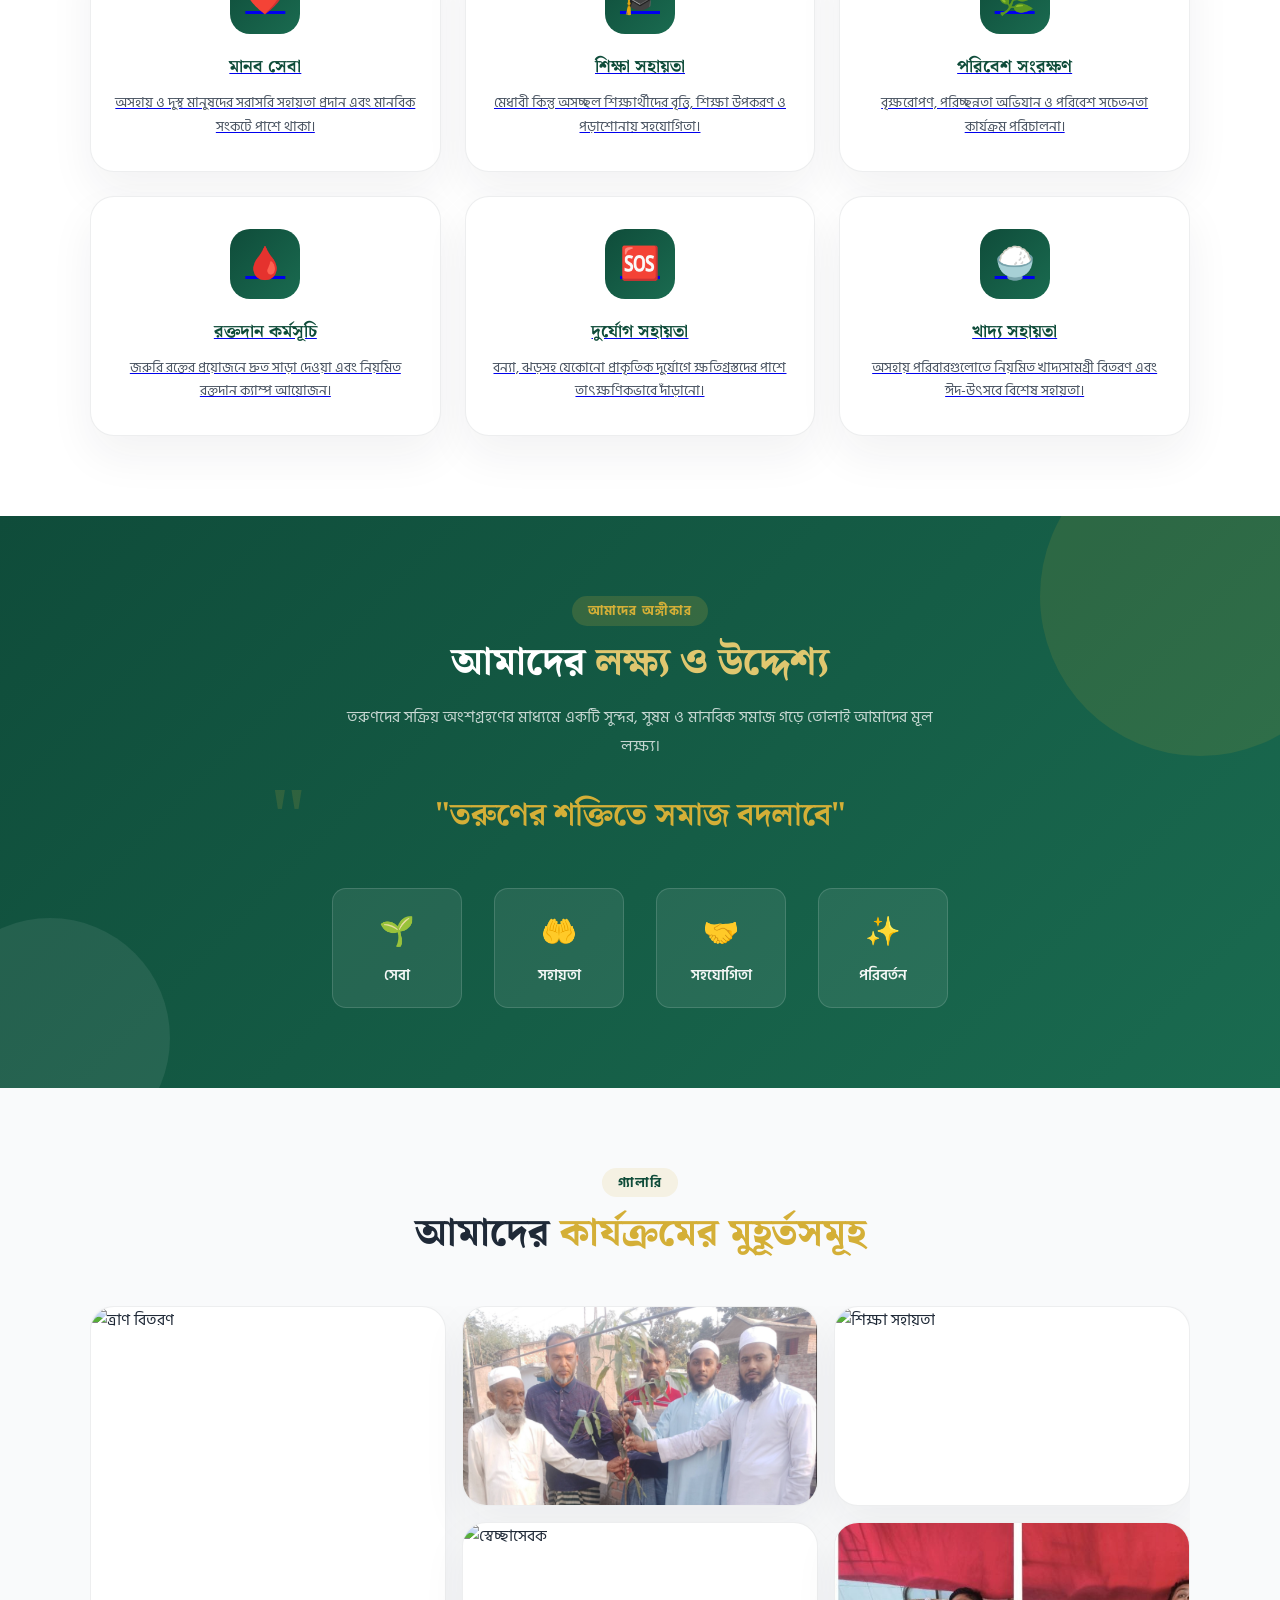
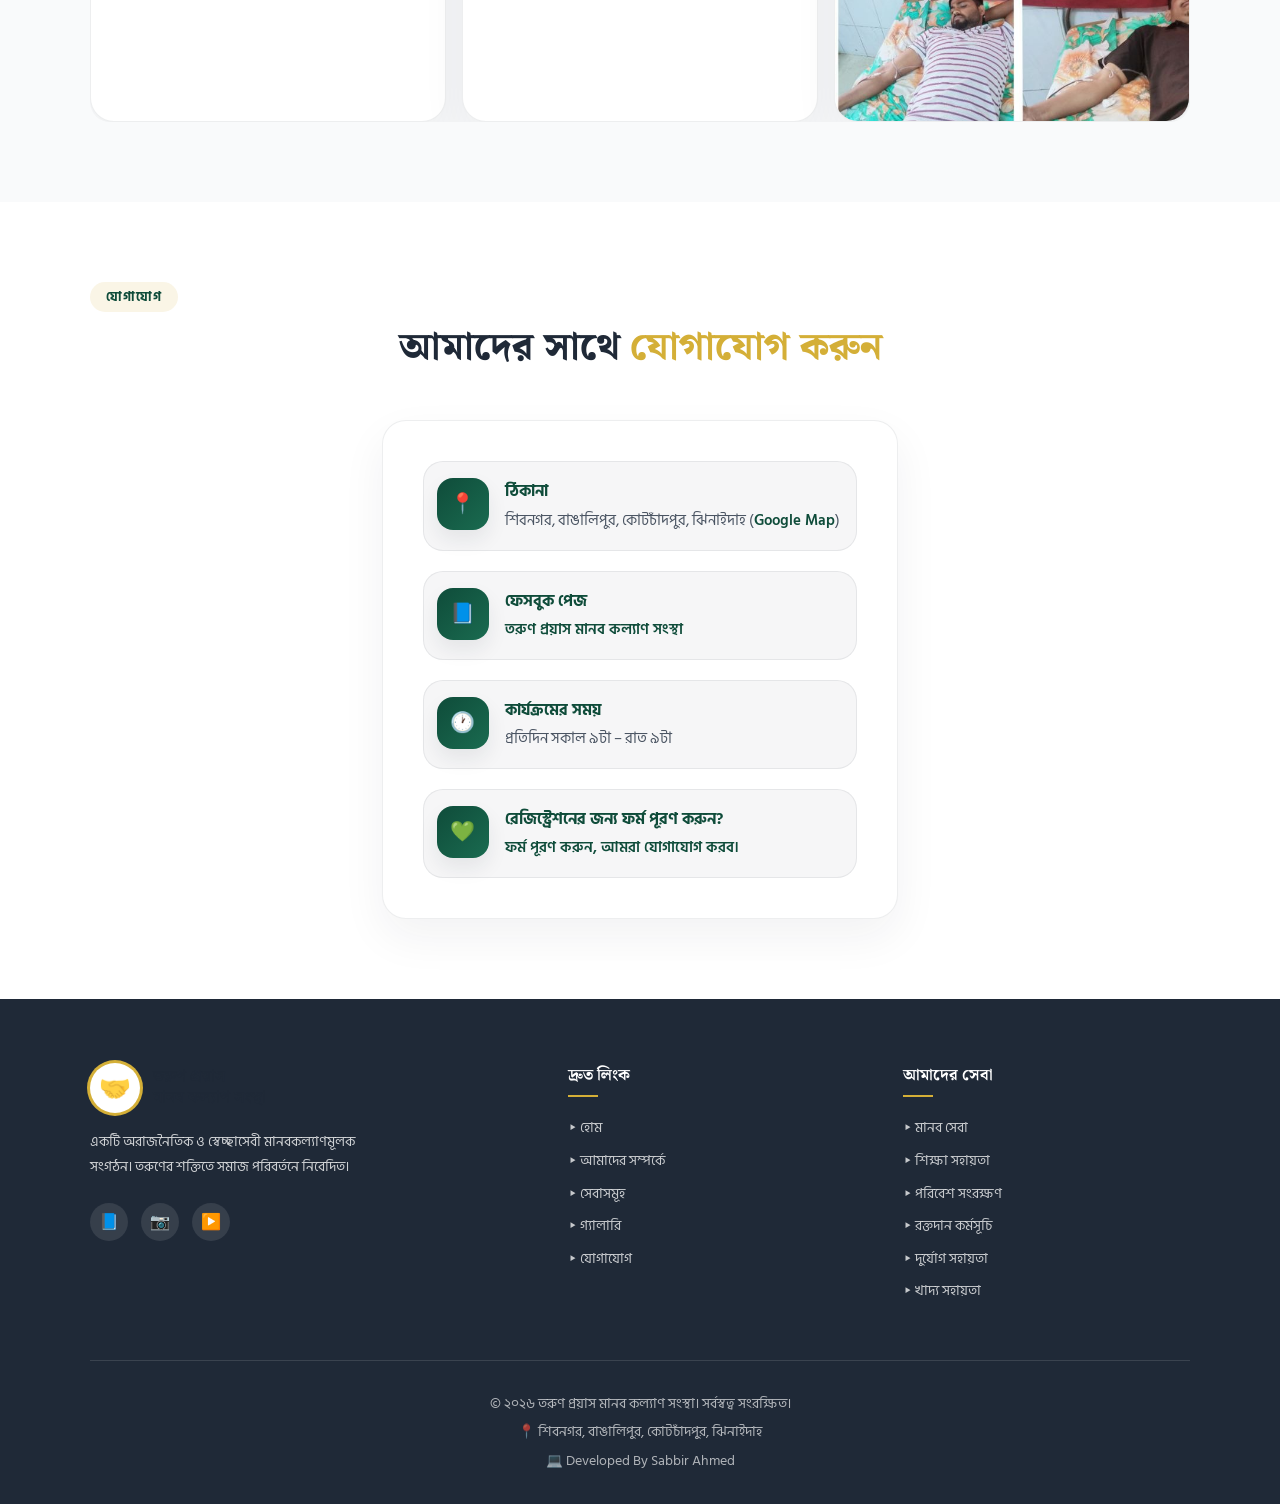
==== commit b180cac9: ".." ====
--- a/index.html
+++ b/index.html
@@ -1571,7 +1571,7 @@
     </div>
   </div>
 </section>
-
+ 
 <!-- MEMBERS -->
 <section class="members" id="members">
   <div class="container">
@@ -1581,11 +1581,15 @@
       তরুণ প্রয়াসের সদস্যরা সমাজসেবায় সক্রিয়ভাবে অংশগ্রহণ করেন, সময় দান করেন এবং কমিউনিটি উদ্যোগে নেতৃত্ব দেন।
     </p>
     <div class="members-grid reveal" style="transition-delay:0.15s">
-      <article class="member-card">
-        <div class="member-card-icon">👥</div>
-        <h3 class="member-card-title" data-i18n="members_card_registration_title">সদস্য নিবন্ধন</h3>
-        <p class="member-card-text" data-i18n="members_card_registration_desc">সহজ অনলাইন ফর্ম পূরণ করে তুমি আমাদের সদস্য হয়ে সমাজে পরিবর্তনের অংশ হতে পারো।</p>
-      </article>
+      <a href="registration.html" class="card-link">
+  <article class="member-card">
+    <div class="member-card-icon">👥</div>
+    <h3 class="member-card-title">সদস্য নিবন্ধন</h3>
+    <p class="member-card-text">
+      সহজ অনলাইন ফর্ম পূরণ করে তুমি আমাদের সদস্য হয়ে সমাজে পরিবর্তনের অংশ হতে পারো।
+    </p>
+  </article>
+</a>
       <a href="leadership.html" class="member-card-link">
         <article class="member-card">
           <div class="member-card-icon">🌍</div>
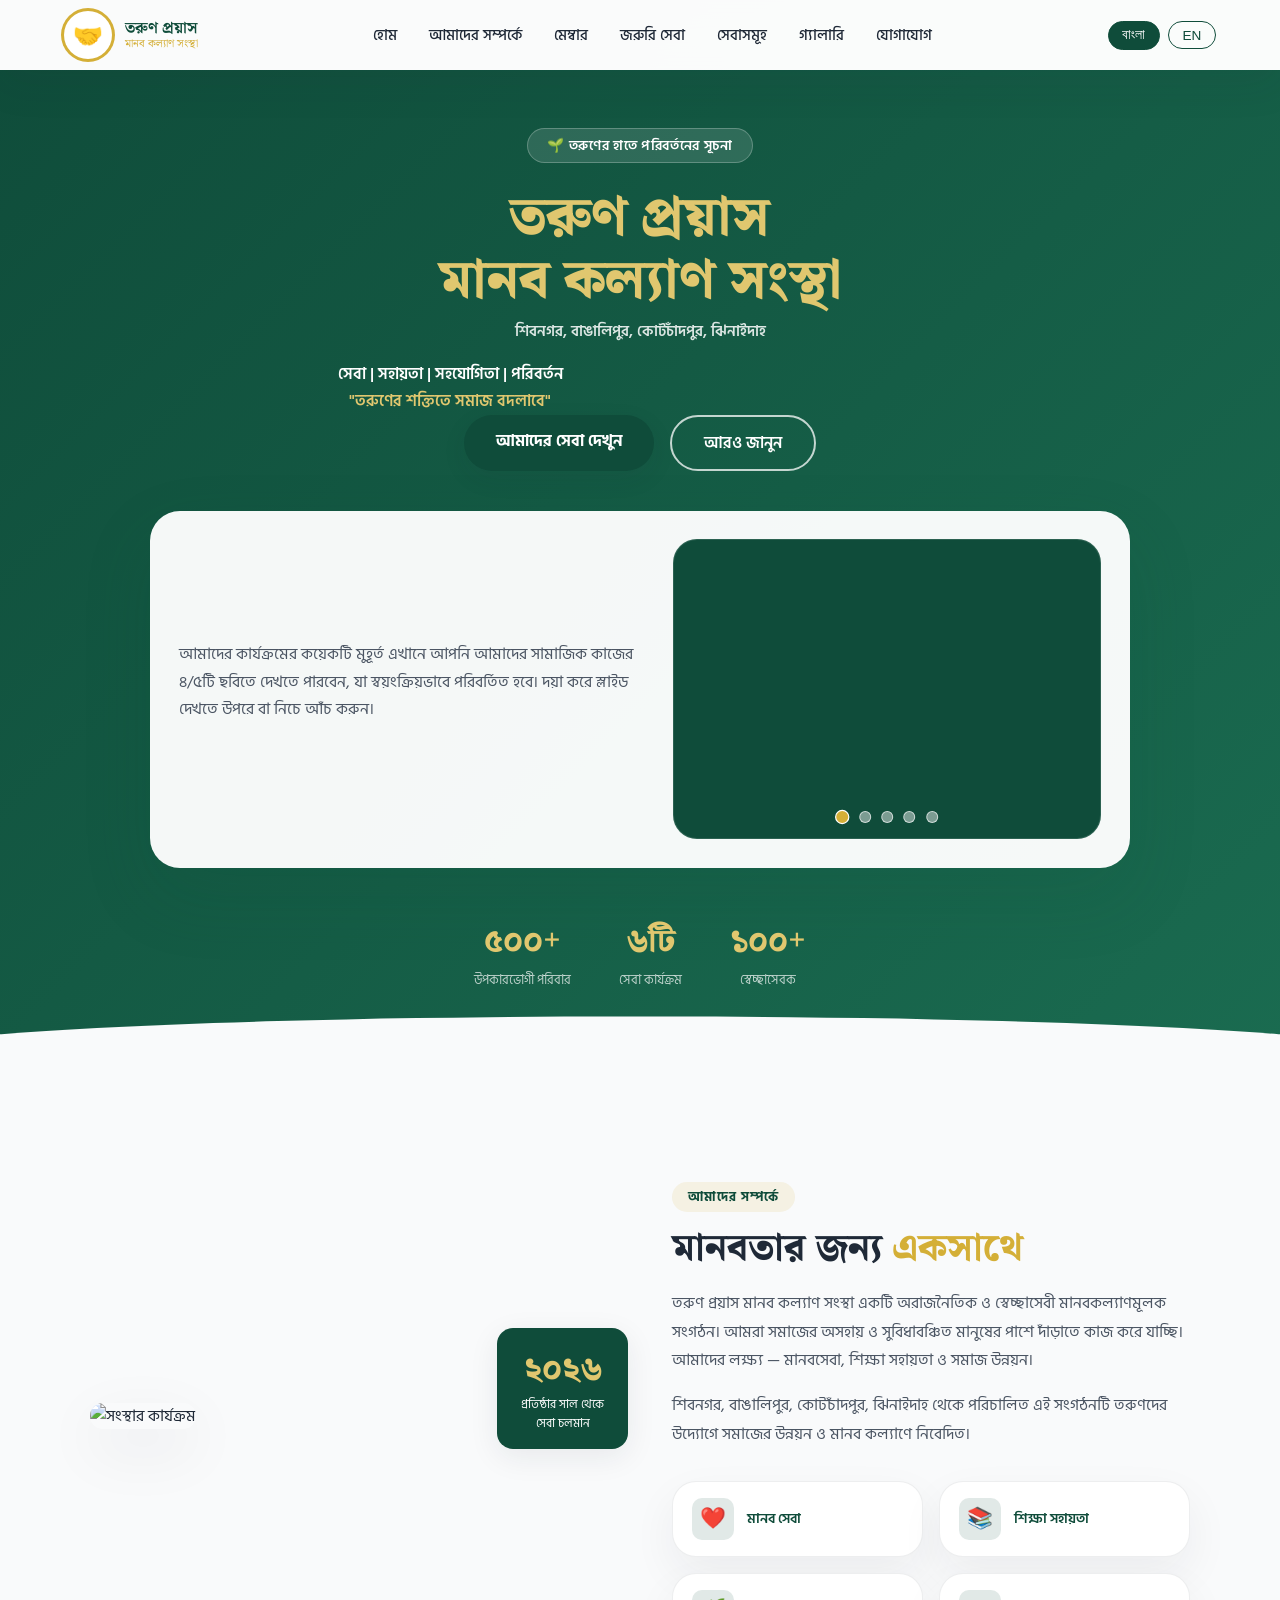
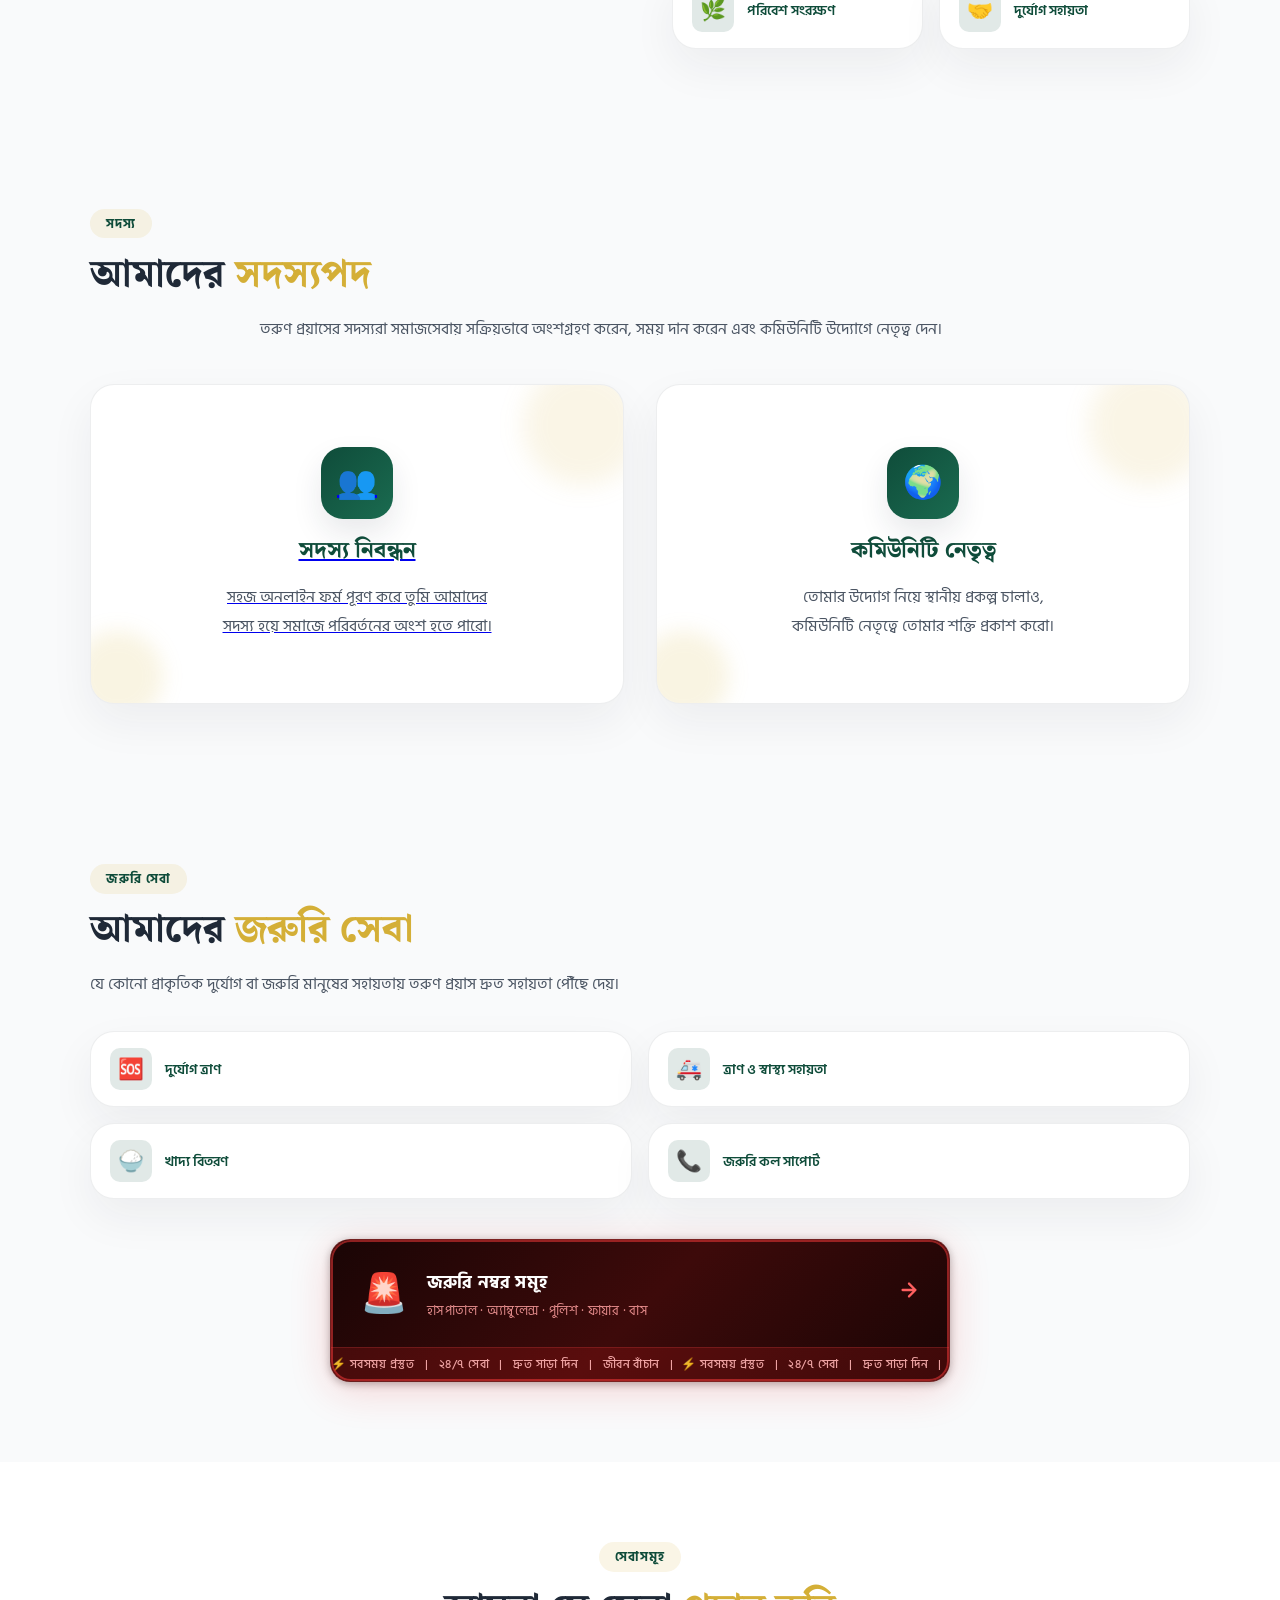
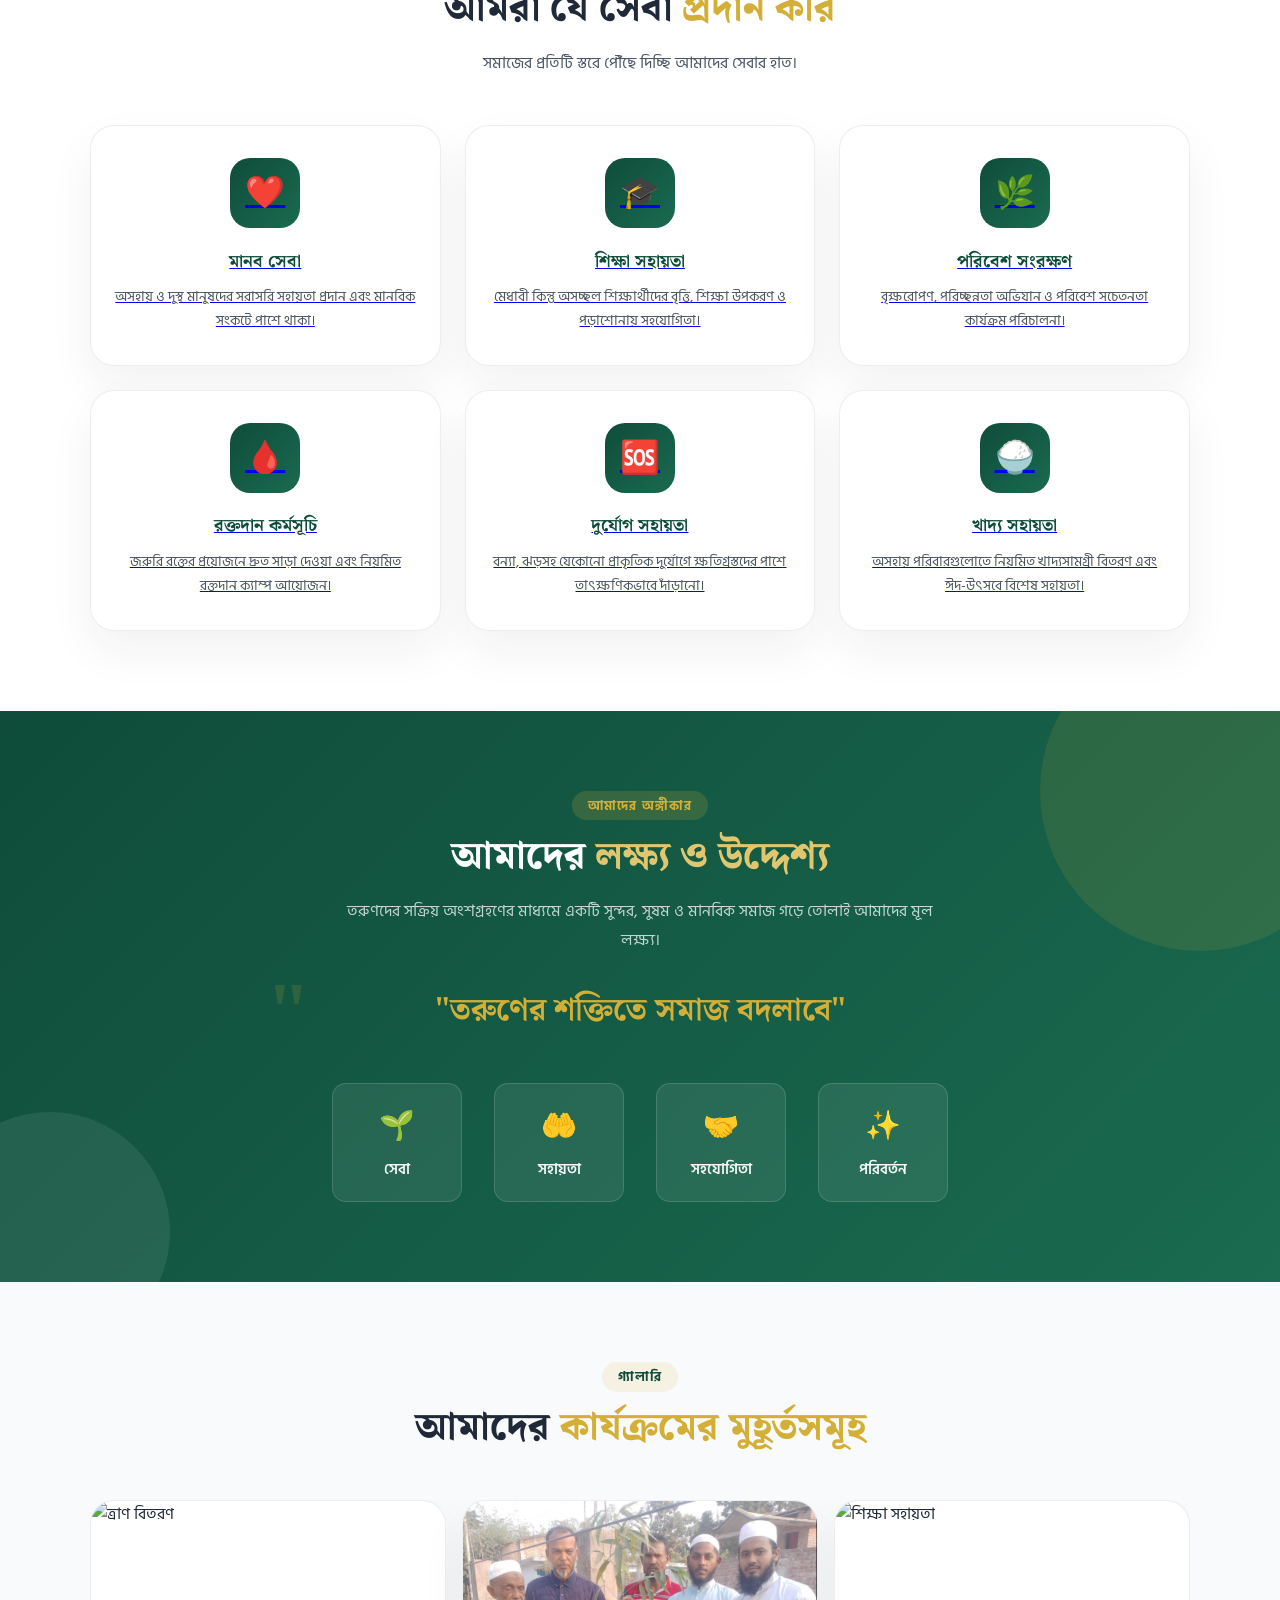
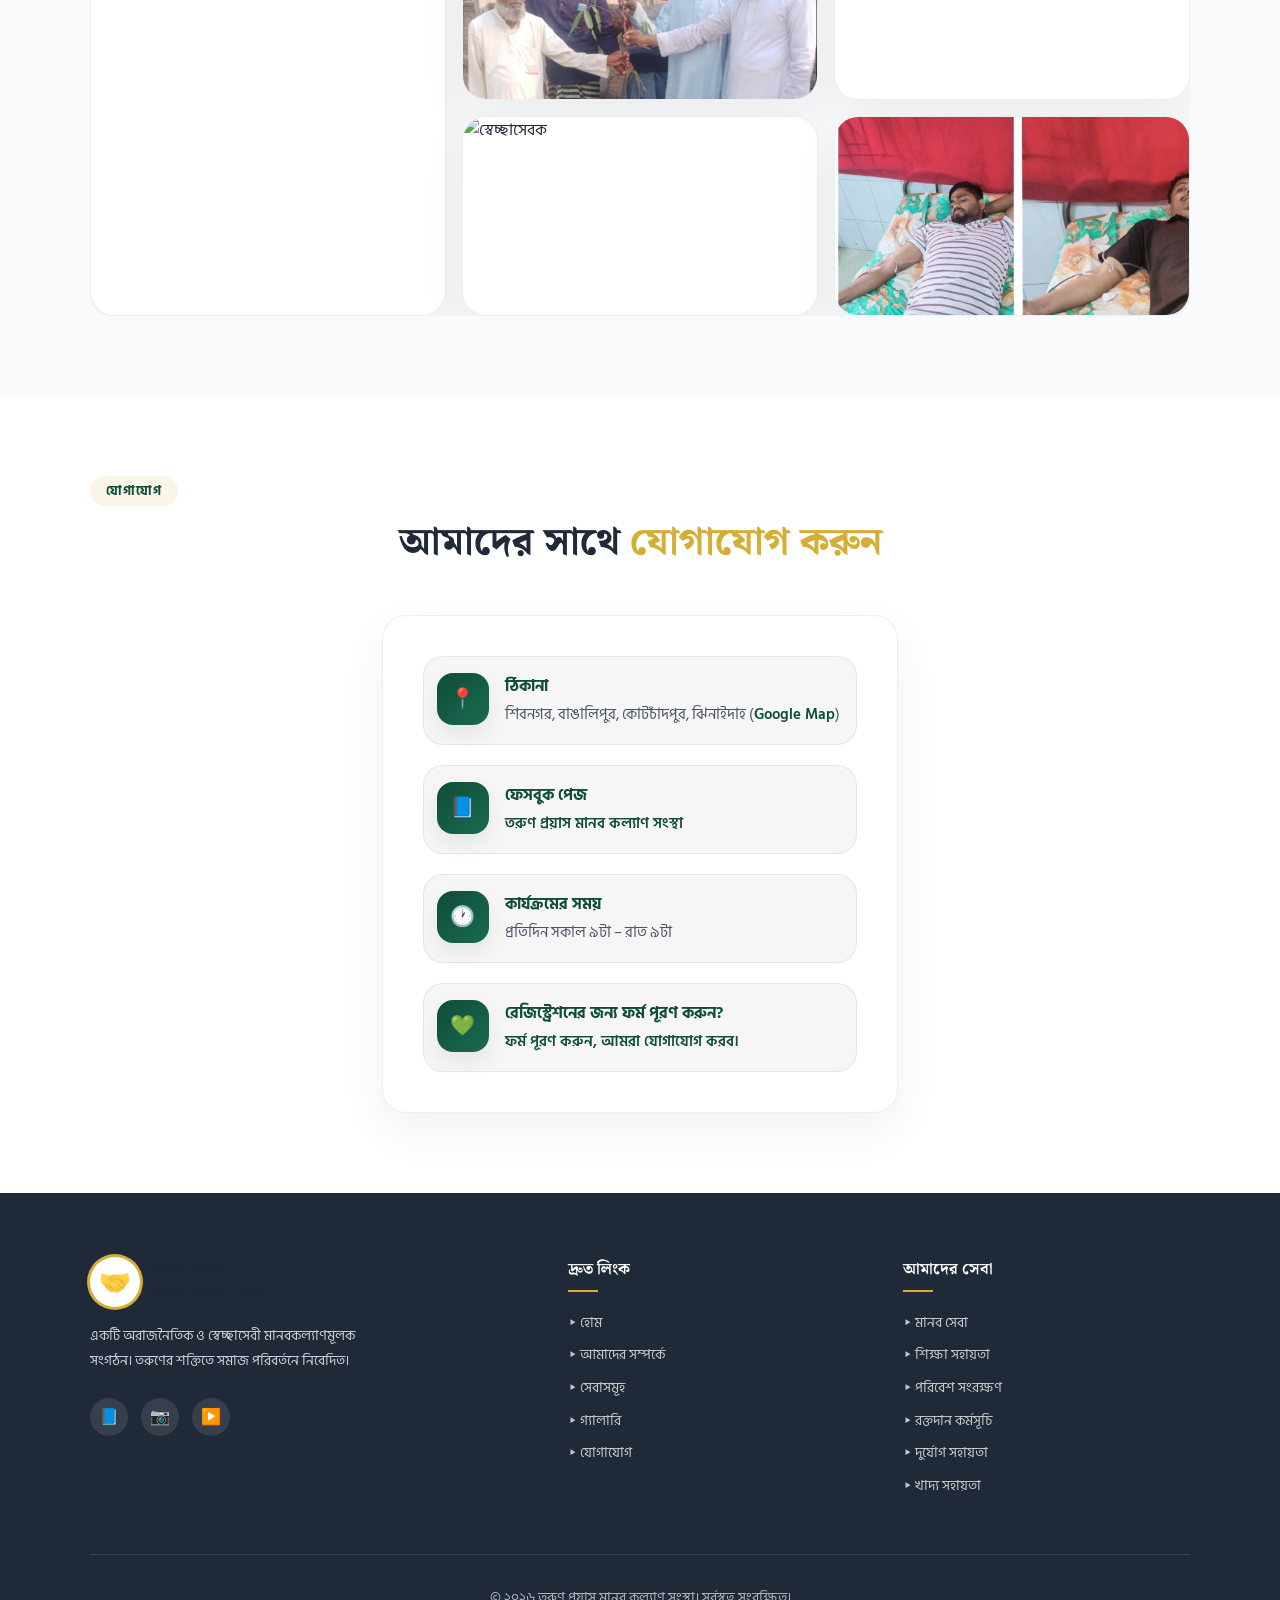
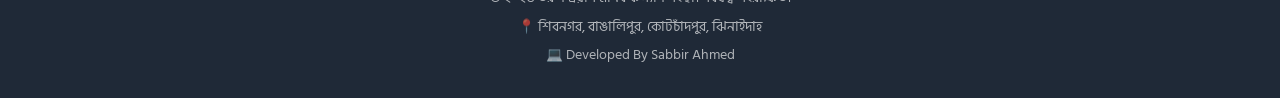
==== commit a03565f4: ",," ====
--- a/index.html
+++ b/index.html
@@ -5,1460 +5,8 @@
   <meta name="viewport" content="width=device-width, initial-scale=1.0"/>
   <title>তরুণ প্রয়াস মানব কল্যাণ সংস্থা</title>
   <link href="https://fonts.googleapis.com/css2?family=Hind+Siliguri:wght@300;400;500;600;700&family=Noto+Serif+Bengali:wght@400;600;700;900&display=swap" rel="stylesheet"/>
-  <style>
-    :root {
-      --green-dark: #0F4C3A;
-      --green-mid: #1A6B50;
-      --green-light: #4F845E;
-      --gold: #D4AF37;
-      --gold-light: #E0C76F;
-      --white: #ffffff;
-      --off-white: #F9FAFB;
-      --text-dark: #1F2937;
-      --text-mid: #4B5563;
-      --shadow: rgba(31,41,55,0.08);
-    }
-
-    * { margin: 0; padding: 0; box-sizing: border-box; }
-
-    html { scroll-behavior: smooth; }
-
-    body {
-      font-family: 'Hind Siliguri', sans-serif;
-      background: var(--off-white);
-      color: var(--text-dark);
-      overflow-x: hidden;
-    }
-
-    /* ===== NAVBAR ===== */
-    nav {
-      position: fixed;
-      top: 0; left: 0; right: 0;
-      z-index: 1000;
-      background: var(--white);
-      backdrop-filter: blur(12px);
-      display: flex;
-      align-items: center;
-      justify-content: space-between;
-      padding: 0.7rem 4rem;
-      box-shadow: 0 15px 40px rgba(31,41,55,0.08);
-    }
-
-    .nav-logo {
-      display: flex;
-      align-items: center;
-      gap: 0.8rem;
-      text-decoration: none;
-    }
-
-    .nav-logo-icon {
-      width: 48px; height: 48px;
-      background: var(--white);
-      border-radius: 50%;
-      display: flex;
-      align-items: center;
-      justify-content: center;
-      font-size: 1.5rem;
-      color: var(--green-dark);
-      box-shadow: 0 0 0 3px var(--gold);
-    }
-
-    .nav-logo-text {
-      color: var(--green-dark);
-      font-family: 'Noto Serif Bengali', serif;
-      font-size: 1rem;
-      font-weight: 700;
-      line-height: 1.2;
-    }
-
-    .nav-logo-text span {
-      display: block;
-      font-size: 0.7rem;
-      font-weight: 400;
-      color: var(--gold);
-    }
-
-    .nav-links {
-      display: flex;
-      gap: 2rem;
-      list-style: none;
-    }
-
-    .nav-links a {
-      color: var(--text-dark);
-      text-decoration: none;
-      font-size: 0.95rem;
-      font-weight: 500;
-      transition: color 0.2s;
-      position: relative;
-    }
-
-    .nav-links a::after {
-      content: '';
-      position: absolute;
-      bottom: -4px; left: 0;
-      width: 0; height: 2px;
-      background: var(--gold);
-      transition: width 0.3s;
-    }
-
-    .nav-links a:hover { color: var(--gold); }
-    .nav-links a:hover::after { width: 100%; }
-
-    .nav-donate-btn {
-      background: var(--green-dark);
-      color: var(--white) !important;
-      padding: 0.5rem 1.2rem;
-      border-radius: 50px;
-      font-weight: 700 !important;
-      transition: background 0.2s, transform 0.2s !important;
-    }
-
-    .nav-donate-btn:hover {
-      background: var(--gold) !important;
-      color: var(--green-dark) !important;
-      transform: translateY(-2px);
-    }
-
-    .nav-donate-btn::after { display: none; }
-
-    .lang-toggle {
-      display: flex;
-      gap: 0.5rem;
-      align-items: center;
-    }
-
-    .lang-btn {
-      border: 1px solid var(--green-dark);
-      background: transparent;
-      color: var(--green-dark);
-      padding: 0.35rem 0.85rem;
-      border-radius: 999px;
-      cursor: pointer;
-      font-size: 0.85rem;
-      transition: background 0.2s, color 0.2s, transform 0.2s;
-    }
-
-    .lang-btn:hover {
-      background: rgba(15,76,58,0.08);
-      transform: translateY(-1px);
-    }
-
-    .lang-btn.active {
-      background: var(--green-dark);
-      color: var(--white);
-      border-color: var(--green-dark);
-    }
-
-    /* Hamburger */
-    .hamburger {
-      display: none;
-      flex-direction: column;
-      gap: 5px;
-      cursor: pointer;
-      padding: 4px;
-    }
-
-    .hamburger span {
-      display: block;
-      width: 26px; height: 3px;
-      background: var(--green-dark);
-      border-radius: 2px;
-      transition: 0.3s;
-    }
-
-    /* ===== HERO ===== */
-    .hero {
-      min-height: 100vh;
-      background: linear-gradient(135deg, var(--green-dark) 0%, var(--green-mid) 100%);
-      display: flex;
-      align-items: center;
-      justify-content: center;
-      text-align: center;
-      padding: 8rem 2rem 4rem;
-      position: relative;
-      overflow: hidden;
-      color: var(--white);
-    }
-
-    .hero::before {
-      content: '';
-      position: absolute;
-      bottom: -2px; left: 0; right: 0;
-      height: 40px;
-      background: var(--off-white);
-      clip-path: ellipse(60% 100% at 50% 100%);
-    }
-
-    .hero-badge {
-      display: inline-block;
-      background: rgba(255,255,255,0.12);
-      border: 1px solid rgba(255,255,255,0.24);
-      color: var(--white);
-      padding: 0.35rem 1.2rem;
-      border-radius: 50px;
-      font-size: 0.85rem;
-      font-weight: 600;
-      letter-spacing: 0.05em;
-      margin-bottom: 1.5rem;
-      animation: fadeDown 0.8s ease both;
-    }
-
-    .hero h1 {
-      font-family: 'Noto Serif Bengali', serif;
-      font-size: clamp(2.2rem, 5vw, 4rem);
-      font-weight: 900;
-      color: var(--white);
-      line-height: 1.2;
-      margin-bottom: 0.5rem;
-      animation: fadeDown 0.9s 0.1s ease both;
-    }
-
-    .hero h1 span {
-      color: var(--gold-light);
-      display: block;
-    }
-
-    .hero-tagline {
-      font-size: 1.1rem;
-      color: rgba(255,255,255,0.85);
-      margin: 1.2rem auto 2rem;
-      max-width: 600px;
-      line-height: 1.7;
-      animation: fadeDown 1s 0.2s ease both;
-    }
-
-    .hero-tagline em {
-      color: var(--gold-light);
-      font-style: normal;
-      font-weight: 600;
-    }
-
-    .hero-box {
-      max-width: 980px;
-      margin: 2.5rem auto 0;
-      display: grid;
-      grid-template-columns: 1.1fr 1fr;
-      gap: 1.5rem;
-      background: rgba(255,255,255,0.96);
-      border-radius: 30px;
-      padding: 1.8rem;
-      box-shadow: 0 28px 70px rgba(15,76,58,0.14);
-      color: var(--text-dark);
-      align-items: center;
-    }
-
-    .hero-box-copy {
-      text-align: left;
-    }
-
-    .hero-box-copy .hero-box-badge {
-      display: inline-flex;
-      align-items: center;
-      gap: 0.6rem;
-      background: rgba(15,76,58,0.08);
-      color: var(--green-dark);
-      padding: 0.55rem 1rem;
-      border-radius: 999px;
-      font-weight: 700;
-      letter-spacing: 0.04em;
-      margin-bottom: 1rem;
-    }
-
-    .hero-box-copy h3 {
-      font-family: 'Noto Serif Bengali', serif;
-      font-size: clamp(2rem, 4vw, 3rem);
-      font-weight: 900;
-      margin-bottom: 0.5rem;
-      color: var(--green-dark);
-      line-height: 1.05;
-    }
-
-    .hero-box-copy p {
-      margin-bottom: 0.85rem;
-      font-size: 0.98rem;
-      line-height: 1.75;
-      color: var(--text-mid);
-    }
-
-    .hero-box-copy .hero-box-subtitle {
-      font-size: 1.05rem;
-      color: var(--text-dark);
-      font-weight: 700;
-    }
-
-    .hero-box-copy .hero-box-location {
-      color: var(--text-mid);
-    }
-
-    .hero-box-copy .hero-box-points em {
-      color: var(--gold);
-      font-style: normal;
-      font-weight: 700;
-    }
-
-    .hero-box-slider {
-      position: relative;
-      min-height: 300px;
-      border-radius: 24px;
-      overflow: hidden;
-      background: var(--green-dark);
-      box-shadow: inset 0 0 0 1px rgba(255,255,255,0.12);
-    }
-
-    .hero-slider {
-      position: relative;
-      width: 100%;
-      height: 100%;
-    }
-
-    .hero-slide {
-      position: absolute;
-      inset: 0;
-      background-size: cover;
-      background-position: center;
-      opacity: 0;
-      transition: opacity 0.8s ease;
-    }
-
-    .hero-slide.active {
-      opacity: 1;
-    }
-
-    .hero-slide-overlay {
-      position: absolute;
-      inset: 0;
-      background: linear-gradient(180deg, rgba(15,76,58,0.32), rgba(15,76,58,0.9));
-    }
-
-    .hero-slide-caption {
-      position: absolute;
-      bottom: 1rem;
-      left: 1rem;
-      right: 1rem;
-      color: var(--white);
-      font-size: 1.05rem;
-      font-weight: 700;
-      text-shadow: 0 8px 18px rgba(0,0,0,0.28);
-      z-index: 1;
-    }
-
-    .slider-nav {
-      position: absolute;
-      left: 50%;
-      bottom: 1rem;
-      transform: translateX(-50%);
-      display: flex;
-      gap: 0.65rem;
-      z-index: 2;
-    }
-
-    .slider-dot {
-      width: 12px;
-      height: 12px;
-      border-radius: 50%;
-      background: rgba(255,255,255,0.45);
-      border: 1px solid rgba(255,255,255,0.65);
-      cursor: pointer;
-      transition: transform 0.2s ease, background 0.2s ease;
-    }
-
-    .slider-dot.active {
-      background: var(--gold);
-      transform: scale(1.2);
-      border-color: #fff;
-    }
-
-    @media (max-width: 900px) {
-      .hero-box { grid-template-columns: 1fr; }
-      .hero-box-slider { min-height: 220px; }
-    }
-
-    .hero-cta {
-      display: flex;
-      gap: 1rem;
-      justify-content: center;
-      flex-wrap: wrap;
-      animation: fadeDown 1s 0.3s ease both;
-    }
-
-    .btn-primary {
-      background: var(--green-dark);
-      color: var(--white);
-      padding: 0.8rem 2rem;
-      border-radius: 50px;
-      font-weight: 700;
-      font-size: 1rem;
-      text-decoration: none;
-      font-family: 'Hind Siliguri', sans-serif;
-      transition: transform 0.2s, box-shadow 0.2s, background 0.2s;
-      box-shadow: 0 8px 24px rgba(31,41,55,0.08);
-    }
-
-    .btn-primary:hover {
-      background: var(--gold);
-      color: var(--green-dark);
-      transform: translateY(-3px);
-      box-shadow: 0 12px 32px rgba(31,41,55,0.12);
-    }
-
-    .btn-outline {
-      background: transparent;
-      color: var(--white);
-      padding: 0.8rem 2rem;
-      border-radius: 50px;
-      border: 2px solid rgba(255,255,255,0.75);
-      font-weight: 600;
-      font-size: 1rem;
-      text-decoration: none;
-      font-family: 'Hind Siliguri', sans-serif;
-      transition: background 0.2s, border-color 0.2s;
-    }
-
-    .btn-outline:hover {
-      background: rgba(255,255,255,0.16);
-      border-color: rgba(255,255,255,0.95);
-    }
-
-    .hero-stats {
-      display: flex;
-      gap: 3rem;
-      justify-content: center;
-      margin-top: 3rem;
-      animation: fadeUp 1s 0.5s ease both;
-    }
-
-    .stat {
-      color: var(--white);
-      text-align: center;
-    }
-
-    .stat-num {
-      font-family: 'Noto Serif Bengali', serif;
-      font-size: 2rem;
-      font-weight: 900;
-      color: var(--gold-light);
-    }
-
-    .stat-label {
-      font-size: 0.8rem;
-      color: rgba(255,255,255,0.7);
-      margin-top: 0.2rem;
-    }
-
-    /* ===== SECTION SHARED ===== */
-    section { padding: 5rem 2rem; }
-
-    .container { max-width: 1100px; margin: 0 auto; }
-
-    .section-label {
-      display: inline-block;
-      background: rgba(212,175,55,0.12);
-      color: var(--green-dark);
-      padding: 0.3rem 1rem;
-      border-radius: 50px;
-      font-size: 0.8rem;
-      font-weight: 700;
-      letter-spacing: 0.08em;
-      margin-bottom: 0.8rem;
-      text-transform: uppercase;
-    }
-
-    .section-title {
-      font-family: 'Noto Serif Bengali', serif;
-      font-size: clamp(1.6rem, 3vw, 2.4rem);
-      font-weight: 800;
-      color: var(--text-dark);
-      line-height: 1.25;
-      margin-bottom: 1rem;
-    }
-
-    .section-title span { color: var(--gold); }
-
-    .section-desc {
-      color: var(--text-mid);
-      font-size: 1rem;
-      line-height: 1.8;
-      max-width: 600px;
-    }
-
-    .card-shared {
-      border-radius: 24px;
-      border: 1px solid rgba(31,41,55,0.08);
-      box-shadow: 0 18px 45px rgba(31,41,55,0.06);
-      transition: transform 0.3s ease, box-shadow 0.3s ease, border-color 0.3s ease, background 0.3s ease;
-    }
-
-    .service-card,
-    .member-card,
-    .gallery-item,
-    .contact-card,
-    .about-feature {
-      border-radius: 24px;
-      border: 1px solid rgba(31,41,55,0.08);
-      box-shadow: 0 18px 45px rgba(31,41,55,0.06);
-      transition: transform 0.3s ease, box-shadow 0.3s ease, border-color 0.3s ease, background 0.3s ease;
-    }
-
-    .about { background: var(--off-white); }
-
-    .about-grid {
-      display: grid;
-      grid-template-columns: 1fr 1fr;
-      gap: 4rem;
-      align-items: center;
-      margin-top: 3rem;
-    }
-
-    .about-img-wrap {
-      position: relative;
-    }
-
-    .about-img-main {
-      width: 100%;
-      border-radius: 20px;
-      object-fit: cover;
-      height: 420px;
-      box-shadow: 0 20px 60px var(--shadow);
-    }
-
-    .about-img-badge {
-      position: absolute;
-      bottom: -20px; right: -20px;
-      background: var(--green-dark);
-      color: var(--white);
-      border-radius: 16px;
-      padding: 1rem 1.5rem;
-      text-align: center;
-      box-shadow: 0 8px 30px var(--shadow);
-    }
-
-    .about-img-badge .num {
-      font-family: 'Noto Serif Bengali', serif;
-      font-size: 2rem;
-      font-weight: 900;
-      color: var(--gold-light);
-    }
-
-    .about-img-badge .lbl { font-size: 0.75rem; }
-
-    .about-features {
-      display: grid;
-      grid-template-columns: 1fr 1fr;
-      gap: 1rem;
-      margin-top: 2rem;
-    }
-
-    .about-feature {
-      background: var(--white);
-      padding: 1rem 1.2rem;
-      display: flex;
-      align-items: center;
-      gap: 0.8rem;
-    }
-
-    .members {
-      background: var(--off-white);
-    }
-
-    .members .section-desc {
-      margin: 0 auto 2.5rem;
-      max-width: 760px;
-    }
-
-    .members-grid {
-      display: grid;
-      grid-template-columns: repeat(2, minmax(240px, 1fr));
-      gap: 2rem;
-      justify-content: center;
-      align-items: stretch;
-      margin-top: 1rem;
-    }
-
-    .member-card {
-      position: relative;
-      min-height: 320px;
-      background: var(--white);
-      border: 1px solid rgba(31,41,55,0.08);
-      border-radius: 24px;
-      padding: 2rem;
-      display: flex;
-      flex-direction: column;
-      align-items: center;
-      justify-content: center;
-      text-align: center;
-      gap: 1.2rem;
-      box-shadow: 0 18px 45px rgba(31,41,55,0.06);
-      transition: transform 0.3s ease, box-shadow 0.3s ease, border-color 0.3s ease, background 0.3s ease;
-      overflow: hidden;
-    }
-
-    .member-card::before {
-      content: '';
-      position: absolute;
-      top: -20px;
-      right: -20px;
-      width: 120px;
-      height: 120px;
-      border-radius: 50%;
-      background: rgba(212,175,55,0.12);
-      filter: blur(12px);
-    }
-
-    .member-card::after {
-      content: '';
-      position: absolute;
-      bottom: -18px;
-      left: -18px;
-      width: 90px;
-      height: 90px;
-      border-radius: 50%;
-      background: rgba(212,175,55,0.14);
-      filter: blur(10px);
-    }
-
-    .member-card:hover {
-      transform: translateY(-8px);
-      box-shadow: 0 30px 80px rgba(31,41,55,0.08);
-    }
-
-    .member-card-icon {
-      width: 72px;
-      height: 72px;
-      display: grid;
-      place-items: center;
-      border-radius: 22px;
-      background: linear-gradient(135deg, var(--green-dark), var(--green-mid));
-      color: #fff;
-      font-size: 2rem;
-      box-shadow: 0 14px 30px rgba(31,41,55,0.1);
-      z-index: 1;
-    }
-
-    .member-card-title {
-      font-family: 'Noto Serif Bengali', serif;
-      font-size: 1.4rem;
-      font-weight: 800;
-      color: var(--green-dark);
-      line-height: 1.2;
-      z-index: 1;
-    }
-
-    .member-card-text {
-      color: var(--text-mid);
-      font-size: 0.98rem;
-      line-height: 1.8;
-      max-width: 18rem;
-      z-index: 1;
-    }
-
-    .member-card-link {
-      display: block;
-      text-decoration: none;
-      color: inherit;
-    }
-
-    .member-card-link:hover .member-card {
-      transform: translateY(-10px);
-    }
-
-    .about-feature:hover {
-      box-shadow: 0 6px 24px var(--shadow);
-      transform: translateY(-3px);
-    }
-
-    .about-feature-icon {
-      width: 42px; height: 42px;
-      background: rgba(15,76,58,0.12);
-      border-radius: 10px;
-      display: flex;
-      align-items: center;
-      justify-content: center;
-      font-size: 1.3rem;
-      flex-shrink: 0;
-    }
-
-    .about-feature-text {
-      font-size: 0.9rem;
-      font-weight: 600;
-      color: var(--green-dark);
-    }
-
-    /* ===== SERVICES ===== */
-    .services { background: var(--white); }
-
-    .services-header { text-align: center; margin-bottom: 3rem; }
-    .services-header .section-desc { margin: 0 auto; }
-
-    .services-grid {
-      display: grid;
-      grid-template-columns: repeat(3, 1fr);
-      gap: 1.5rem;
-    }
-
-    .service-card {
-      display: block;
-      background: var(--white);
-      border: 1px solid rgba(31,41,55,0.08);
-      border-radius: 24px;
-      padding: 2rem 1.5rem;
-      text-align: center;
-      transition: transform 0.3s, box-shadow 0.3s, border-color 0.3s;
-      position: relative;
-      overflow: hidden;
-      cursor: pointer;
-      box-shadow: 0 20px 45px rgba(31,41,55,0.06);
-    }
-
-    .service-card::before {
-      content: '';
-      position: absolute;
-      top: 0; left: 0; right: 0;
-      height: 4px;
-      background: var(--gold);
-      transform: scaleX(0);
-      transition: transform 0.3s;
-    }
-
-    .service-card:hover {
-      transform: translateY(-8px);
-      box-shadow: 0 24px 60px rgba(31,41,55,0.1);
-      border-color: var(--gold);
-    }
-
-    .service-card:hover::before { transform: scaleX(1); }
-
-    .service-icon {
-      width: 70px; height: 70px;
-      background: linear-gradient(135deg, var(--green-dark), var(--green-mid));
-      border-radius: 20px;
-      display: flex;
-      align-items: center;
-      justify-content: center;
-      font-size: 2rem;
-      margin: 0 auto 1.2rem;
-      transition: transform 0.3s;
-    }
-
-    .service-card:hover .service-icon { transform: scale(1.1) rotate(-5deg); }
-
-    .service-title {
-      font-family: 'Noto Serif Bengali', serif;
-      font-size: 1.1rem;
-      font-weight: 700;
-      color: var(--green-dark);
-      margin-bottom: 0.6rem;
-    }
-
-    .service-desc {
-      font-size: 0.88rem;
-      color: var(--text-mid);
-      line-height: 1.7;
-    }
-
-    /* ===== MISSION ===== */
-    .mission {
-      background: linear-gradient(135deg, var(--green-dark) 0%, var(--green-mid) 100%);
-      color: var(--white);
-      text-align: center;
-      position: relative;
-      overflow: hidden;
-    }
-
-    .mission::before {
-      content: '';
-      position: absolute;
-      top: -80px; right: -80px;
-      width: 320px; height: 320px;
-      background: rgba(212,175,55,0.12);
-      border-radius: 50%;
-    }
-
-    .mission::after {
-      content: '';
-      position: absolute;
-      bottom: -70px; left: -70px;
-      width: 240px; height: 240px;
-      background: rgba(255,255,255,0.08);
-      border-radius: 50%;
-    }
-
-    .mission .section-title { color: var(--white); }
-    .mission .section-desc { color: rgba(255,255,255,0.85); margin: 0 auto; }
-
-    .mission-quote {
-      font-family: 'Noto Serif Bengali', serif;
-      font-size: clamp(1.4rem, 3vw, 2rem);
-      font-weight: 700;
-      color: var(--gold);
-      margin: 2rem auto;
-      max-width: 700px;
-      line-height: 1.5;
-      position: relative;
-      z-index: 1;
-    }
-
-    .mission-quote::before {
-      content: '"';
-      font-size: 5rem;
-      color: rgba(212,175,55,0.15);
-      position: absolute;
-      top: -1rem; left: -1.5rem;
-      line-height: 1;
-      font-family: serif;
-    }
-
-    .mission-values {
-      display: flex;
-      justify-content: center;
-      gap: 2rem;
-      flex-wrap: wrap;
-      margin-top: 3rem;
-      position: relative;
-      z-index: 1;
-    }
-
-    .mission-value {
-      background: rgba(255,255,255,0.08);
-      border: 1px solid rgba(255,255,255,0.14);
-      border-radius: 14px;
-      padding: 1.2rem 1.8rem;
-      text-align: center;
-      min-width: 130px;
-      transition: background 0.2s, transform 0.2s;
-    }
-
-    .mission-value:hover {
-      background: rgba(255,255,255,0.14);
-      transform: translateY(-4px);
-    }
-
-    .mission-value .icon { font-size: 1.8rem; margin-bottom: 0.5rem; }
-    .mission-value .label {
-      font-weight: 600;
-      font-size: 0.95rem;
-      color: rgba(255,255,255,0.95);
-    }
-
-    /* ===== GALLERY ===== */
-    .gallery { background: var(--off-white); }
-    .gallery-header { text-align: center; margin-bottom: 3rem; }
-
-    .gallery-grid {
-      display: grid;
-      grid-template-columns: repeat(3, 1fr);
-      grid-template-rows: 200px 200px;
-      gap: 1rem;
-      border-radius: 20px;
-      overflow: hidden;
-    }
-
-    .gallery-item {
-      background: var(--white);
-      border-radius: 24px;
-      overflow: hidden;
-      position: relative;
-      box-shadow: 0 18px 45px rgba(31,41,55,0.06);
-      transition: transform 0.3s ease, box-shadow 0.3s ease, border-color 0.3s ease, background 0.3s ease;
-    }
-
-    .gallery-item:first-child {
-      grid-row: 1 / 3;
-    }
-
-    .gallery-item img {
-      width: 100%; height: 100%;
-      object-fit: cover;
-      transition: transform 0.4s;
-    }
-
-    .gallery-item:hover img { transform: scale(1.08); }
-    .gallery-item:hover {
-      transform: translateY(-5px);
-      box-shadow: 0 28px 80px rgba(31,41,55,0.12);
-      border-color: rgba(212,175,55,0.16);
-    }
-
-    .gallery-overlay {
-      position: absolute;
-      inset: 0;
-      background: linear-gradient(to top, rgba(15,76,58,0.75), transparent);
-      opacity: 0;
-      transition: opacity 0.3s;
-      display: flex;
-      align-items: flex-end;
-      padding: 1rem;
-      color: var(--white);
-      font-weight: 600;
-      font-size: 0.9rem;
-    }
-
-    .gallery-item:hover .gallery-overlay { opacity: 1; }
-
-    /* ===== CONTACT ===== */
-    .contact { background: var(--white); }
-
-    .contact .section-label,
-    .contact .section-title {
-      text-align: center;
-    }
-
-    .contact-grid {
-      display: grid;
-      justify-content: center;
-      margin-top: 3rem;
-      padding: 0 0.5rem;
-    }
-
-    .contact-card {
-      width: 100%;
-      max-width: 760px;
-      background: var(--white);
-      border: 1px solid rgba(31,41,55,0.08);
-      border-radius: 24px;
-      box-shadow: 0 18px 45px rgba(31,41,55,0.06);
-      padding: 2.5rem;
-      transition: transform 0.3s ease, box-shadow 0.3s ease, border-color 0.3s ease, background 0.3s ease;
-    }
-
-    .contact-card:hover {
-      transform: translateY(-5px);
-      box-shadow: 0 28px 80px rgba(31,41,55,0.12);
-      border-color: rgba(212,175,55,0.16);
-    }
-
-    .contact-info {
-      display: grid;
-      gap: 1.25rem;
-    }
-
-    .contact-item {
-      display: flex;
-      gap: 1rem;
-      align-items: flex-start;
-      margin: 0;
-      padding: 1rem 1rem 1rem 0.8rem;
-      background: rgba(31,41,55,0.04);
-      border-radius: 20px;
-      border: 1px solid rgba(31,41,55,0.08);
-    }
-
-    .contact-icon {
-      width: 52px; height: 52px;
-      background: linear-gradient(135deg, var(--green-dark), var(--green-mid));
-      border-radius: 16px;
-      display: flex;
-      align-items: center;
-      justify-content: center;
-      font-size: 1.25rem;
-      color: var(--white);
-      flex-shrink: 0;
-      box-shadow: 0 10px 20px rgba(31,41,55,0.08);
-    }
-
-    .contact-detail strong {
-      display: block;
-      font-weight: 700;
-      color: var(--green-dark);
-      margin-bottom: 0.2rem;
-    }
-
-    .contact-detail p {
-      color: var(--text-mid);
-      font-size: 0.95rem;
-      line-height: 1.7;
-      margin: 0;
-    }
-
-    .contact-detail p a {
-      color: var(--green-dark);
-      text-decoration: none;
-      font-weight: 600;
-    }
-
-    .contact-detail p a:hover {
-      color: var(--green-mid);
-      text-decoration: underline;
-    }
-
-    .contact-form {
-      background: var(--white);
-      border-radius: 20px;
-      padding: 2.5rem;
-      border: 1px solid rgba(31,41,55,0.08);
-      box-shadow: 0 24px 50px rgba(31,41,55,0.06);
-    }
-
-    .form-title {
-      font-family: 'Noto Serif Bengali', serif;
-      font-size: 1.3rem;
-      font-weight: 700;
-      color: var(--text-dark);
-      margin-bottom: 1.5rem;
-    }
-
-    .form-group { margin-bottom: 1.2rem; }
-
-    .form-group label {
-      display: block;
-      font-size: 0.88rem;
-      font-weight: 600;
-      color: var(--text-mid);
-      margin-bottom: 0.4rem;
-    }
-
-    .form-group input,
-    .form-group textarea,
-    .form-group select {
-      width: 100%;
-      padding: 0.75rem 1rem;
-      border: 1.5px solid rgba(31,41,55,0.12);
-      border-radius: 10px;
-      font-family: 'Hind Siliguri', sans-serif;
-      font-size: 0.95rem;
-      color: var(--text-dark);
-      background: var(--white);
-      transition: border-color 0.2s, box-shadow 0.2s;
-      outline: none;
-    }
-
-    .form-group input:focus,
-    .form-group textarea:focus,
-    .form-group select:focus {
-      border-color: var(--green-mid);
-      box-shadow: 0 0 0 3px rgba(26,107,80,0.12);
-    }
-
-    .form-group textarea { resize: vertical; min-height: 100px; }
-
-    .btn-submit {
-      width: 100%;
-      background: var(--green-dark);
-      color: var(--white);
-      border: none;
-      padding: 0.9rem;
-      border-radius: 50px;
-      font-family: 'Hind Siliguri', sans-serif;
-      font-size: 1rem;
-      font-weight: 700;
-      cursor: pointer;
-      transition: background 0.2s, opacity 0.2s, transform 0.2s;
-    }
-
-    .btn-submit:hover {
-      background: var(--gold);
-      color: var(--green-dark);
-      opacity: 0.95;
-      transform: translateY(-2px);
-    }
-
-    /* ===== FOOTER ===== */
-    footer {
-      background: var(--text-dark);
-      color: rgba(255,255,255,0.87);
-      padding: 4rem 2rem 2rem;
-    }
-
-    .footer-grid {
-      display: grid;
-      grid-template-columns: 1.5fr 1fr 1fr;
-      gap: 3rem;
-      max-width: 1100px;
-      margin: 0 auto 3rem;
-    }
-
-    .footer-brand {}
-
-    .footer-logo {
-      display: flex;
-      align-items: center;
-      gap: 0.8rem;
-      margin-bottom: 1rem;
-    }
-
-    .footer-logo-icon {
-      width: 50px; height: 50px;
-      background: var(--white);
-      border-radius: 50%;
-      display: flex;
-      align-items: center;
-      justify-content: center;
-      font-size: 1.6rem;
-      box-shadow: 0 0 0 3px var(--gold);
-    }
-
-    .footer-logo-text {
-      font-family: 'Noto Serif Bengali', serif;
-      font-size: 1rem;
-      font-weight: 700;
-      color: var(--text-dark);
-      line-height: 1.3;
-    }
-
-    .footer-brand p {
-      font-size: 0.88rem;
-      line-height: 1.8;
-      max-width: 280px;
-      color: rgba(255,255,255,0.78);
-    }
-
-    .footer-social {
-      display: flex;
-      gap: 0.8rem;
-      margin-top: 1.5rem;
-    }
-
-    .social-btn {
-      width: 38px; height: 38px;
-      background: rgba(255,255,255,0.1);
-      border-radius: 50%;
-      display: flex;
-      align-items: center;
-      justify-content: center;
-      font-size: 1rem;
-      text-decoration: none;
-      color: var(--white);
-      transition: background 0.2s, transform 0.2s;
-    }
-
-    .social-btn:hover {
-      background: var(--gold);
-      color: var(--text-dark);
-      transform: translateY(-3px);
-    }
-
-    .footer-col h4 {
-      font-family: 'Noto Serif Bengali', serif;
-      font-size: 1rem;
-      font-weight: 700;
-      color: var(--white);
-      margin-bottom: 1.2rem;
-      position: relative;
-      padding-bottom: 0.6rem;
-    }
-
-    .footer-col h4::after {
-      content: '';
-      position: absolute;
-      bottom: 0; left: 0;
-      width: 30px; height: 2px;
-      background: var(--gold);
-    }
-
-    .footer-col ul { list-style: none; }
-
-    .footer-col ul li {
-      margin-bottom: 0.6rem;
-    }
-
-    .footer-col ul li a {
-      color: rgba(255,255,255,0.75);
-      text-decoration: none;
-      font-size: 0.9rem;
-      transition: color 0.2s, padding-left 0.2s;
-      display: flex;
-      align-items: center;
-      gap: 0.4rem;
-    }
-
-    .footer-col ul li a:hover { color: var(--gold); padding-left: 4px; }
-
-    .footer-bottom {
-      max-width: 1100px;
-      margin: 0 auto;
-      padding-top: 2rem;
-      border-top: 1px solid rgba(255,255,255,0.12);
-      text-align: center;
-      font-size: 0.85rem;
-      color: rgba(255,255,255,0.65);
-    }
-
-    /* ===== SCROLL TO TOP ===== */
-    .scroll-top {
-      position: fixed;
-      bottom: 2rem; right: 2rem;
-      width: 46px; height: 46px;
-      background: var(--green-dark);
-      color: var(--white);
-      border: 2px solid var(--gold);
-      border-radius: 50%;
-      display: flex;
-      align-items: center;
-      justify-content: center;
-      cursor: pointer;
-      font-size: 1.2rem;
-      opacity: 0;
-      transform: translateY(20px);
-      transition: opacity 0.3s, transform 0.3s;
-      z-index: 999;
-      text-decoration: none;
-    }
-
-    .scroll-top.visible { opacity: 1; transform: translateY(0); }
-    .scroll-top:hover { background: var(--green-mid); }
-
-    /* ===== ANIMATIONS ===== */
-    @keyframes fadeDown {
-      from { opacity: 0; transform: translateY(-20px); }
-      to { opacity: 1; transform: translateY(0); }
-    }
-
-    @keyframes fadeUp {
-      from { opacity: 0; transform: translateY(20px); }
-      to { opacity: 1; transform: translateY(0); }
-    }
-
-    .reveal {
-      opacity: 0;
-      transform: translateY(30px);
-      transition: opacity 0.7s ease, transform 0.7s ease;
-    }
-
-    .reveal.visible {
-      opacity: 1;
-      transform: translateY(0);
-    }
-
-    /* ===== RESPONSIVE ===== */
-    @media (max-width: 900px) {
-      nav { padding: 0.7rem 1.5rem; }
-      .nav-links { display: none; flex-direction: column; position: absolute; top: 100%; left: 0; right: 0; background: var(--green-dark); padding: 1.5rem; gap: 1rem; }
-      .nav-links.open { display: flex; }
-      .hamburger { display: flex; }
-      .about-grid, .contact-grid, .members-grid { grid-template-columns: 1fr; gap: 2rem; }
-      .services-grid { grid-template-columns: repeat(2, 1fr); }
-      .gallery-grid { grid-template-columns: 1fr 1fr; grid-template-rows: auto; }
-      .gallery-item:first-child { grid-row: auto; }
-      .footer-grid { grid-template-columns: 1fr; gap: 2rem; }
-      .hero-stats { gap: 1.5rem; }
-    }
-
-    /* ===== HERO CENTER LAYOUT ===== */
-    .hero-container {
-      display: flex;
-      flex-direction: column;
-      align-items: center;
-      width: 100%;
-    }
-
-    .hero-header {
-      text-align: center;
-      margin-bottom: 3rem;
-      animation: fadeDown 0.8s ease both;
-    }
-
-    .hero-title {
-      font-family: 'Noto Serif Bengali', serif;
-      font-size: clamp(2.5rem, 5vw, 3.5rem);
-      font-weight: 900;
-      color: var(--white);
-      line-height: 1.1;
-      margin-bottom: 0.5rem;
-    }
-
-    .hero-subtitle {
-      font-size: 1.1rem;
-      color: var(--gold-light);
-      font-weight: 600;
-      letter-spacing: 0.05em;
-      animation: fadeDown 0.9s 0.1s ease both;
-    }
-
-    .hero-center-layout {
-      display: grid;
-      grid-template-columns: 1fr 1.2fr 1fr;
-      gap: 2rem;
-      align-items: center;
-      max-width: 1100px;
-      margin: 0 auto 3rem;
-      animation: fadeDown 1s 0.2s ease both;
-    }
-
-    .hero-info-left,
-    .hero-info-right {
-      text-align: center;
-    }
-
-    .hero-location {
-      font-size: 0.95rem;
-      color: rgba(255,255,255,0.85);
-      line-height: 1.6;
-      margin-bottom: 1rem;
-      font-weight: 600;
-    }
-
-    .hero-services {
-      font-size: 0.9rem;
-      color: var(--gold-light);
-      letter-spacing: 0.06em;
-      font-weight: 700;
-    }
-
-    .hero-tagline {
-      font-size: 1rem;
-      color: var(--white);
-      line-height: 1.7;
-      font-weight: 600;
-      margin: 0;
-    }
-
-    .hero-image-box {
-      position: relative;
-      width: 100%;
-      min-height: 350px;
-      border-radius: 28px;
-      overflow: hidden;
-      background: var(--green-dark);
-      box-shadow: 0 24px 60px rgba(15,76,58,0.35), inset 0 0 0 1px rgba(255,255,255,0.12);
-      animation: fadeUp 1s 0.3s ease both;
-    }
-
-    @media (max-width: 1200px) {
-      .hero-center-layout {
-        grid-template-columns: 1fr;
-        gap: 1.5rem;
-      }
-
-      .hero-image-box {
-        min-height: 300px;
-      }
-    }
-
-    @media (max-width: 600px) {
-      .services-grid { grid-template-columns: 1fr; }
-      .gallery-grid { grid-template-columns: 1fr; grid-template-rows: auto; }
-      .about-features { grid-template-columns: 1fr; }
-      .mission-values { gap: 1rem; }
-      .hero-stats { flex-wrap: wrap; gap: 1rem; }
-      .hero-center-layout { gap: 1rem; }
-      .hero-header { margin-bottom: 2rem; }
-    }
-<!-- ======= EMERGENCY CARD STYLES (add to your main CSS) ======= -->
-
-.emergency-card-wrapper {
-  margin-top: 2.5rem;
-  display: flex;
-  justify-content: center;
-}
-
-.emergency-card {
-  position: relative;
-  display: block;
-  text-decoration: none;
-  width: 100%;
-  max-width: 620px;
-  border-radius: 20px;
-  overflow: hidden;
-  background: linear-gradient(135deg, #1a0505 0%, #3d0a0a 50%, #1a0505 100%);
-  border: 1.5px solid rgba(255,80,80,0.35);
-  box-shadow: 0 8px 40px rgba(220,30,30,0.18), 0 2px 8px rgba(0,0,0,0.3);
-  transition: transform 0.22s cubic-bezier(.4,0,.2,1), box-shadow 0.22s;
-  cursor: pointer;
-}
-
-.emergency-card:hover {
-  transform: translateY(-4px) scale(1.012);
-  box-shadow: 0 16px 60px rgba(220,30,30,0.32), 0 4px 16px rgba(0,0,0,0.4);
-}
-
-.emergency-card:hover .emergency-card-arrow {
-  transform: translateX(5px);
-}
-
-/* Pulsing border glow */
-.emergency-card-pulse {
-  position: absolute;
-  inset: 0;
-  border-radius: 20px;
-  border: 2px solid rgba(255,60,60,0.5);
-  animation: cardPulse 2s ease-in-out infinite;
-  pointer-events: none;
-}
-
-@keyframes cardPulse {
-  0%, 100% { opacity: 1; box-shadow: 0 0 0 0 rgba(255,60,60,0.3); }
-  50% { opacity: 0.6; box-shadow: 0 0 0 8px rgba(255,60,60,0); }
-}
-
-.emergency-card-inner {
-  display: flex;
-  align-items: center;
-  gap: 1.2rem;
-  padding: 1.4rem 1.8rem;
-}
-
-.emergency-card-icon {
-  font-size: 2.4rem;
-  flex-shrink: 0;
-  animation: iconBounce 1.8s ease-in-out infinite;
-}
-
-@keyframes iconBounce {
-  0%, 100% { transform: scale(1); }
-  50% { transform: scale(1.12); }
-}
-
-.emergency-card-content {
-  flex: 1;
-  display: flex;
-  flex-direction: column;
-  gap: 0.25rem;
-}
-
-.emergency-card-title {
-  font-size: 1.15rem;
-  font-weight: 700;
-  color: #fff;
-  letter-spacing: 0.01em;
-}
-
-.emergency-card-sub {
-  font-size: 0.8rem;
-  color: rgba(255,160,160,0.85);
-  letter-spacing: 0.03em;
-}
-
-.emergency-card-arrow {
-  color: #ff6060;
-  transition: transform 0.22s ease;
-  flex-shrink: 0;
-}
-
-/* Scrolling ticker */
-.emergency-card-ticker {
-  background: rgba(220,30,30,0.18);
-  border-top: 1px solid rgba(255,80,80,0.2);
-  padding: 0.45rem 0;
-  display: flex;
-  overflow: hidden;
-  white-space: nowrap;
-}
-
-.emergency-card-ticker span {
-  display: inline-block;
-  color: rgba(255,180,180,0.9);
-  font-size: 0.75rem;
-  font-weight: 500;
-  letter-spacing: 0.04em;
-  animation: tickerScroll 14s linear infinite;
-}
-
-.emergency-card-ticker span:nth-child(2) {
-  animation-delay: -7s;
-}
-
-@keyframes tickerScroll {
-  0%   { transform: translateX(100%); }
-  100% { transform: translateX(-100%); }
-}
-
-@media (max-width: 600px) {
-  .emergency-card-inner { padding: 1.1rem 1.2rem; gap: 0.9rem; }
-  .emergency-card-icon { font-size: 2rem; }
-  .emergency-card-title { font-size: 1rem; }
-}
-  </style>
-</head>
+  <link rel="stylesheet" href="index.css"/>
+  </head>
 <body>
 
 <!-- NAVBAR -->
@@ -1507,7 +55,44 @@
       <a href="#services" class="btn-primary" data-i18n="hero_cta_services">আমাদের সেবা দেখুন</a>
       <a href="#about" class="btn-outline" data-i18n="hero_cta_about">আরও জানুন</a>
     </div>
-    
+
+    <div class="hero-box reveal" style="transition-delay:0.2s">
+      <div class="hero-box-copy">
+        <p>আমাদের কার্যক্রমের কয়েকটি মুহূর্ত এখানে আপনি আমাদের সামাজিক কাজের ৪/৫টি ছবিতে দেখতে পারবেন, যা স্বয়ংক্রিয়ভাবে পরিবর্তিত হবে। দয়া করে স্লাইড দেখতে উপরে বা নিচে আঁচ করুন।</p>
+      </div>
+      <div class="hero-box-slider">
+        <div class="hero-slider" id="heroSlider">
+          <div class="hero-slide active" style="background-image:url('https://images.unsplash.com/photo-1515378791036-0648a3ef77b2?w=1200&q=80');">
+            <div class="hero-slide-overlay"></div>
+            <div class="hero-slide-caption">কমিউনিটি সহায়তা ও মানুষকে পাশে নেওয়া</div>
+          </div>
+          <div class="hero-slide" style="background-image:url('https://images.unsplash.com/photo-1524504388940-b1c1722653e1?w=1200&q=80');">
+            <div class="hero-slide-overlay"></div>
+            <div class="hero-slide-caption">শিক্ষা সহায়তা ও শিশুদের উজ্জ্বল ভবিষ্যৎ</div>
+          </div>
+          <div class="hero-slide" style="background-image:url('https://images.unsplash.com/photo-1500530855697-b586d89ba3ee?w=1200&q=80');">
+            <div class="hero-slide-overlay"></div>
+            <div class="hero-slide-caption">প্রাকৃতিক দুর্যোগে ত্রাণ সরবরাহ</div>
+          </div>
+          <div class="hero-slide" style="background-image:url('https://images.unsplash.com/photo-1495567720989-cebdbdd97913?w=1200&q=80');">
+            <div class="hero-slide-overlay"></div>
+            <div class="hero-slide-caption">পরিবেশ সচেতনতা ও বৃক্ষরোপণ</div>
+          </div>
+          <div class="hero-slide" style="background-image:url('https://images.unsplash.com/photo-1520975915035-0535a3a0d6e1?w=1200&q=80');">
+            <div class="hero-slide-overlay"></div>
+            <div class="hero-slide-caption">স্বেচ্ছাসেবী দল সমাজ পরিবর্তনের অর্জন করে</div>
+          </div>
+        </div>
+        <div class="slider-nav">
+          <span class="slider-dot active" data-index="0"></span>
+          <span class="slider-dot" data-index="1"></span>
+          <span class="slider-dot" data-index="2"></span>
+          <span class="slider-dot" data-index="3"></span>
+          <span class="slider-dot" data-index="4"></span>
+        </div>
+      </div>
+    </div>
+
     <div class="hero-stats">
       <div class="stat">
         <div class="stat-num">৫০০+</div>
@@ -1860,376 +445,7 @@
 <!-- Scroll to Top -->
 <a href="#home" class="scroll-top" id="scrollTop">↑</a>
 
-<script>
-  // Navbar scroll effect
-  window.addEventListener('scroll', () => {
-    const nav = document.getElementById('navbar');
-    if (window.scrollY > 60) {
-      nav.style.background = 'rgba(255,255,255,0.98)';
-      nav.style.boxShadow = '0 15px 40px rgba(31,41,55,0.08)';
-    } else {
-      nav.style.background = 'rgba(255,255,255,0.98)';
-      nav.style.boxShadow = '0 15px 40px rgba(31,41,55,0.08)';
-    }
-
-    // Scroll to top button
-    const scrollBtn = document.getElementById('scrollTop');
-    if (window.scrollY > 400) {
-      scrollBtn.classList.add('visible');  r
-    } else {
-      scrollBtn.classList.remove('visible');
-    }
-  });
-
-  // Mobile menu
-  function toggleMenu() {
-    const links = document.getElementById('navLinks');
-    links.classList.toggle('open');
-  }
-
-  // Close menu on link click
-  document.querySelectorAll('.nav-links a').forEach(link => {
-    link.addEventListener('click', () => {
-      document.getElementById('navLinks').classList.remove('open');
-    });
-  });
-
-  // Reveal on scroll
-  const observer = new IntersectionObserver((entries) => {
-    entries.forEach(e => {
-      if (e.isIntersecting) {
-        e.target.classList.add('visible');
-      }
-    });
-  }, { threshold: 0.12 });
-
-  document.querySelectorAll('.reveal').forEach(el => observer.observe(el));
-
-  const slider = document.getElementById('heroSlider');
-  const slides = slider ? slider.querySelectorAll('.hero-slide') : [];
-  const dots = document.querySelectorAll('.slider-dot');
-  let heroSlideIndex = 0;
-  let heroSlideTimer;
-
-  function setHeroSlide(index) {
-    if (!slides.length) return;
-    slides.forEach((slide, idx) => slide.classList.toggle('active', idx === index));
-    dots.forEach((dot, idx) => dot.classList.toggle('active', idx === index));
-    heroSlideIndex = index;
-  }
-
-  function startHeroSlider() {
-    heroSlideTimer = setInterval(() => {
-      setHeroSlide((heroSlideIndex + 1) % slides.length);
-    }, 4500);
-  }
-
-  function resetHeroSlider() {
-    clearInterval(heroSlideTimer);
-    startHeroSlider();
-  }
-
-  dots.forEach(dot => {
-    dot.addEventListener('click', () => {
-      const index = parseInt(dot.dataset.index, 10);
-      setHeroSlide(index);
-      resetHeroSlider();
-    });
-  });
-
-  startHeroSlider();
-
-  // Counter animation
-  function animateCounters() {
-    const stats = document.querySelectorAll('.stat-num');
-    stats.forEach(stat => {
-      stat.style.transition = 'transform 0.5s';
-      stat.style.transform = 'scale(1.15)';
-      setTimeout(() => stat.style.transform = 'scale(1)', 500);
-    });
-  }
-
-  // Trigger counter on hero visible
-  const heroObserver = new IntersectionObserver((entries) => {
-    if (entries[0].isIntersecting) animateCounters();
-  }, { threshold: 0.5 });
-  heroObserver.observe(document.querySelector('.hero-stats'));
-
-  const translations = {
-    bn: {
-      nav_home: 'হোম',
-      nav_about: 'আমাদের সম্পর্কে',
-      nav_members: 'মেম্বার',
-      nav_services: 'সেবাসমূহ',
-      nav_gallery: 'গ্যালারি',
-      nav_contact: 'যোগাযোগ',
-      nav_emergency: 'জরুরি সেবা',
-      nav_donate: 'সহযোগিতা করুন',
-      org_name: 'তরুণ প্রয়াস',
-      org_tagline: 'মানব কল্যাণ সংস্থা',
-      hero_badge: '🌱 তরুণের হাতে পরিবর্তনের সূচনা',
-      hero_title: 'তরুণ প্রয়াস',
-      hero_subtitle: 'মানব কল্যাণ সংস্থা',
-      hero_location: 'শিবনগর, বাঙালিপুর, কোটচাঁদপুর, ঝিনাইদাহ',
-      hero_tagline: 'সেবা | সহায়তা | সহযোগিতা | পরিবর্তন<br/><em>"তরুণের শক্তিতে সমাজ বদলাবে"</em>',
-      hero_cta_services: 'আমাদের সেবা দেখুন',
-      hero_cta_about: 'আরও জানুন',
-      stat_families: 'উপকারভোগী পরিবার',
-      stat_services: 'সেবা কার্যক্রম',
-      stat_volunteers: 'স্বেচ্ছাসেবক',
-      about_label: 'আমাদের সম্পর্কে',
-      about_title: 'মানবতার জন্য <span>একসাথে</span>',
-      about_desc_1: 'তরুণ প্রয়াস মানব কল্যাণ সংস্থা একটি অরাজনৈতিক ও স্বেচ্ছাসেবী মানবকল্যাণমূলক সংগঠন। আমরা সমাজের অসহায় ও সুবিধাবঞ্চিত মানুষের পাশে দাঁড়াতে কাজ করে যাচ্ছি। আমাদের লক্ষ্য — মানবসেবা, শিক্ষা সহায়তা ও সমাজ উন্নয়ন।',
-      about_desc_2: 'শিবনগর, বাঙালিপুর, কোটচাঁদপুর, ঝিনাইদাহ থেকে পরিচালিত এই সংগঠনটি তরুণদের উদ্যোগে সমাজের উন্নয়ন ও মানব কল্যাণে নিবেদিত।',
-      about_feature_service: 'মানব সেবা',
-      about_feature_education: 'শিক্ষা সহায়তা',
-      about_feature_environment: 'পরিবেশ সংরক্ষণ',
-      about_feature_disaster: 'দুর্যোগ সহায়তা',
-      members_label: 'সদস্য',
-      members_title: 'আমাদের <span>সদস্যপদ</span>',
-      members_desc: 'তরুণ প্রয়াসের সদস্যরা সমাজসেবায় সক্রিয়ভাবে অংশগ্রহণ করেন, সময় দান করেন এবং কমিউনিটি উদ্যোগে নেতৃত্ব দেন।',
-      members_registration: 'সদস্য নিবন্ধন',
-      members_participation: 'সক্রিয় অংশগ্রহণ',
-      members_training: 'স্বেচ্ছাসেবী প্রশিক্ষণ',
-      members_leadership: 'কমিউনিটি নেতৃত্ব',
-      members_card_registration_title: 'সদস্য নিবন্ধন',
-      members_card_registration_desc: 'সহজ অনলাইন ফর্ম পূরণ করে তুমি আমাদের সদস্য হয়ে সমাজে পরিবর্তনের অংশ হতে পারো।',
-      members_card_leadership_title: 'কমিউনিটি নেতৃত্ব',
-      members_card_leadership_desc: 'তোমার উদ্যোগ নিয়ে স্থানীয় প্রকল্প চালাও, কমিউনিটি নেতৃত্বে তোমার শক্তি প্রকাশ করো।',
-      emergency_label: 'জরুরি সেবা',
-      emergency_title: 'আমাদের <span>জরুরি সেবা</span>',
-      emergency_desc: 'যে কোনো প্রাকৃতিক দুর্যোগ বা জরুরি মানুষের সহায়তায় তরুণ প্রয়াস দ্রুত সহায়তা পৌঁছে দেয়।',
-      emergency_relief: 'দুর্যোগ ত্রাণ',
-      emergency_health: 'ত্রাণ ও স্বাস্থ্য সহায়তা',
-      emergency_food: 'খাদ্য বিতরণ',
-      emergency_call: 'জরুরি কল সাপোর্ট',
-      services_label: 'সেবাসমূহ',
-      services_title: 'আমরা যে সেবা <span>প্রদান করি</span>',
-      services_desc: 'সমাজের প্রতিটি স্তরে পৌঁছে দিচ্ছি আমাদের সেবার হাত।',
-      service_human: 'মানব সেবা',
-      service_human_desc: 'অসহায় ও দুস্থ মানুষদের সরাসরি সহায়তা প্রদান এবং মানবিক সংকটে পাশে থাকা।',
-      service_education: 'শিক্ষা সহায়তা',
-      service_education_desc: 'মেধাবী কিন্তু অসচ্ছল শিক্ষার্থীদের বৃত্তি, শিক্ষা উপকরণ ও পড়াশোনায় সহযোগিতা।',
-      service_environment: 'পরিবেশ সংরক্ষণ',
-      service_environment_desc: 'বৃক্ষরোপণ, পরিচ্ছন্নতা অভিযান ও পরিবেশ সচেতনতা কার্যক্রম পরিচালনা।',
-      service_blood: 'রক্তদান কর্মসূচি',
-      service_blood_desc: 'জরুরি রক্তের প্রয়োজনে দ্রুত সাড়া দেওয়া এবং নিয়মিত রক্তদান ক্যাম্প আয়োজন।',
-      service_disaster: 'দুর্যোগ সহায়তা',
-      service_disaster_desc: 'বন্যা, ঝড়সহ যেকোনো প্রাকৃতিক দুর্যোগে ক্ষতিগ্রস্তদের পাশে তাৎক্ষণিকভাবে দাঁড়ানো।',
-      service_food: 'খাদ্য সহায়তা',
-      service_food_desc: 'অসহায় পরিবারগুলোতে নিয়মিত খাদ্যসামগ্রী বিতরণ এবং ঈদ-উৎসবে বিশেষ সহায়তা।',
-      mission_label: 'আমাদের অঙ্গীকার',
-      mission_title: 'আমাদের <span style="color:var(--gold-light)">লক্ষ্য ও উদ্দেশ্য</span>',
-      mission_desc: 'তরুণদের সক্রিয় অংশগ্রহণের মাধ্যমে একটি সুন্দর, সুষম ও মানবিক সমাজ গড়ে তোলাই আমাদের মূল লক্ষ্য।',
-      mission_quote: '"তরুণের শক্তিতে সমাজ বদলাবে"',
-      mission_value_service: 'সেবা',
-      mission_value_support: 'সহায়তা',
-      mission_value_cooperation: 'সহযোগিতা',
-      mission_value_change: 'পরিবর্তন',
-      gallery_label: 'গ্যালারি',
-      gallery_title: 'আমাদের <span>কার্যক্রমের মুহূর্তসমূহ</span>',
-      gallery_relief: 'ত্রাণ বিতরণ কার্যক্রম',
-      gallery_tree: 'বৃক্ষরোপণ অভিযান',
-      gallery_education: 'শিক্ষা সহায়তা কার্যক্রম',
-      gallery_volunteer: 'স্বেচ্ছাসেবক দল',
-      gallery_blood: 'রক্তদান কর্মসূচি',
-      contact_label: 'যোগাযোগ',
-      contact_title: 'আমাদের সাথে <span>যোগাযোগ করুন</span>',
-      contact_address_label: 'ঠিকানা',
-      contact_address_text: 'শিবনগর, বাঙালিপুর, কোটচাঁদপুর, ঝিনাইদাহ (<a href="https://maps.app.goo.gl/NgXJiAhzKcJTaBTy9" target="_blank">Google Map</a>)',
-      contact_map_link: 'Google Map',
-      contact_facebook_label: 'ফেসবুক পেজ',
-      contact_facebook_name: 'তরুণ প্রয়াস মানব কল্যাণ সংস্থা',
-      contact_hours_label: 'কার্যক্রমের সময়',
-      contact_hours_text: 'প্রতিদিন সকাল ৯টা – রাত ৯টা',
-      contact_registration_label: 'রেজিস্ট্রেশনের জন্য ফর্ম পূরণ করুন?',
-      contact_registration_link: 'ফর্ম পূরণ করুন, আমরা যোগাযোগ করব।',
-      form_title: '📨 বার্তা পাঠান বা স্বেচ্ছাসেবক হিসেবে যোগ দিন',
-      form_name_label: 'আপনার নাম *',
-      form_name_placeholder: 'আপনার পূর্ণ নাম লিখুন',
-      form_phone_label: 'ফোন নম্বর *',
-      form_phone_placeholder: '০১XXXXXXXXX',
-      form_subject_label: 'উদ্দেশ্য',
-      form_option_volunteer: 'স্বেচ্ছাসেবক হতে চাই',
-      form_option_help: 'সহায়তার আবেদন',
-      form_option_blood: 'রক্তদান সংক্রান্ত',
-      form_option_general: 'সাধারণ যোগাযোগ',
-      form_option_donate: 'অনুদান দিতে চাই',
-      form_message_label: 'বার্তা',
-      form_message_placeholder: 'আপনার বার্তা লিখুন...',
-      form_submit: 'বার্তা পাঠান ✉️',
-      footer_org_name: 'তরুণ প্রয়াস<br/>মানব কল্যাণ সংস্থা',
-      footer_about: 'একটি অরাজনৈতিক ও স্বেচ্ছাসেবী মানবকল্যাণমূলক সংগঠন। তরুণের শক্তিতে সমাজ পরিবর্তনে নিবেদিত।',
-      footer_links_label: 'দ্রুত লিংক',
-      footer_link_home: '▸ হোম',
-      footer_link_about: '▸ আমাদের সম্পর্কে',
-      footer_link_services: '▸ সেবাসমূহ',
-      footer_link_gallery: '▸ গ্যালারি',
-      footer_link_contact: '▸ যোগাযোগ',
-      footer_services_label: 'আমাদের সেবা',
-      footer_service_human: '▸ মানব সেবা',
-      footer_service_education: '▸ শিক্ষা সহায়তা',
-      footer_service_environment: '▸ পরিবেশ সংরক্ষণ',
-      footer_service_blood: '▸ রক্তদান কর্মসূচি',
-      footer_service_disaster: '▸ দুর্যোগ সহায়তা',
-      footer_service_food: '▸ খাদ্য সহায়তা',
-      footer_copyright: '© ২০২৬ তরুণ প্রয়াস মানব কল্যাণ সংস্থা। সর্বস্বত্ব সংরক্ষিত।',
-      footer_address: '📍 শিবনগর, বাঙালিপুর, কোটচাঁদপুর, ঝিনাইদাহ',
-      footer_credit: '💻 Developed By Sabbir Ahmed'
-    },
-    en: {
-      nav_home: 'Home',
-      nav_about: 'About',
-      nav_members: 'Members',
-      nav_services: 'Services',
-      nav_gallery: 'Gallery',
-      nav_contact: 'Contact',
-      nav_emergency: 'Emergency',
-      nav_donate: 'Support Us',
-      org_name: 'Tarun Proyash',
-      org_tagline: 'Human Welfare Organization',
-      hero_badge: '🌱 Change begins with youth',
-      hero_title: 'Tarun Proyash',
-      hero_subtitle: 'Human Welfare Organization',
-      hero_location: 'Shibnagar, Bangalipur, Kotchandpur, Jhenaidah',
-      hero_tagline: 'Service | Support | Cooperation | Change<br/><em>"Youth power will change society"</em>',
-      hero_cta_services: 'View Our Services',
-      hero_cta_about: 'Learn More',
-      stat_families: 'Beneficiary Families',
-      stat_services: 'Programs',
-      stat_volunteers: 'Volunteers',
-      about_label: 'About Us',
-      about_title: 'Together for <span>humanity</span>',
-      about_desc_1: 'Tarun Proyash is a non-political volunteer-based welfare organization. We work to support the helpless and underprivileged, with a focus on human service, education, and community development.',
-      about_desc_2: 'Based in Shibnagar, Bangalipur, Kotchandpur, Jhenaidah, our organization is devoted to social progress and welfare through youth-led initiatives.',
-      about_feature_service: 'Human Service',
-      about_feature_education: 'Education Support',
-      about_feature_environment: 'Environmental Protection',
-      about_feature_disaster: 'Disaster Relief',
-      members_label: 'Members',
-      members_title: 'Our <span>Membership</span>',
-      members_desc: 'Members of Tarun Proyash actively participate in social service, donate their time, and lead community initiatives.',
-      members_registration: 'Membership Registration',
-      members_participation: 'Active Participation',
-      members_training: 'Volunteer Training',
-      members_leadership: 'Community Leadership',
-      members_card_registration_title: 'Membership Registration',
-      members_card_registration_desc: 'Fill the simple online form to join us and become part of positive change in your community.',
-      members_card_leadership_title: 'Community Leadership',
-      members_card_leadership_desc: 'Lead local projects with your initiative and help shape stronger community action.',
-      emergency_label: 'Emergency Service',
-      emergency_title: 'Our <span>Emergency Services</span>',
-      emergency_desc: 'Tarun Proyash quickly delivers assistance during natural disasters and urgent human needs.',
-      emergency_relief: 'Disaster Relief',
-      emergency_health: 'Relief and Health Support',
-      emergency_food: 'Food Distribution',
-      emergency_call: 'Emergency Call Support',
-      services_label: 'Services',
-      services_title: 'What <span>we provide</span>',
-      services_desc: 'We reach every layer of society with a helping hand.',
-      service_human: 'Human Service',
-      service_human_desc: 'Providing direct support to vulnerable people and standing by them in humanitarian crises.',
-      service_education: 'Education Support',
-      service_education_desc: 'Supporting talented but underprivileged students with scholarships, materials, and study assistance.',
-      service_environment: 'Environmental Protection',
-      service_environment_desc: 'Organizing tree planting, clean-up drives, and awareness campaigns.',
-      service_blood: 'Blood Donation Campaign',
-      service_blood_desc: 'Responding quickly to urgent blood needs and organizing regular donation camps.',
-      service_disaster: 'Disaster Assistance',
-      service_disaster_desc: 'Standing by those affected by floods, storms, and other natural disasters.',
-      service_food: 'Food Assistance',
-      service_food_desc: 'Delivering regular food supplies to needy families and special support during festivals.',
-      mission_label: 'Our Commitment',
-      mission_title: 'Our <span style="color:var(--gold-light)">Goals and Purpose</span>',
-      mission_desc: 'Our main goal is to build a beautiful, balanced, and humane society through active youth participation.',
-      mission_quote: '"Youth power will change society"',
-      mission_value_service: 'Service',
-      mission_value_support: 'Support',
-      mission_value_cooperation: 'Cooperation',
-      mission_value_change: 'Change',
-      gallery_label: 'Gallery',
-      gallery_title: 'Our <span>activity moments</span>',
-      gallery_relief: 'Relief distribution activity',
-      gallery_tree: 'Tree planting campaign',
-      gallery_education: 'Education support activities',
-      gallery_volunteer: 'Volunteer team',
-      gallery_blood: 'Blood donation campaign',
-      contact_label: 'Contact',
-      contact_title: 'Get in <span>touch with us</span>',
-      contact_address_label: 'Address',
-      contact_address_text: 'Shibnagar, Bangalipur, Kotchandpur, Jhenaidah (<a href="https://maps.app.goo.gl/NgXJiAhzKcJTaBTy9" target="_blank">Google Map</a>)',
-      contact_map_link: 'Google Map',
-      contact_facebook_label: 'Facebook Page',
-      contact_facebook_name: 'Tarun Proyash Human Welfare Organization',
-      contact_hours_label: 'Working Hours',
-      contact_hours_text: 'Daily 9:00 AM – 9:00 PM',
-      contact_registration_label: 'Fill the form for registration?',
-      contact_registration_link: 'Fill the form and we will contact you.',
-      form_title: '📨 Send a message or join as a volunteer',
-      form_name_label: 'Your Name *',
-      form_name_placeholder: 'Enter your full name',
-      form_phone_label: 'Phone Number *',
-      form_phone_placeholder: '01XXXXXXXXX',
-      form_subject_label: 'Purpose',
-      form_option_volunteer: 'I want to volunteer',
-      form_option_help: 'Request help',
-      form_option_blood: 'Blood donation related',
-      form_option_general: 'General inquiry',
-      form_option_donate: 'I want to donate',
-      form_message_label: 'Message',
-      form_message_placeholder: 'Write your message...',
-      form_submit: 'Send Message ✉️',
-      footer_org_name: 'Tarun Proyash<br/>Human Welfare Organization',
-      footer_about: 'A non-political volunteer welfare organization devoted to social change through youth power.',
-      footer_links_label: 'Quick Links',
-      footer_link_home: '▸ Home',
-      footer_link_about: '▸ About Us',
-      footer_link_services: '▸ Services',
-      footer_link_gallery: '▸ Gallery',
-      footer_link_contact: '▸ Contact',
-      footer_services_label: 'Our Services',
-      footer_service_human: '▸ Human Service',
-      footer_service_education: '▸ Education Support',
-      footer_service_environment: '▸ Environmental Protection',
-      footer_service_blood: '▸ Blood Donation Campaign',
-      footer_service_disaster: '▸ Disaster Assistance',
-      footer_service_food: '▸ Food Assistance',
-      footer_copyright: '© 2026 Tarun Proyash Human Welfare Organization. All rights reserved.',
-      footer_address: '📍 Shibnagar, Bangalipur, Kotchandpur, Jhenaidah',
-      footer_credit: '💻 Developed By Sabbir Ahmed'
-    }
-  };
-
-  function applyTranslations(lang) {
-    document.querySelectorAll('[data-i18n]').forEach(el => {
-      const key = el.dataset.i18n;
-      if (translations[lang] && translations[lang][key] !== undefined) {
-        el.innerHTML = translations[lang][key];
-      }
-    });
-    document.querySelectorAll('[data-i18n-placeholder]').forEach(el => {
-      const key = el.dataset.i18nPlaceholder;
-      if (translations[lang] && translations[lang][key] !== undefined) {
-        el.placeholder = translations[lang][key];
-      }
-    });
-    document.querySelectorAll('[data-i18n-alt]').forEach(el => {
-      const key = el.dataset.i18nAlt;
-      if (translations[lang] && translations[lang][key] !== undefined) {
-        el.alt = translations[lang][key];
-      }
-    });
-    document.querySelectorAll('.lang-btn').forEach(btn => {
-      btn.classList.toggle('active', btn.dataset.lang === lang);
-    });
-  }
-
-  document.querySelectorAll('.lang-btn').forEach(btn => {
-    btn.addEventListener('click', () => applyTranslations(btn.dataset.lang));
-  });
-
-  applyTranslations('bn');
-</script>
+<script defer src="index.js"></script>
 <script src="scroll-restore.js"></script>
 </body>
-</html>
+</html>
--- a/index.css
+++ b/index.css
@@ -0,0 +1,1458 @@
+:root {
+  --green-dark: #0F4C3A;
+  --green-mid: #1A6B50;
+  --green-light: #4F845E;
+  --gold: #D4AF37;
+  --gold-light: #E0C76F;
+  --white: #ffffff;
+  --off-white: #F9FAFB;
+  --text-dark: #1F2937;
+  --text-mid: #4B5563;
+  --shadow: rgba(31,41,55,0.08);
+}
+
+* { margin: 0; padding: 0; box-sizing: border-box; }
+
+html { scroll-behavior: smooth; }
+
+body {
+  font-family: 'Hind Siliguri', sans-serif;
+  background: var(--off-white);
+  color: var(--text-dark);
+  overflow-x: hidden;
+}
+
+/* ===== NAVBAR ===== */
+nav {
+  position: fixed;
+  top: 0; left: 0; right: 0;
+  z-index: 1000;
+  background: var(--white);
+  backdrop-filter: blur(12px);
+  display: flex;
+  align-items: center;
+  justify-content: space-between;
+  padding: 0.7rem 4rem;
+  box-shadow: 0 15px 40px rgba(31,41,55,0.08);
+}
+
+.nav-logo {
+  display: flex;
+  align-items: center;
+  gap: 0.8rem;
+  text-decoration: none;
+}
+
+.nav-logo-icon {
+  width: 48px; height: 48px;
+  background: var(--white);
+  border-radius: 50%;
+  display: flex;
+  align-items: center;
+  justify-content: center;
+  font-size: 1.5rem;
+  color: var(--green-dark);
+  box-shadow: 0 0 0 3px var(--gold);
+}
+
+.nav-logo-text {
+  color: var(--green-dark);
+  font-family: 'Noto Serif Bengali', serif;
+  font-size: 1rem;
+  font-weight: 700;
+  line-height: 1.2;
+}
+
+.nav-logo-text span {
+  display: block;
+  font-size: 0.7rem;
+  font-weight: 400;
+  color: var(--gold);
+}
+
+.nav-links {
+  display: flex;
+  gap: 2rem;
+  list-style: none;
+}
+
+.nav-links a {
+  color: var(--text-dark);
+  text-decoration: none;
+  font-size: 0.95rem;
+  font-weight: 500;
+  transition: color 0.2s;
+  position: relative;
+}
+
+.nav-links a::after {
+  content: '';
+  position: absolute;
+  bottom: -4px; left: 0;
+  width: 0; height: 2px;
+  background: var(--gold);
+  transition: width 0.3s;
+}
+
+.nav-links a:hover { color: var(--gold); }
+.nav-links a:hover::after { width: 100%; }
+
+.nav-donate-btn {
+  background: var(--green-dark);
+  color: var(--white) !important;
+  padding: 0.5rem 1.2rem;
+  border-radius: 50px;
+  font-weight: 700 !important;
+  transition: background 0.2s, transform 0.2s !important;
+}
+
+.nav-donate-btn:hover {
+  background: var(--gold) !important;
+  color: var(--green-dark) !important;
+  transform: translateY(-2px);
+}
+
+.nav-donate-btn::after { display: none; }
+
+.lang-toggle {
+  display: flex;
+  gap: 0.5rem;
+  align-items: center;
+}
+
+.lang-btn {
+  border: 1px solid var(--green-dark);
+  background: transparent;
+  color: var(--green-dark);
+  padding: 0.35rem 0.85rem;
+  border-radius: 999px;
+  cursor: pointer;
+  font-size: 0.85rem;
+  transition: background 0.2s, color 0.2s, transform 0.2s;
+}
+
+.lang-btn:hover {
+  background: rgba(15,76,58,0.08);
+  transform: translateY(-1px);
+}
+
+.lang-btn.active {
+  background: var(--green-dark);
+  color: var(--white);
+  border-color: var(--green-dark);
+}
+
+/* Hamburger */
+.hamburger {
+  display: none;
+  flex-direction: column;
+  gap: 5px;
+  cursor: pointer;
+  padding: 4px;
+}
+
+.hamburger span {
+  display: block;
+  width: 26px; height: 3px;
+  background: var(--green-dark);
+  border-radius: 2px;
+  transition: 0.3s;
+}
+
+/* ===== HERO ===== */
+.hero {
+  min-height: 100vh;
+  background: linear-gradient(135deg, var(--green-dark) 0%, var(--green-mid) 100%);
+  display: flex;
+  align-items: center;
+  justify-content: center;
+  text-align: center;
+  padding: 8rem 2rem 4rem;
+  position: relative;
+  overflow: hidden;
+  color: var(--white);
+}
+
+.hero::before {
+  content: '';
+  position: absolute;
+  bottom: -2px; left: 0; right: 0;
+  height: 40px;
+  background: var(--off-white);
+  clip-path: ellipse(60% 100% at 50% 100%);
+}
+
+.hero-badge {
+  display: inline-block;
+  background: rgba(255,255,255,0.12);
+  border: 1px solid rgba(255,255,255,0.24);
+  color: var(--white);
+  padding: 0.35rem 1.2rem;
+  border-radius: 50px;
+  font-size: 0.85rem;
+  font-weight: 600;
+  letter-spacing: 0.05em;
+  margin-bottom: 1.5rem;
+  animation: fadeDown 0.8s ease both;
+}
+
+.hero h1 {
+  font-family: 'Noto Serif Bengali', serif;
+  font-size: clamp(1.9rem, 4.5vw, 3.4rem);
+  font-weight: 900;
+  color: var(--white);
+  line-height: 1.15;
+  margin-bottom: 0.5rem;
+  animation: fadeDown 0.9s 0.1s ease both, heroGlow 2.8s ease-in-out 1.5s infinite alternate;
+}
+
+.hero h1 span {
+  color: var(--gold-light);
+  display: block;
+}
+
+.hero-tagline {
+  font-size: 1rem;
+  color: rgba(255,255,255,0.88);
+  margin: 1.2rem auto 2rem;
+  max-width: 600px;
+  line-height: 1.7;
+  animation: fadeDown 1s 0.2s ease both, heroPulse 3.5s ease-in-out 1.8s infinite alternate;
+}
+
+.hero-tagline em {
+  color: var(--gold-light);
+  font-style: normal;
+  font-weight: 600;
+}
+
+.hero-box {
+  max-width: 980px;
+  margin: 2.5rem auto 0;
+  display: grid;
+  grid-template-columns: 1.1fr 1fr;
+  gap: 1.5rem;
+  background: rgba(255,255,255,0.96);
+  border-radius: 30px;
+  padding: 1.8rem;
+  box-shadow: 0 28px 70px rgba(15,76,58,0.14);
+  color: var(--text-dark);
+  align-items: center;
+}
+
+.hero-box-copy {
+  text-align: left;
+}
+
+.hero-box-copy .hero-box-badge {
+  display: inline-flex;
+  align-items: center;
+  gap: 0.6rem;
+  background: rgba(15,76,58,0.08);
+  color: var(--green-dark);
+  padding: 0.55rem 1rem;
+  border-radius: 999px;
+  font-weight: 700;
+  letter-spacing: 0.04em;
+  margin-bottom: 1rem;
+}
+
+.hero-box-copy h3 {
+  font-family: 'Noto Serif Bengali', serif;
+  font-size: clamp(2rem, 4vw, 3rem);
+  font-weight: 900;
+  margin-bottom: 0.5rem;
+  color: var(--green-dark);
+  line-height: 1.05;
+}
+
+.hero-box-copy p {
+  margin-bottom: 0.85rem;
+  font-size: 0.98rem;
+  line-height: 1.75;
+  color: var(--text-mid);
+}
+
+.hero-box-copy .hero-box-subtitle {
+  font-size: 1.05rem;
+  color: var(--text-dark);
+  font-weight: 700;
+}
+
+.hero-box-copy .hero-box-location {
+  color: var(--text-mid);
+}
+
+.hero-box-copy .hero-box-points em {
+  color: var(--gold);
+  font-style: normal;
+  font-weight: 700;
+}
+
+.hero-box-slider {
+  position: relative;
+  min-height: 300px;
+  border-radius: 24px;
+  overflow: hidden;
+  background: var(--green-dark);
+  box-shadow: inset 0 0 0 1px rgba(255,255,255,0.12);
+}
+
+.hero-slider {
+  position: relative;
+  width: 100%;
+  height: 100%;
+}
+
+.hero-slide {
+  position: absolute;
+  inset: 0;
+  background-size: cover;
+  background-position: center;
+  opacity: 0;
+  transition: opacity 0.8s ease;
+}
+
+.hero-slide.active {
+  opacity: 1;
+}
+
+.hero-slide-overlay {
+  position: absolute;
+  inset: 0;
+  background: linear-gradient(180deg, rgba(15,76,58,0.32), rgba(15,76,58,0.9));
+}
+
+.hero-slide-caption {
+  position: absolute;
+  bottom: 1rem;
+  left: 1rem;
+  right: 1rem;
+  color: var(--white);
+  font-size: 1.05rem;
+  font-weight: 700;
+  text-shadow: 0 8px 18px rgba(0,0,0,0.28);
+  z-index: 1;
+}
+
+.slider-nav {
+  position: absolute;
+  left: 50%;
+  bottom: 1rem;
+  transform: translateX(-50%);
+  display: flex;
+  gap: 0.65rem;
+  z-index: 2;
+}
+
+.slider-dot {
+  width: 12px;
+  height: 12px;
+  border-radius: 50%;
+  background: rgba(255,255,255,0.45);
+  border: 1px solid rgba(255,255,255,0.65);
+  cursor: pointer;
+  transition: transform 0.2s ease, background 0.2s ease;
+}
+
+.slider-dot.active {
+  background: var(--gold);
+  transform: scale(1.2);
+  border-color: #fff;
+}
+
+@media (max-width: 900px) {
+  .hero-box { grid-template-columns: 1fr; }
+  .hero-box-slider { min-height: 220px; }
+}
+
+.hero-cta {
+  display: flex;
+  gap: 1rem;
+  justify-content: center;
+  flex-wrap: wrap;
+  animation: fadeDown 1s 0.3s ease both;
+}
+
+.btn-primary {
+  background: var(--green-dark);
+  color: var(--white);
+  padding: 0.8rem 2rem;
+  border-radius: 50px;
+  font-weight: 700;
+  font-size: 1rem;
+  text-decoration: none;
+  font-family: 'Hind Siliguri', sans-serif;
+  transition: transform 0.2s, box-shadow 0.2s, background 0.2s;
+  box-shadow: 0 8px 24px rgba(31,41,55,0.08);
+}
+
+.btn-primary:hover {
+  background: var(--gold);
+  color: var(--green-dark);
+  transform: translateY(-3px);
+  box-shadow: 0 12px 32px rgba(31,41,55,0.12);
+}
+
+.btn-outline {
+  background: transparent;
+  color: var(--white);
+  padding: 0.8rem 2rem;
+  border-radius: 50px;
+  border: 2px solid rgba(255,255,255,0.75);
+  font-weight: 600;
+  font-size: 1rem;
+  text-decoration: none;
+  font-family: 'Hind Siliguri', sans-serif;
+  transition: background 0.2s, border-color 0.2s;
+}
+
+.btn-outline:hover {
+  background: rgba(255,255,255,0.16);
+  border-color: rgba(255,255,255,0.95);
+}
+
+.hero-stats {
+  display: flex;
+  gap: 3rem;
+  justify-content: center;
+  margin-top: 3rem;
+  animation: fadeUp 1s 0.5s ease both;
+}
+
+.stat {
+  color: var(--white);
+  text-align: center;
+}
+
+.stat-num {
+  font-family: 'Noto Serif Bengali', serif;
+  font-size: 2rem;
+  font-weight: 900;
+  color: var(--gold-light);
+}
+
+.stat-label {
+  font-size: 0.8rem;
+  color: rgba(255,255,255,0.7);
+  margin-top: 0.2rem;
+}
+
+/* ===== SECTION SHARED ===== */
+section { padding: 5rem 2rem; }
+
+.container { max-width: 1100px; margin: 0 auto; }
+
+.section-label {
+  display: inline-block;
+  background: rgba(212,175,55,0.12);
+  color: var(--green-dark);
+  padding: 0.3rem 1rem;
+  border-radius: 50px;
+  font-size: 0.8rem;
+  font-weight: 700;
+  letter-spacing: 0.08em;
+  margin-bottom: 0.8rem;
+  text-transform: uppercase;
+}
+
+.section-title {
+  font-family: 'Noto Serif Bengali', serif;
+  font-size: clamp(1.6rem, 3vw, 2.4rem);
+  font-weight: 800;
+  color: var(--text-dark);
+  line-height: 1.25;
+  margin-bottom: 1rem;
+}
+
+.section-title span { color: var(--gold); }
+
+.section-desc {
+  color: var(--text-mid);
+  font-size: 1rem;
+  line-height: 1.8;
+  max-width: 600px;
+}
+
+.card-shared {
+  border-radius: 24px;
+  border: 1px solid rgba(31,41,55,0.08);
+  box-shadow: 0 18px 45px rgba(31,41,55,0.06);
+  transition: transform 0.3s ease, box-shadow 0.3s ease, border-color 0.3s ease, background 0.3s ease;
+}
+
+.service-card,
+.member-card,
+.gallery-item,
+.contact-card,
+.about-feature {
+  border-radius: 24px;
+  border: 1px solid rgba(31,41,55,0.08);
+  box-shadow: 0 18px 45px rgba(31,41,55,0.06);
+  transition: transform 0.3s ease, box-shadow 0.3s ease, border-color 0.3s ease, background 0.3s ease;
+}
+
+.about { background: var(--off-white); }
+
+.about-grid {
+  display: grid;
+  grid-template-columns: 1fr 1fr;
+  gap: 4rem;
+  align-items: center;
+  margin-top: 3rem;
+}
+
+.about-img-wrap {
+  position: relative;
+}
+
+.about-img-main {
+  width: 100%;
+  border-radius: 20px;
+  object-fit: cover;
+  height: 420px;
+  box-shadow: 0 20px 60px var(--shadow);
+}
+
+.about-img-badge {
+  position: absolute;
+  bottom: -20px; right: -20px;
+  background: var(--green-dark);
+  color: var(--white);
+  border-radius: 16px;
+  padding: 1rem 1.5rem;
+  text-align: center;
+  box-shadow: 0 8px 30px var(--shadow);
+}
+
+.about-img-badge .num {
+  font-family: 'Noto Serif Bengali', serif;
+  font-size: 2rem;
+  font-weight: 900;
+  color: var(--gold-light);
+}
+
+.about-img-badge .lbl { font-size: 0.75rem; }
+
+.about-features {
+  display: grid;
+  grid-template-columns: 1fr 1fr;
+  gap: 1rem;
+  margin-top: 2rem;
+}
+
+.about-feature {
+  background: var(--white);
+  padding: 1rem 1.2rem;
+  display: flex;
+  align-items: center;
+  gap: 0.8rem;
+}
+
+.members {
+  background: var(--off-white);
+}
+
+.members .section-desc {
+  margin: 0 auto 2.5rem;
+  max-width: 760px;
+}
+
+.members-grid {
+  display: grid;
+  grid-template-columns: repeat(2, minmax(240px, 1fr));
+  gap: 2rem;
+  justify-content: center;
+  align-items: stretch;
+  margin-top: 1rem;
+}
+
+.member-card {
+  position: relative;
+  min-height: 320px;
+  background: var(--white);
+  border: 1px solid rgba(31,41,55,0.08);
+  border-radius: 24px;
+  padding: 2rem;
+  display: flex;
+  flex-direction: column;
+  align-items: center;
+  justify-content: center;
+  text-align: center;
+  gap: 1.2rem;
+  box-shadow: 0 18px 45px rgba(31,41,55,0.06);
+  transition: transform 0.3s ease, box-shadow 0.3s ease, border-color 0.3s ease, background 0.3s ease;
+  overflow: hidden;
+}
+
+.member-card::before {
+  content: '';
+  position: absolute;
+  top: -20px;
+  right: -20px;
+  width: 120px;
+  height: 120px;
+  border-radius: 50%;
+  background: rgba(212,175,55,0.12);
+  filter: blur(12px);
+}
+
+.member-card::after {
+  content: '';
+  position: absolute;
+  bottom: -18px;
+  left: -18px;
+  width: 90px;
+  height: 90px;
+  border-radius: 50%;
+  background: rgba(212,175,55,0.14);
+  filter: blur(10px);
+}
+
+.member-card:hover {
+  transform: translateY(-8px);
+  box-shadow: 0 30px 80px rgba(31,41,55,0.08);
+}
+
+.member-card-icon {
+  width: 72px;
+  height: 72px;
+  display: grid;
+  place-items: center;
+  border-radius: 22px;
+  background: linear-gradient(135deg, var(--green-dark), var(--green-mid));
+  color: #fff;
+  font-size: 2rem;
+  box-shadow: 0 14px 30px rgba(31,41,55,0.1);
+  z-index: 1;
+}
+
+.member-card-title {
+  font-family: 'Noto Serif Bengali', serif;
+  font-size: 1.4rem;
+  font-weight: 800;
+  color: var(--green-dark);
+  line-height: 1.2;
+  z-index: 1;
+}
+
+.member-card-text {
+  color: var(--text-mid);
+  font-size: 0.98rem;
+  line-height: 1.8;
+  max-width: 18rem;
+  z-index: 1;
+}
+
+.member-card-link {
+  display: block;
+  text-decoration: none;
+  color: inherit;
+}
+
+.member-card-link:hover .member-card {
+  transform: translateY(-10px);
+}
+
+.about-feature:hover {
+  box-shadow: 0 6px 24px var(--shadow);
+  transform: translateY(-3px);
+}
+
+.about-feature-icon {
+  width: 42px; height: 42px;
+  background: rgba(15,76,58,0.12);
+  border-radius: 10px;
+  display: flex;
+  align-items: center;
+  justify-content: center;
+  font-size: 1.3rem;
+  flex-shrink: 0;
+}
+
+.about-feature-text {
+  font-size: 0.9rem;
+  font-weight: 600;
+  color: var(--green-dark);
+}
+
+/* ===== SERVICES ===== */
+.services { background: var(--white); }
+
+.services-header { text-align: center; margin-bottom: 3rem; }
+.services-header .section-desc { margin: 0 auto; }
+
+.services-grid {
+  display: grid;
+  grid-template-columns: repeat(3, 1fr);
+  gap: 1.5rem;
+}
+
+.service-card {
+  display: block;
+  background: var(--white);
+  border: 1px solid rgba(31,41,55,0.08);
+  border-radius: 24px;
+  padding: 2rem 1.5rem;
+  text-align: center;
+  transition: transform 0.3s, box-shadow 0.3s, border-color 0.3s;
+  position: relative;
+  overflow: hidden;
+  cursor: pointer;
+  box-shadow: 0 20px 45px rgba(31,41,55,0.06);
+}
+
+.service-card::before {
+  content: '';
+  position: absolute;
+  top: 0; left: 0; right: 0;
+  height: 4px;
+  background: var(--gold);
+  transform: scaleX(0);
+  transition: transform 0.3s;
+}
+
+.service-card:hover {
+  transform: translateY(-8px);
+  box-shadow: 0 24px 60px rgba(31,41,55,0.1);
+  border-color: var(--gold);
+}
+
+.service-card:hover::before { transform: scaleX(1); }
+
+.service-icon {
+  width: 70px; height: 70px;
+  background: linear-gradient(135deg, var(--green-dark), var(--green-mid));
+  border-radius: 20px;
+  display: flex;
+  align-items: center;
+  justify-content: center;
+  font-size: 2rem;
+  margin: 0 auto 1.2rem;
+  transition: transform 0.3s;
+}
+
+.service-card:hover .service-icon { transform: scale(1.1) rotate(-5deg); }
+
+.service-title {
+  font-family: 'Noto Serif Bengali', serif;
+  font-size: 1.1rem;
+  font-weight: 700;
+  color: var(--green-dark);
+  margin-bottom: 0.6rem;
+}
+
+.service-desc {
+  font-size: 0.88rem;
+  color: var(--text-mid);
+  line-height: 1.7;
+}
+
+/* ===== MISSION ===== */
+.mission {
+  background: linear-gradient(135deg, var(--green-dark) 0%, var(--green-mid) 100%);
+  color: var(--white);
+  text-align: center;
+  position: relative;
+  overflow: hidden;
+}
+
+.mission::before {
+  content: '';
+  position: absolute;
+  top: -80px; right: -80px;
+  width: 320px; height: 320px;
+  background: rgba(212,175,55,0.12);
+  border-radius: 50%;
+}
+
+.mission::after {
+  content: '';
+  position: absolute;
+  bottom: -70px; left: -70px;
+  width: 240px; height: 240px;
+  background: rgba(255,255,255,0.08);
+  border-radius: 50%;
+}
+
+.mission .section-title { color: var(--white); }
+.mission .section-desc { color: rgba(255,255,255,0.85); margin: 0 auto; }
+
+.mission-quote {
+  font-family: 'Noto Serif Bengali', serif;
+  font-size: clamp(1.4rem, 3vw, 2rem);
+  font-weight: 700;
+  color: var(--gold);
+  margin: 2rem auto;
+  max-width: 700px;
+  line-height: 1.5;
+  position: relative;
+  z-index: 1;
+}
+
+.mission-quote::before {
+  content: '"';
+  font-size: 5rem;
+  color: rgba(212,175,55,0.15);
+  position: absolute;
+  top: -1rem; left: -1.5rem;
+  line-height: 1;
+  font-family: serif;
+}
+
+.mission-values {
+  display: flex;
+  justify-content: center;
+  gap: 2rem;
+  flex-wrap: wrap;
+  margin-top: 3rem;
+  position: relative;
+  z-index: 1;
+}
+
+.mission-value {
+  background: rgba(255,255,255,0.08);
+  border: 1px solid rgba(255,255,255,0.14);
+  border-radius: 14px;
+  padding: 1.2rem 1.8rem;
+  text-align: center;
+  min-width: 130px;
+  transition: background 0.2s, transform 0.2s;
+}
+
+.mission-value:hover {
+  background: rgba(255,255,255,0.14);
+  transform: translateY(-4px);
+}
+
+.mission-value .icon { font-size: 1.8rem; margin-bottom: 0.5rem; }
+.mission-value .label {
+  font-weight: 600;
+  font-size: 0.95rem;
+  color: rgba(255,255,255,0.95);
+}
+
+/* ===== GALLERY ===== */
+.gallery { background: var(--off-white); }
+.gallery-header { text-align: center; margin-bottom: 3rem; }
+
+.gallery-grid {
+  display: grid;
+  grid-template-columns: repeat(3, 1fr);
+  grid-template-rows: 200px 200px;
+  gap: 1rem;
+  border-radius: 20px;
+  overflow: hidden;
+}
+
+.gallery-item {
+  background: var(--white);
+  border-radius: 24px;
+  overflow: hidden;
+  position: relative;
+  box-shadow: 0 18px 45px rgba(31,41,55,0.06);
+  transition: transform 0.3s ease, box-shadow 0.3s ease, border-color 0.3s ease, background 0.3s ease;
+}
+
+.gallery-item:first-child {
+  grid-row: 1 / 3;
+}
+
+.gallery-item img {
+  width: 100%; height: 100%;
+  object-fit: cover;
+  transition: transform 0.4s;
+}
+
+.gallery-item:hover img { transform: scale(1.08); }
+.gallery-item:hover {
+  transform: translateY(-5px);
+  box-shadow: 0 28px 80px rgba(31,41,55,0.12);
+  border-color: rgba(212,175,55,0.16);
+}
+
+.gallery-overlay {
+  position: absolute;
+  inset: 0;
+  background: linear-gradient(to top, rgba(15,76,58,0.75), transparent);
+  opacity: 0;
+  transition: opacity 0.3s;
+  display: flex;
+  align-items: flex-end;
+  padding: 1rem;
+  color: var(--white);
+  font-weight: 600;
+  font-size: 0.9rem;
+}
+
+.gallery-item:hover .gallery-overlay { opacity: 1; }
+
+/* ===== CONTACT ===== */
+.contact { background: var(--white); }
+
+.contact .section-label,
+.contact .section-title {
+  text-align: center;
+}
+
+.contact-grid {
+  display: grid;
+  justify-content: center;
+  margin-top: 3rem;
+  padding: 0 0.5rem;
+}
+
+.contact-card {
+  width: 100%;
+  max-width: 760px;
+  background: var(--white);
+  border: 1px solid rgba(31,41,55,0.08);
+  border-radius: 24px;
+  box-shadow: 0 18px 45px rgba(31,41,55,0.06);
+  padding: 2.5rem;
+  transition: transform 0.3s ease, box-shadow 0.3s ease, border-color 0.3s ease, background 0.3s ease;
+}
+
+.contact-card:hover {
+  transform: translateY(-5px);
+  box-shadow: 0 28px 80px rgba(31,41,55,0.12);
+  border-color: rgba(212,175,55,0.16);
+}
+
+.contact-info {
+  display: grid;
+  gap: 1.25rem;
+}
+
+.contact-item {
+  display: flex;
+  gap: 1rem;
+  align-items: flex-start;
+  margin: 0;
+  padding: 1rem 1rem 1rem 0.8rem;
+  background: rgba(31,41,55,0.04);
+  border-radius: 20px;
+  border: 1px solid rgba(31,41,55,0.08);
+}
+
+.contact-icon {
+  width: 52px; height: 52px;
+  background: linear-gradient(135deg, var(--green-dark), var(--green-mid));
+  border-radius: 16px;
+  display: flex;
+  align-items: center;
+  justify-content: center;
+  font-size: 1.25rem;
+  color: var(--white);
+  flex-shrink: 0;
+  box-shadow: 0 10px 20px rgba(31,41,55,0.08);
+}
+
+.contact-detail strong {
+  display: block;
+  font-weight: 700;
+  color: var(--green-dark);
+  margin-bottom: 0.2rem;
+}
+
+.contact-detail p {
+  color: var(--text-mid);
+  font-size: 0.95rem;
+  line-height: 1.7;
+  margin: 0;
+}
+
+.contact-detail p a {
+  color: var(--green-dark);
+  text-decoration: none;
+  font-weight: 600;
+}
+
+.contact-detail p a:hover {
+  color: var(--green-mid);
+  text-decoration: underline;
+}
+
+.contact-form {
+  background: var(--white);
+  border-radius: 20px;
+  padding: 2.5rem;
+  border: 1px solid rgba(31,41,55,0.08);
+  box-shadow: 0 24px 50px rgba(31,41,55,0.06);
+}
+
+.form-title {
+  font-family: 'Noto Serif Bengali', serif;
+  font-size: 1.3rem;
+  font-weight: 700;
+  color: var(--text-dark);
+  margin-bottom: 1.5rem;
+}
+
+.form-group { margin-bottom: 1.2rem; }
+
+.form-group label {
+  display: block;
+  font-size: 0.88rem;
+  font-weight: 600;
+  color: var(--text-mid);
+  margin-bottom: 0.4rem;
+}
+
+.form-group input,
+.form-group textarea,
+.form-group select {
+  width: 100%;
+  padding: 0.75rem 1rem;
+  border: 1.5px solid rgba(31,41,55,0.12);
+  border-radius: 10px;
+  font-family: 'Hind Siliguri', sans-serif;
+  font-size: 0.95rem;
+  color: var(--text-dark);
+  background: var(--white);
+  transition: border-color 0.2s, box-shadow 0.2s;
+  outline: none;
+}
+
+.form-group input:focus,
+.form-group textarea:focus,
+.form-group select:focus {
+  border-color: var(--green-mid);
+  box-shadow: 0 0 0 3px rgba(26,107,80,0.12);
+}
+
+.form-group textarea { resize: vertical; min-height: 100px; }
+
+.btn-submit {
+  width: 100%;
+  background: var(--green-dark);
+  color: var(--white);
+  border: none;
+  padding: 0.9rem;
+  border-radius: 50px;
+  font-family: 'Hind Siliguri', sans-serif;
+  font-size: 1rem;
+  font-weight: 700;
+  cursor: pointer;
+  transition: background 0.2s, opacity 0.2s, transform 0.2s;
+}
+
+.btn-submit:hover {
+  background: var(--gold);
+  color: var(--green-dark);
+  opacity: 0.95;
+  transform: translateY(-2px);
+}
+
+/* ===== FOOTER ===== */
+footer {
+  background: var(--text-dark);
+  color: rgba(255,255,255,0.87);
+  padding: 4rem 2rem 2rem;
+}
+
+.footer-grid {
+  display: grid;
+  grid-template-columns: 1.5fr 1fr 1fr;
+  gap: 3rem;
+  max-width: 1100px;
+  margin: 0 auto 3rem;
+}
+
+.footer-brand {}
+
+.footer-logo {
+  display: flex;
+  align-items: center;
+  gap: 0.8rem;
+  margin-bottom: 1rem;
+}
+
+.footer-logo-icon {
+  width: 50px; height: 50px;
+  background: var(--white);
+  border-radius: 50%;
+  display: flex;
+  align-items: center;
+  justify-content: center;
+  font-size: 1.6rem;
+  box-shadow: 0 0 0 3px var(--gold);
+}
+
+.footer-logo-text {
+  font-family: 'Noto Serif Bengali', serif;
+  font-size: 1rem;
+  font-weight: 700;
+  color: var(--text-dark);
+  line-height: 1.3;
+}
+
+.footer-brand p {
+  font-size: 0.88rem;
+  line-height: 1.8;
+  max-width: 280px;
+  color: rgba(255,255,255,0.78);
+}
+
+.footer-social {
+  display: flex;
+  gap: 0.8rem;
+  margin-top: 1.5rem;
+}
+
+.social-btn {
+  width: 38px; height: 38px;
+  background: rgba(255,255,255,0.1);
+  border-radius: 50%;
+  display: flex;
+  align-items: center;
+  justify-content: center;
+  font-size: 1rem;
+  text-decoration: none;
+  color: var(--white);
+  transition: background 0.2s, transform 0.2s;
+}
+
+.social-btn:hover {
+  background: var(--gold);
+  color: var(--text-dark);
+  transform: translateY(-3px);
+}
+
+.footer-col h4 {
+  font-family: 'Noto Serif Bengali', serif;
+  font-size: 1rem;
+  font-weight: 700;
+  color: var(--white);
+  margin-bottom: 1.2rem;
+  position: relative;
+  padding-bottom: 0.6rem;
+}
+
+.footer-col h4::after {
+  content: '';
+  position: absolute;
+  bottom: 0; left: 0;
+  width: 30px; height: 2px;
+  background: var(--gold);
+}
+
+.footer-col ul { list-style: none; }
+
+.footer-col ul li {
+  margin-bottom: 0.6rem;
+}
+
+.footer-col ul li a {
+  color: rgba(255,255,255,0.75);
+  text-decoration: none;
+  font-size: 0.9rem;
+  transition: color 0.2s, padding-left 0.2s;
+  display: flex;
+  align-items: center;
+  gap: 0.4rem;
+}
+
+.footer-col ul li a:hover { color: var(--gold); padding-left: 4px; }
+
+.footer-bottom {
+  max-width: 1100px;
+  margin: 0 auto;
+  padding-top: 2rem;
+  border-top: 1px solid rgba(255,255,255,0.12);
+  text-align: center;
+  font-size: 0.85rem;
+  color: rgba(255,255,255,0.65);
+}
+
+/* ===== SCROLL TO TOP ===== */
+.scroll-top {
+  position: fixed;
+  bottom: 2rem; right: 2rem;
+  width: 46px; height: 46px;
+  background: var(--green-dark);
+  color: var(--white);
+  border: 2px solid var(--gold);
+  border-radius: 50%;
+  display: flex;
+  align-items: center;
+  justify-content: center;
+  cursor: pointer;
+  font-size: 1.2rem;
+  opacity: 0;
+  transform: translateY(20px);
+  transition: opacity 0.3s, transform 0.3s;
+  z-index: 999;
+  text-decoration: none;
+}
+
+.scroll-top.visible { opacity: 1; transform: translateY(0); }
+.scroll-top:hover { background: var(--green-mid); }
+
+/* ===== ANIMATIONS ===== */
+@keyframes fadeDown {
+  from { opacity: 0; transform: translateY(-20px); }
+  to { opacity: 1; transform: translateY(0); }
+}
+
+@keyframes fadeUp {
+  from { opacity: 0; transform: translateY(20px); }
+  to { opacity: 1; transform: translateY(0); }
+}
+
+@keyframes heroGlow {
+  from { text-shadow: 0 0 0 rgba(255,255,255,0); }
+  to { text-shadow: 0 0 18px rgba(255,255,255,0.32); }
+}
+
+@keyframes heroPulse {
+  from { opacity: 0.9; transform: translateY(0); }
+  to { opacity: 1; transform: translateY(-4px); }
+}
+
+.reveal {
+  opacity: 0;
+  transform: translateY(30px);
+  transition: opacity 0.7s ease, transform 0.7s ease;
+}
+
+.reveal.visible {
+  opacity: 1;
+  transform: translateY(0);
+}
+
+/* ===== RESPONSIVE ===== */
+@media (max-width: 900px) {
+  nav { padding: 0.7rem 1.5rem; }
+  .nav-links { display: none; flex-direction: column; position: absolute; top: 100%; left: 0; right: 0; background: var(--green-dark); padding: 1.5rem; gap: 1rem; }
+  .nav-links.open { display: flex; }
+  .hamburger { display: flex; }
+  .about-grid, .contact-grid, .members-grid { grid-template-columns: 1fr; gap: 2rem; }
+  .services-grid { grid-template-columns: repeat(2, 1fr); }
+  .gallery-grid { grid-template-columns: 1fr 1fr; grid-template-rows: auto; }
+  .gallery-item:first-child { grid-row: auto; }
+  .footer-grid { grid-template-columns: 1fr; gap: 2rem; }
+  .hero-stats { gap: 1.5rem; }
+}
+
+/* ===== HERO CENTER LAYOUT ===== */
+.hero-container {
+  display: flex;
+  flex-direction: column;
+  align-items: center;
+  width: 100%;
+}
+
+.hero-header {
+  text-align: center;
+  margin-bottom: 3rem;
+  animation: fadeDown 0.8s ease both;
+}
+
+.hero-title {
+  font-family: 'Noto Serif Bengali', serif;
+  font-size: clamp(2.5rem, 5vw, 3.5rem);
+  font-weight: 900;
+  color: var(--white);
+  line-height: 1.1;
+  margin-bottom: 0.5rem;
+}
+
+.hero-subtitle {
+  font-size: 1.1rem;
+  color: var(--gold-light);
+  font-weight: 600;
+  letter-spacing: 0.05em;
+  animation: fadeDown 0.9s 0.1s ease both;
+}
+
+.hero-center-layout {
+  display: grid;
+  grid-template-columns: 1fr 1.2fr 1fr;
+  gap: 2rem;
+  align-items: center;
+  max-width: 1100px;
+  margin: 0 auto 3rem;
+  animation: fadeDown 1s 0.2s ease both;
+}
+
+.hero-info-left,
+.hero-info-right {
+  text-align: center;
+}
+
+.hero-location {
+  font-size: 0.95rem;
+  color: rgba(255,255,255,0.85);
+  line-height: 1.6;
+  margin-bottom: 1rem;
+  font-weight: 600;
+}
+
+.hero-services {
+  font-size: 0.9rem;
+  color: var(--gold-light);
+  letter-spacing: 0.06em;
+  font-weight: 700;
+}
+
+.hero-tagline {
+  font-size: 1rem;
+  color: var(--white);
+  line-height: 1.7;
+  font-weight: 600;
+  margin: 0;
+}
+
+.hero-image-box {
+  position: relative;
+  width: 100%;
+  min-height: 350px;
+  border-radius: 28px;
+  overflow: hidden;
+  background: var(--green-dark);
+  box-shadow: 0 24px 60px rgba(15,76,58,0.35), inset 0 0 0 1px rgba(255,255,255,0.12);
+  animation: fadeUp 1s 0.3s ease both;
+}
+
+@media (max-width: 1200px) {
+  .hero-center-layout {
+    grid-template-columns: 1fr;
+    gap: 1.5rem;
+  }
+
+  .hero-image-box {
+    min-height: 300px;
+  }
+}
+
+@media (max-width: 600px) {
+  .services-grid { grid-template-columns: 1fr; }
+  .gallery-grid { grid-template-columns: 1fr; grid-template-rows: auto; }
+  .about-features { grid-template-columns: 1fr; }
+  .mission-values { gap: 1rem; }
+  .hero-stats { flex-wrap: wrap; gap: 1rem; }
+  .hero-center-layout { gap: 1rem; }
+  .hero-header { margin-bottom: 2rem; }
+}
+
+.emergency-card-wrapper {
+  margin-top: 2.5rem;
+  display: flex;
+  justify-content: center;
+}
+
+.emergency-card {
+  position: relative;
+  display: block;
+  text-decoration: none;
+  width: 100%;
+  max-width: 620px;
+  border-radius: 20px;
+  overflow: hidden;
+  background: linear-gradient(135deg, #1a0505 0%, #3d0a0a 50%, #1a0505 100%);
+  border: 1.5px solid rgba(255,80,80,0.35);
+  box-shadow: 0 8px 40px rgba(220,30,30,0.18), 0 2px 8px rgba(0,0,0,0.3);
+  transition: transform 0.22s cubic-bezier(.4,0,.2,1), box-shadow 0.22s;
+  cursor: pointer;
+}
+
+.emergency-card:hover {
+  transform: translateY(-4px) scale(1.012);
+  box-shadow: 0 16px 60px rgba(220,30,30,0.32), 0 4px 16px rgba(0,0,0,0.4);
+}
+
+.emergency-card:hover .emergency-card-arrow {
+  transform: translateX(5px);
+}
+
+.emergency-card-pulse {
+  position: absolute;
+  inset: 0;
+  border-radius: 20px;
+  border: 2px solid rgba(255,60,60,0.5);
+  animation: cardPulse 2s ease-in-out infinite;
+  pointer-events: none;
+}
+
+@keyframes cardPulse {
+  0%, 100% { opacity: 1; box-shadow: 0 0 0 0 rgba(255,60,60,0.3); }
+  50% { opacity: 0.6; box-shadow: 0 0 0 8px rgba(255,60,60,0); }
+}
+
+.emergency-card-inner {
+  display: flex;
+  align-items: center;
+  gap: 1.2rem;
+  padding: 1.4rem 1.8rem;
+}
+
+.emergency-card-icon {
+  font-size: 2.4rem;
+  flex-shrink: 0;
+  animation: iconBounce 1.8s ease-in-out infinite;
+}
+
+@keyframes iconBounce {
+  0%, 100% { transform: scale(1); }
+  50% { transform: scale(1.12); }
+}
+
+.emergency-card-content {
+  flex: 1;
+  display: flex;
+  flex-direction: column;
+  gap: 0.25rem;
+}
+
+.emergency-card-title {
+  font-size: 1.15rem;
+  font-weight: 700;
+  color: #fff;
+  letter-spacing: 0.01em;
+}
+
+.emergency-card-sub {
+  font-size: 0.8rem;
+  color: rgba(255,160,160,0.85);
+  letter-spacing: 0.03em;
+}
+
+.emergency-card-arrow {
+  color: #ff6060;
+  transition: transform 0.22s ease;
+  flex-shrink: 0;
+}
+
+.emergency-card-ticker {
+  background: rgba(220,30,30,0.18);
+  border-top: 1px solid rgba(255,80,80,0.2);
+  padding: 0.45rem 0;
+  display: flex;
+  overflow: hidden;
+  white-space: nowrap;
+}
+
+.emergency-card-ticker span {
+  display: inline-block;
+  color: rgba(255,180,180,0.9);
+  font-size: 0.75rem;
+  font-weight: 500;
+  letter-spacing: 0.04em;
+  animation: tickerScroll 14s linear infinite;
+}
+
+.emergency-card-ticker span:nth-child(2) {
+  animation-delay: -7s;
+}
+
+@keyframes tickerScroll {
+  0%   { transform: translateX(100%); }
+  100% { transform: translateX(-100%); }
+}
+
+@media (max-width: 600px) {
+  .emergency-card-inner { padding: 1.1rem 1.2rem; gap: 0.9rem; }
+  .emergency-card-icon { font-size: 2rem; }
+  .emergency-card-title { font-size: 1rem; }
+}
